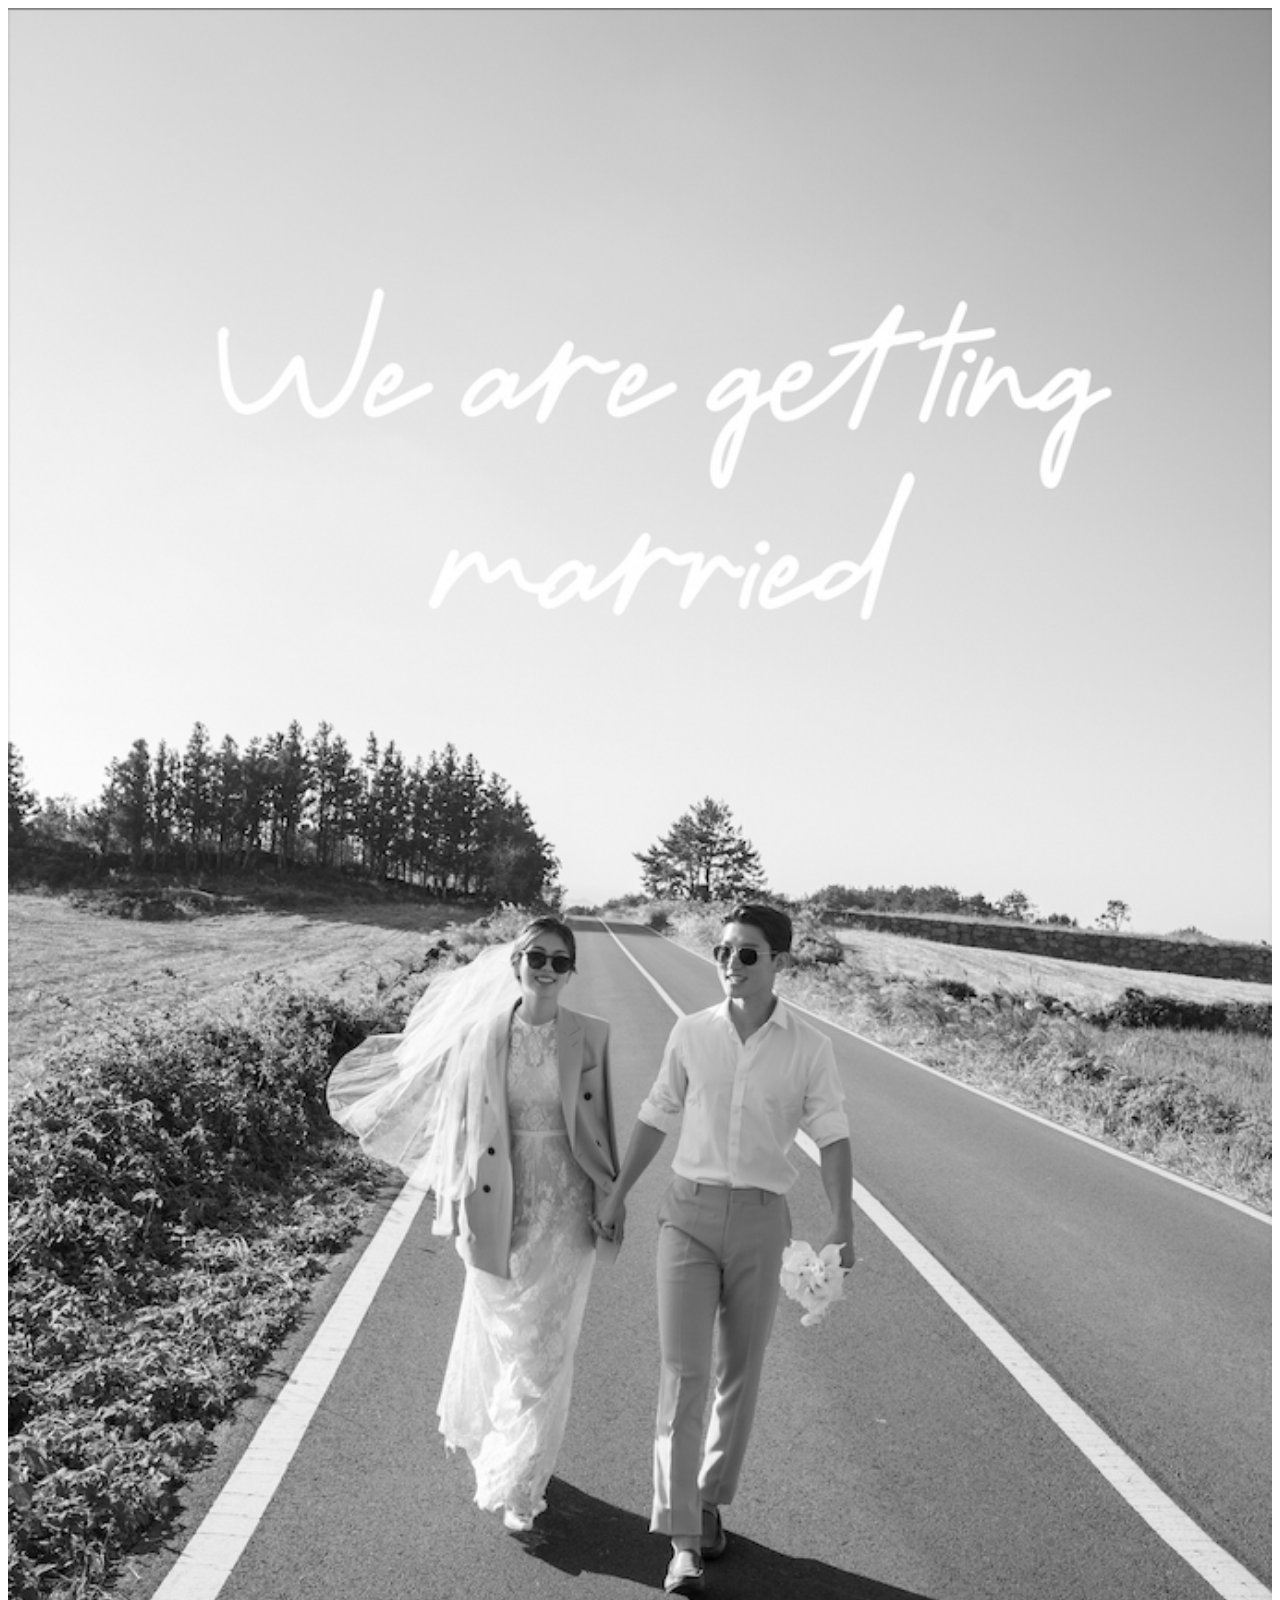
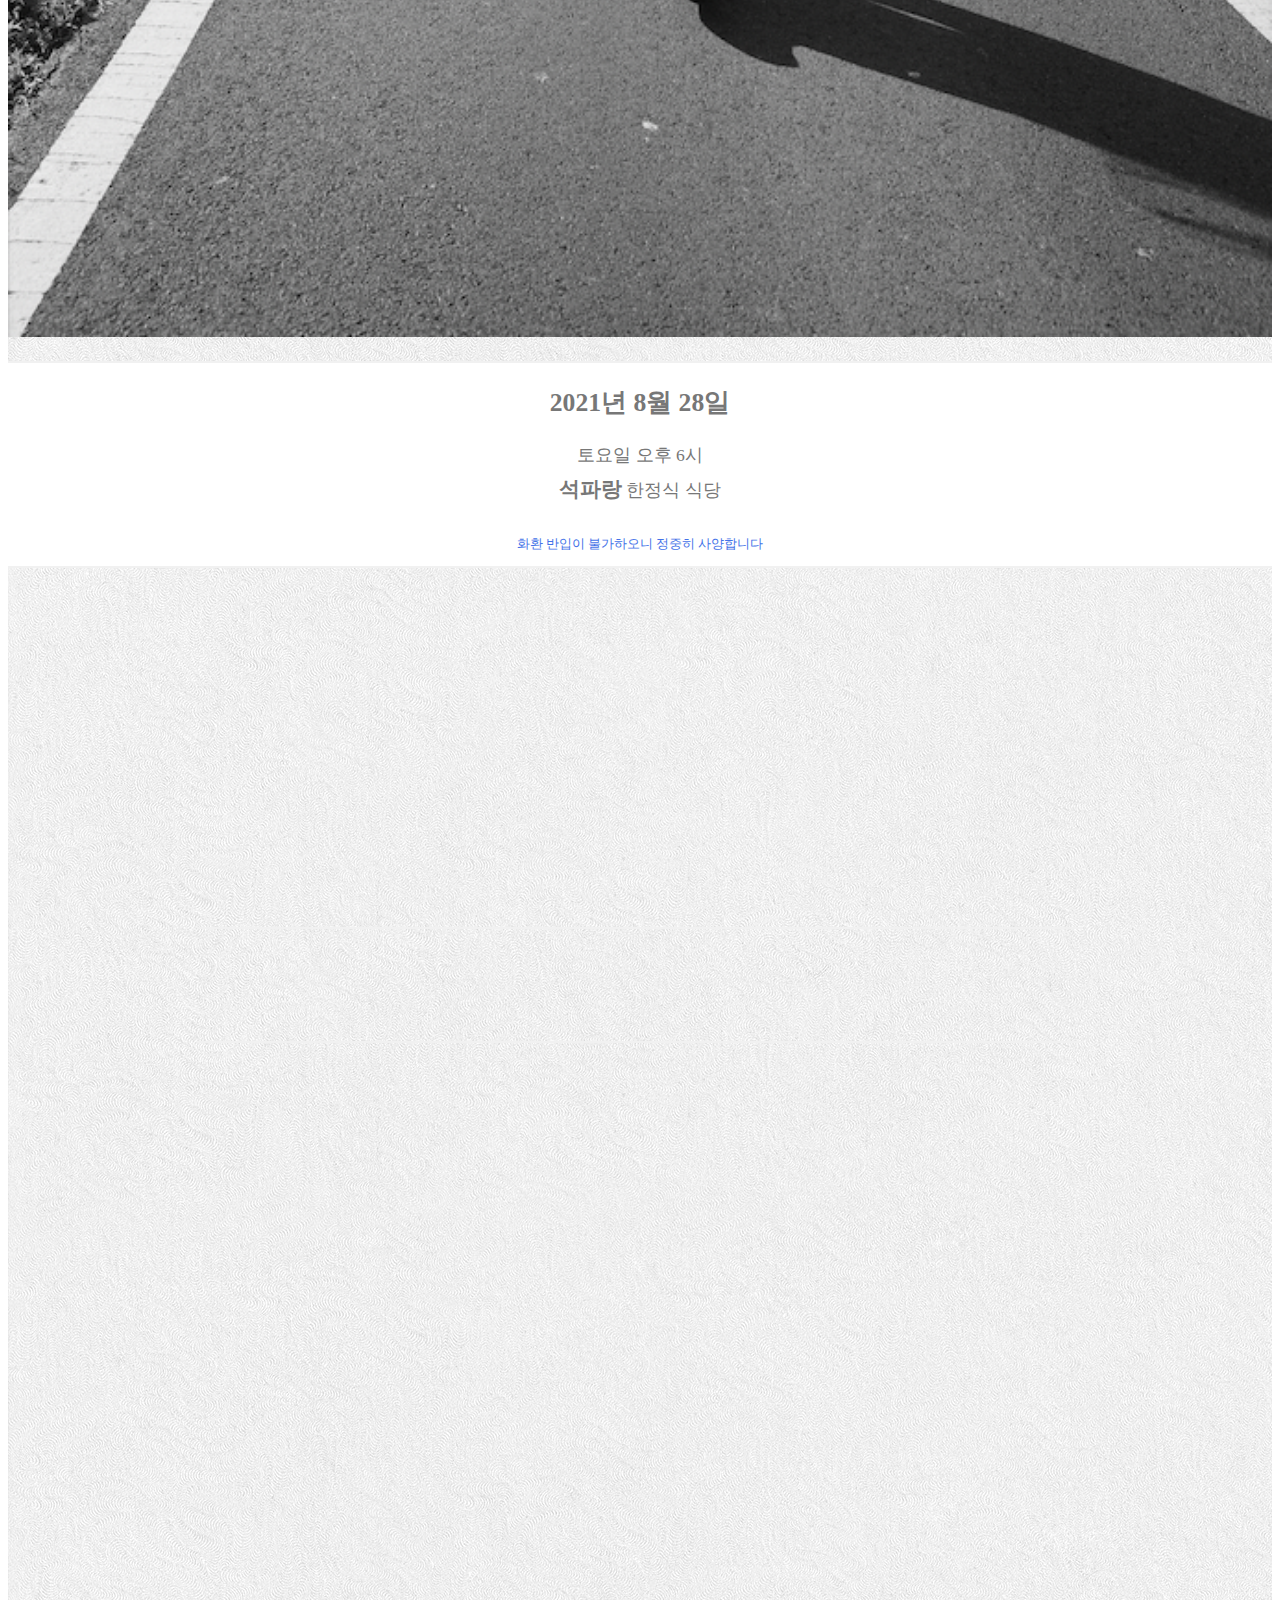
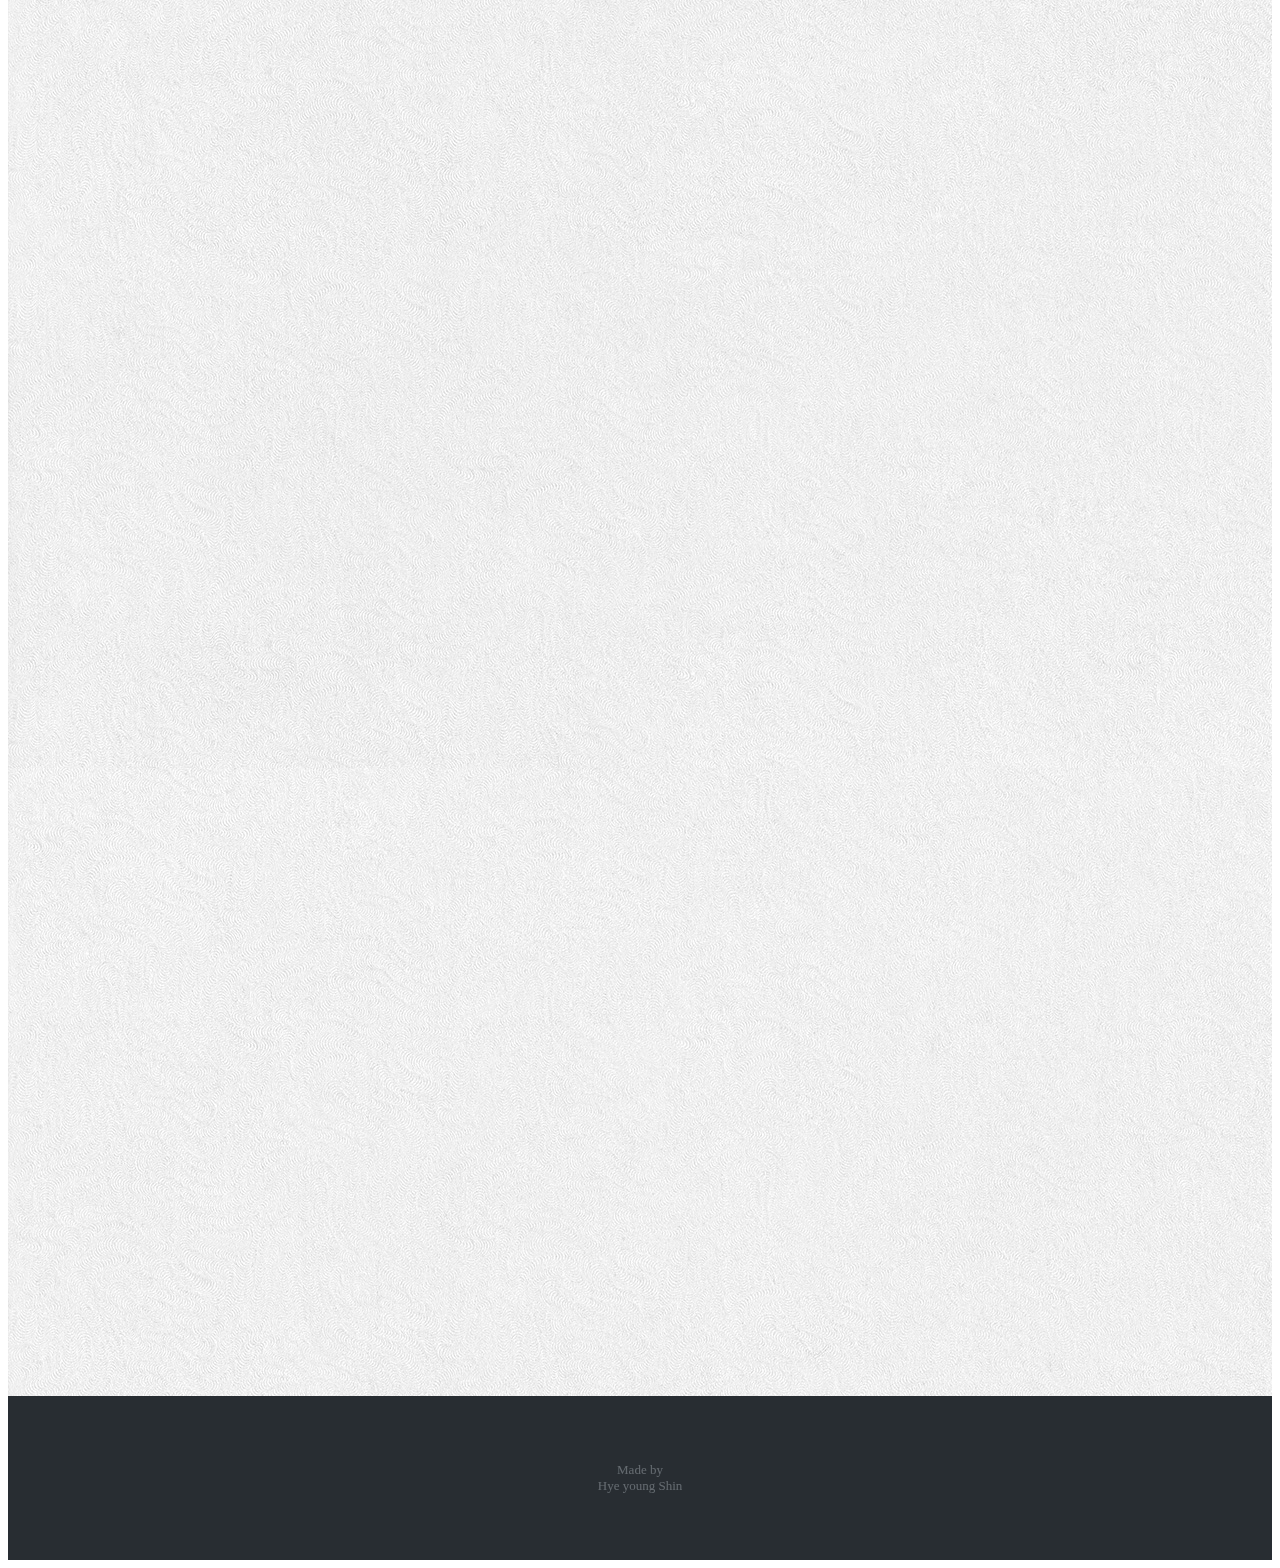
==== invitation/index.html @ 2daf76e5 "s" ====
<!DOCTYPE html>
<html lang="ko">

<head>
<title>Hye Young & Ki Kyung</title>
<meta charset="UTF-8">
<meta name="format-detection" content="telephone=no">
<meta name="viewport" content="width=device-width, initial-scale=1">
<link rel = "stylesheet" type = "text/css" media ="screen" href="css/screen.css">
<div style="background-image: url('images/background3.jpeg');">






<meta property="og:site_name" content="Ki kyung &amp; Hye young">
<meta property="og:title" content="Ki kyung &amp; Hye young">
<meta property="og:description" content="Ki kyung &amp; Hye young's Wedding">
<meta property="og:image" content="images/thumb.jpg">
<meta property='og:image:width' content='1594' />
<meta property='og:image:height' content='1230' />


<!--
<script type="text/javascript" src="js/lightbox-plus-jquery.min.js"></script>

<script type="text/javascript" src="https://code.jquery.com/jquery-3.1.1.min.js"></script>
<script type="text/javascript" src="js/fresco.min.js"></script>
<link rel="stylesheet" type="text/css" href="css/fresco.css"/>
-->


<link href="https://unpkg.com/aos@2.3.1/dist/aos.css" rel="stylesheet"> 
<script src="https://unpkg.com/aos@2.3.1/dist/aos.js"></script> 
<script src="https://code.jquery.com/jquery-1.11.3.min.js"></script> 
<script> AOS.init(); </script>


<script type="text/javascript" src="https://ajax.googleapis.com/ajax/libs/jquery/3.5.1/jquery.min.js"></script>
<link    href="css/nanogallery2.min.css" rel="stylesheet" type="text/css">
<link    href="css/nanogallery2.woff.min.css" rel="stylesheet" type="text/css">
<script  type="text/javascript" src="js/jquery.nanogallery2.min.js"></script>








</head>


<body>


	<div id = "container">


		<section class = "top-image">
			<div>


				<img src="images/main.jpg" style="width:100%; position: relative; overflow-x: hidden;">

				<!--
				<a lang="kr" href="#" class="center" style="display: inline; color: white; border:white; border-width:0.1em; border-style:solid; padding: 0.5em; text-decoration: none; ">Switch to English</a>
				-->

			</div>
		</section>

		<section class="main">

			<hr class="full">
			<div class ="content">
				<h2 >2021년 8월 28일 </h2>
				<h3>토요일 오후 6시</h3>
				<h3><strong>석파랑</strong> 한정식 식당</h3>
				<p class="화환"> 화환 반입이 불가하오니 정중히 사양합니다</p>

			</div>
			<hr class="full">


<!-- 			<hr class="full">
			<div class ="content background">
				<p class="blessing" >
					하나님의 은혜로 만난 두사람이<br> 이제 하나가 되고자 합니다<br>서로의 돕는 베필이 되어<br> 거룩한 가정을 이루고 이웃을 돌아보면<br> 사랑을 나누는 부부가 되도록<br> 오셔서 축복해주시면 감사하겠습니다
				</p>

			</div> -->
		</section>

		<section class="word-invite">
			<div class="topimg-wrap">
				<div class="info" div data-aos="fade-up" data-aos-duration="1500">
					<img src="images/flower-8.png" style="width:40px;" class="center">


					<p class="txt-01">
						젊고 발랄한 두 청춘남녀가 만났습니다<br> 
						그리고 이제 아름다운 결혼이야기를<br>
						만들어 나가려고 합니다.<br> 
						그 이야기가 시작되는 순간에<br>  
						오셔서 축복해주시면 감사하겠습니다<br>
					</p>

				</div>
			</div>

		</section>


		<section class="family">
			<hr class="full" width="70%"> 
			<div class="name" div data-aos="fade-up" data-aos-duration="1500" >
				<div class="content">
					<p class="preFade" style="transition-timing-function: ease; transition-duration: 0.65s; transition-delay: 0.278049s;"></p>
					<center data-preserve-html-node="true">
						<span data-preserve-html-node="true" style="font-size:1.15em;"> 이현철 · 홍주연
							<span data-preserve-html-node="true" style="font-size:0.8em;"> &nbsp; &nbsp; 의 &nbsp; 차남 &nbsp; &nbsp;  </span>
							<strong>기경</strong>
							<p class="preFade" style="transition-timing-function: ease; transition-duration: 0.65s; transition-delay: 0.292683s;"></p>
							<p class="preFade" style="transition-timing-function: ease; transition-duration: 0.65s; transition-delay: 0.307317s;">신경호 · 최은아
								<span data-preserve-html-node="true" style="font-size:0.8em;"> &nbsp; &nbsp; 의 &nbsp; 차녀 &nbsp; &nbsp;  </span>
								<strong>혜영</strong>
							</p>
						</span>
					</center>
				</div>
			</div>
			<hr class="full" width="70%">
		</section>

<!-- 
		<section class="rsvp">
			<div class ="content">
				<div class="sqs-block-content">
					<h4 style="text-align: center; white-space: pre-wrap;">참석여부</h4>
					<p style="text-align: center; white-space: pre-wrap;">정성스럽게 자리를 마련하기 위하여</p>
					<p style="text-align: center; white-space: pre-wrap;">참석 여부 및 동행인원을 알려주시면</p>
					<p style="text-align: center; white-space: pre-wrap;">대단히 감사하겠습니다<br></p>
				</div>
 				<a class="btn" title = "RSVP" href="#">RSVP: 참석여부 체크하기</a>
 			</div>
			<hr class="full">
		</section>
-->




		<section class ="map">
			<div >
				<div div data-aos="fade-up" data-aos-duration="1500">
					<h2>오시는 길</h2>

					<div style="padding:24px 0;border:1px solid #333;margin:20px 20px; text-align:center;border-radius:5px" class="aos-init aos-animate">
						<p style="font-weight:500;line-height:24px;font-size:16px;margin:0;color:#000">
							석파랑</p>
						<p style="font-weight:500;line-height:20px;font-size:1.0em;margin:0;padding-top:5px;word-break:keep-all">서울 종로구 자하문로 309</p>
						<p style="font-size:1.0em;margin:0;line-height:20px;padding-top:10px">Tel.<!-- --> <!-- -->02-395-2500</p></div>
				</div>

				<!--
				<script type="text/javascript" src="//dapi.kakao.com/v2/maps/sdk.js?appkey=6d977aac38178baa9c5738f4c21a86e3"></script>
				<div id="daumRoughmapContainer1623599688813" class="root_daum_roughmap root_daum_roughmap_landing"></div>

				<script charset="UTF-8" class="daum_roughmap_loader_script" src="https://ssl.daumcdn.net/dmaps/map_js_init/roughmapLoader.js"></script>
				<script charset="UTF-8">
					new daum.roughmap.Lander({
						"timestamp" : "1623599688813",
						"key" : "267h8",
						"mapWidth" : "360",
						"mapHeight" : "240"
					}).render();
				</script>
				-->



				<!-- 큰 맵 without anything at bottom
				<div id="kakao-map" div data-aos="fade-up" data-aos-duration="1500">
					<div id="daumRoughmapContainer1624898303607" class="root_daum_roughmap root_daum_roughmap_landing"></div>
					<script charset="UTF-8" class="daum_roughmap_loader_script" src="https://ssl.daumcdn.net/dmaps/map_js_init/roughmapLoader.js"></script>

					<script charset="UTF-8">
						new daum.roughmap.Lander({
							"timestamp" : "1624898303607",
							"key" : "26eqw",
							"mapWidth" : "640",
							"mapHeight" : "360"
						}).render();
					</script>

				-->

				<!--
					* 카카오맵 - 약도서비스
					* 한 페이지 내에 약도를 2개 이상 넣을 경우에는
					* 약도의 수 만큼 소스를 새로 생성, 삽입해야 합니다.
				-->
				<!-- 1. 약도 노드 -->
				<div id="kakao-map" div data-aos="fade-up" data-aos-duration="1500" >
					<div id="daumRoughmapContainer1625330939290" class="root_daum_roughmap root_daum_roughmap_landing"></div>

					<!-- 2. 설치 스크립트 -->
					<script charset="UTF-8" class="daum_roughmap_loader_script" src="https://ssl.daumcdn.net/dmaps/map_js_init/roughmapLoader.js"></script>

					<!-- 3. 실행 스크립트 -->
					<script charset="UTF-8">
						new daum.roughmap.Lander({
							"timestamp" : "1625330939290",
							"key" : "26h3m",
							"mapWidth" : "360",
							"mapHeight" : "240"
						}).render();
					</script>
				</div>


				<div  div data-aos="fade-up" data-aos-duration="1500" style="padding-top:10px;padding-left:20px;padding-right:20px;text-align:left">
					
					<h5 style= "color:#777">지하철</h5>
					<p style="line-height:1.5em;word-break:keep-all;margin:0 0 1.0em 0;font-size:14px">
						지하철 3호선 경복궁입구역 <br>
						3번 출구에서 정면으로 도보 142m (2분)<br>
						7016번, 7018번, 1020번, 1711번, 7022번, 7212번 버스 탑스  <br>
						
						상명대학교.세검정교회 하차
						</p>


					<h5 style= "color:#777">버스</h5>
					<p style="line-height:1.5em;word-break:keep-all;margin:0 0 1.0em 0;font-size:14px">
						마을 : 종로13<br>
						간선 : 110B국민대, 153, 110A고려대<br>
						지선 : 7016, 7018, 1020, 171, 7022, 7212, 8002(토요일), 7730<br>
						상명대학교.세검정교회 하차</p>

					

					<h5 style= "color:#777">주차</h5>
					<p style="line-height:1.5em;word-break:keep-all;margin:0 0 1.0em 0;font-size:14px">
						석파랑 주차장 이용 가능</p>





					

				</div>

			</div>



		</section>


		<section class = "wedding_registry">
			<div div data-aos="fade-up" data-aos-duration="1500" style="padding-top:10px;padding-left:20px;padding-right:20px;text-align:left">
				<h2>Wedding Registry</h2>
						<div style="margin-top:20px;padding:20px 10px;text-align:center;line-height:1.5em;border:1px solid;border-radius:5px">
							<br>
							<p style="font-size:16px;margin:0 ">
								For friends and family who have expressed an interest,
								we have created a honeymoon fund
								where you can support our honeymoon to Hawaii
								
								<br>

								<a href=https://withjoy.com/hyeyoung-and-kikyung/registry target="_blank">Our honeymoon fund</a>

							</p>
						</div>
			</div>
		</section>
		

		<section class = "RSVP">
			<div div data-aos="fade-up" data-aos-duration="1500" style="padding-top:10px;padding-left:20px;padding-right:20px;text-align:left">
				<h2>Virtual RSVP</h2>

					<div class="참석여부">
					<p style="text-align: center; white-space: pre-wrap;"> For those who cannot make it to the wedding, we would appreciate it if you could celebrate with us virtually! 
					</p>

					</div>


			</div>



			<div class="wrapper" >
				<button onclick="document.getElementById('id01').style.display='block'" style="width:auto;" div data-aos="fade-up" data-aos-duration="1500" >Sign Up</button>

				<div id="id01" class="modal">
				  <span onclick="document.getElementById('id01').style.display='none'" class="close" title="Close Modal">&times;</span>
				  <div class="h_iframe">
				  	<iframe src="https://docs.google.com/forms/d/e/1FAIpQLSeaJsLwiQW6e9ksXpqBDSgZUUKExzJgj-CYsMwN6M5yZy6bhw/viewform?embedded=true" width="640" height="703" frameborder="0" marginheight="0" marginwidth="0">Loading…</iframe>
				  </div>

				</div>


			</div>

			<script>
			// Get the modal
			var modal = document.getElementById('id01');

			// When the user clicks anywhere outside of the modal, close it
			window.onclick = function(event) {
			  if (event.target == modal) {
			    modal.style.display = "none";
			  }
			}
			</script>




		</section>

		


		<section class="gallery" div data-aos="fade-up" data-aos-duration="1500">
			<div>
				<h2 style="text-align: center; white-space: pre-wrap;">Gallery</h2>
			</div>
			<div>
				<!-- gallery code-->
				<!-- <div id="row"> -->
				<div id="nanogallery2">
				</div>
			</div>

		</section>



		<section>
		<div class="footer-dark">
	            <div class="container">
	                <p class="copyright">Made by <br> Hye young Shin</p>
	            </div>
		 </div>
		</section>




	<script>
	 jQuery(document).ready(function () {
			$("#nanogallery2").nanogallery2({
				thumbnailHeight: 'auto',
        thumbnailWidth: 300,
        thumbnailBorderHorizontal: 0,
        thumbnailBorderVertical: 0,
				locationHash: false,
				// itemsBaseURL: '',
				viewerTools:    {
						topLeft:    'pageCounter',
						topRight:   'fullscreenButton, closeButton'
				},
				items: [
						{ src: 'gallery/photo12.jpeg'},
						{ src: 'gallery/photo11.jpeg'},
						{ src: 'gallery/photo14.png'},
						{ src: 'gallery/photo0.JPG'},
						{ src: 'gallery/photo13.JPG'},
						{ src: 'gallery/photo8.JPG'},
						{ src: 'gallery/photo7.JPG'},
						{ src: 'gallery/photo15.JPG'},
						{ src: 'gallery/photo9.JPG'},
						{ src: 'gallery/photo10.JPG'},
						{ src: 'gallery/photo2.JPG'},
						{ src: 'gallery/photo3.JPG'},
						{ src: 'gallery/photo1.JPG'},
						{ src: 'gallery/photo4.JPG'},
						{ src: 'gallery/photo5.JPG'},
						{ src: 'gallery/photo6.JPG'}
					]
			});
		});
	</script>


</body>



</html>
---- invitation/css/screen.css ----
s */

@import url('https://fonts.googleapis.com/css2?family=Open+Sans:ital,wght@0,300;0,700;1,300;1,700&display=swap');
@import url('https://fonts.googleapis.com/css2?family=Poor+Story&display=swap');
@import "//cdn.jsdelivr.net/npm/font-kopub@1.0";
@import "//cdn.jsdelivr.net/npm/font-kopub@1.0/kopubbatang.min.css";
@import url(//fonts.googleapis.com/earlyaccess/kopubbatang.css);
body { font-family: 'Open Sans', sans-serif; font-size:16px; font-weight: 300; color: #555; margin: 0; padding: 0;}

body {
}
/* id= page . lock the page at 1200 px  */

#container .shape {
  padding: 25px 0 0;
  font-size: 15px;
  font-weight: bold;

}


/* GLOBAL*/

a { color: black } /* Globally */



/* Each state */

a:visited { text-decoration: none; color:black; }
a:hover { text-decoration: none; color:black; }
a:focus { text-decoration: none; color:black; }
a:hover, a:active { text-decoration: none; color:black }


/*TEXT*/
h1 { margin: 0 0 1em 0; font-size: 2.8em; font-weight: 700;}
h2 { margin: 1.0em 0 ; font-size: 1.6em; font-weight: 700; line-height: 1.1em; 
    text-align: center;
    font-family: 'KoPub Batang', serif;
    color: #777;
    font-size: 25.6px;}
h3 { margin: 0 0 0.5em 0; font-size: 1.1em; font-weight: 400;}

h3 strong {
	font-size: 1.2em;
    font-weight: 700;
}

h4 strong{
  "text-align: center; 
  white-space: pre-wrap;"

}

h5 { margin: 0.5em 0 0.5em 0; font-size: 1.1em; font-weight: 400; color: #333;}


h6 { margin: 1.0em 0 ; font-size: 1.6em; font-weight: 700; line-height: 1.1em; 
    text-align: center;
    font-family: 'KoPub Batang', serif;
    color: #777;
    font-size: 25.6px;}



/*header*/
section.top-image {

}





/*Section -Main */
section.main { margin-top: 20px; margin-bottom: 20px; background-color: #FFFFFF;}
section.main .content {text-align: center;
    font-family: 'KoPub Batang', serif;
    color: #777;
    font-size: 1em;
}



section.main .content p.화환 {font-size: 0.8em; color: #4372e8; padding-top: 20px;}


.center {
  display: block;
  margin-left: auto;
  margin-right: auto;
  width: 50%;
  padding-bottom: 50px;
}

.txt-01{
  line-height: 2.0;
}



/*.topimg-wrap {
    position: relative;
    width: 100%;
    padding: 70% 0;
    overflow-x: hidden;
    background-image: url(../images/icon.jpeg);
    background-repeat: no-repeat;
    background-size: 100%;
    background-position: center 80%;
}

.topimg-wrap .topimg {
    width: 100%;
    position: absolute;
    background-color: #edebe5;
}

.topimg-wrap .topimg p { 
	margin: 0 0 1em 0; font-size: 1.2em; font-weight: 400 ;
	font-family: 'KoPub Batang', serif;
	text-align: center;}*/



/*section.main .content.background { 
	background: #fff url(../images/icon-square.png)no-repeat center top;
	background-size: 100%;height: 500px; max-width:500px;
	display: flex; margin-left: auto; margin-right: auto}
section.main .content p.blessing {
	font-size: 1.2em; line-height: 2.0em; margin: auto;
	}
*/

/*Section invite*/
/*section.word-invite{}*/

section.word-invite .topimg-wrap{padding: 30px 0px;}

section.word-invite img { 
	display: block; width: 100%; size: 70%}

section.word-invite p { 
	margin: 0 0 1em 0; font-weight: 400 ;
	font-family: 'KoPub Batang', serif;
	text-align: center;}*/



/*Section - RSVP */
section.rsvp .content {text-align: center;}

section.rsvp .content {text-align: center;
    font-family: 'KoPub Batang', serif;
    font-size: 1.2em;
}

a.btn {text-decoration: none; color: #999; border: 0.1px solid #111; padding:4px 15px; transition: background-color 0.5s;}
a.btn:hover { background-color: rgba(0,0,0,0.3);}

/*Section -galler*/

#row {
   line-height:0;
   -webkit-column-count:5; /* split it into 5 columns */
   -webkit-column-gap:5px; /* give it a 5px gap between columns */
   -moz-column-count:5;
   -moz-column-gap:5px;
   column-count:5;
   column-gap:5px;
}

#row img {
   width: 100% !important;
   height: auto !important;
   margin-bottom:5px; /* to match column gap */
}

@media (max-width: 1200px) {
   #row {
    -moz-column-count:    4;
    -webkit-column-count: 4;
    column-count:         4;
   }
}

@media (max-width: 800px) {
   #row {
    -moz-column-count:    3;
    -webkit-column-count: 3;
    column-count:         3;
   }
}

@media (max-width: 450px) {
   #row {
    -moz-column-count:    2;
    -webkit-column-count: 2;
    column-count:         2;
   }
}
@media (max-width: 200px) {
   #row {
    -moz-column-count:    1;
    -webkit-column-count: 1;
    column-count:         1;
   }
}

/**MAP**/
#kakao-map {
width: 100%;
display: flex;
justify-content: center;
}






button {
background-color: #C1C1C1;
color: white;
padding: 14px 20px;
margin: 8px 0;
border: none;
cursor: pointer;
width: 100%;
opacity: 0.9;

}

button:hover {
opacity:1;
}

/* Extra styles for the cancel button */
.cancelbtn {
padding: 14px 20px;
background-color: #f44336;
}

/* Float cancel and signup buttons and add an equal width */
.cancelbtn, .signupbtn {
float: left;
width: 50%;
}

/* Add padding to container elements */
.container {
padding: 16px;
}

/* The Modal (background) */
.modal {
display: none; /* Hidden by default */
position: fixed; /* Stay in place */
z-index: 1; /* Sit on top */
left: 0;
top: 0;
width: 100%; /* Full width */
height: 100%; /* Full height */
overflow: auto; /* Enable scroll if needed */
background-color: #474e5d;
padding-top: 50px;
}

/* Modal Content/Box */
.modal-content {
background-color: #fefefe;
margin: 5% auto 15% auto; /* 5% from the top, 15% from the bottom and centered */
border: 1px solid #888;
width: 80%; /* Could be more or less, depending on screen size */
}

/* Style the horizontal ruler */
hr {
border: 1px solid #f1f1f1;
margin-bottom: 25px;
}

/* The Close Button (x) */
.close {
position: absolute;
right: 35px;
top: 15px;
font-size: 40px;
font-weight: bold;
color: #f1f1f1;
}

.close:hover,
.close:focus {
color: #f44336;
cursor: pointer;
}

/* Clear floats */
.clearfix::after {
content: "";
clear: both;
display: table;
}

.wrapper {
  text-align: center;
}



.h_iframe iframe {
  width:100%;
  height:100%;
}
.h_iframe {
  height: 100%;
  width:100%;
}




.footer-dark {
  padding:0 0;
  color:#f0f9ff;
  background-color:#282d32;
}

.footer-dark .copyright {
  text-align:center;
  opacity:0.3;
  font-size:13px;
  margin:50px ;
}
}
---- invitation/css/nanogallery2.min.css ----
/* nanogallery2 - v3.0.5 - 2021-02-26 */
.nGY2{box-sizing:content-box;-webkit-box-sizing:content-box;-moz-box-sizing:content-box;-o-box-sizing:content-box}.nGY2 .ngy2_container{width:100%;min-width:100px;font-size:1em;line-height:normal;padding:0;margin:0 auto;overflow:hidden;visibility:visible;-webkit-user-select:none;user-select:none;-webkit-touch-callout:none}.nGY2_body_scrollbar{overflow:hidden}@font-face{font-family:ngy2_icon_font;src:url(font/ngy2_icon_font.woff2?64889571) format('woff2'),url(font/ngy2_icon_font.woff?64889571) format('woff');font-weight:400;font-style:normal}.nGY2Icon-star:before{content:'\e801'}.nGY2Icon-search:before{content:'\e800'}.nGY2Icon-star-empty:before{content:'\e802'}.nGY2Icon-video:before{content:'\e803'}.nGY2Icon-videocam:before{content:'\e804'}.nGY2Icon-picture:before{content:'\e805'}.nGY2Icon-camera:before{content:'\e806'}.nGY2Icon-camera-alt:before{content:'\e807'}.nGY2Icon-ok:before{content:'\e808'}.nGY2Icon-help:before{content:'\e80a'}.nGY2Icon-help-circled:before{content:'\e80b'}.nGY2Icon-home:before{content:'\e80e'}.nGY2Icon-link:before{content:'\e80f'}.nGY2Icon-link-ext:before{content:'\e810'}.nGY2Icon-heart:before{content:'\e811'}.nGY2Icon-ngy2_chevron-right:before{content:'\e812'}.nGY2Icon-upload:before{content:'\e814'}.nGY2Icon-reply-all:before{content:'\e815'}.nGY2Icon-export:before{content:'\e816'}.nGY2Icon-chat:before{content:'\e818'}.nGY2Icon-attention:before{content:'\e819'}.nGY2Icon-location:before{content:'\e81a'}.nGY2Icon-trash:before{content:'\e81b'}.nGY2Icon-folder-empty:before{content:'\e81c'}.nGY2Icon-folder-open-empty:before{content:'\e81d'}.nGY2Icon-menu:before{content:'\e81e'}.nGY2Icon-cog:before{content:'\e81f'}.nGY2Icon-cog-alt:before{content:'\e820'}.nGY2Icon-wrench:before{content:'\e821'}.nGY2Icon-lightbulb:before{content:'\e822'}.nGY2Icon-resize-full:before{content:'\e823'}.nGY2Icon-resize-small:before{content:'\e824'}.nGY2Icon-left-open:before{content:'\e827'}.nGY2Icon-right-open:before{content:'\e828'}.nGY2Icon-arrows-cw:before{content:'\e829'}.nGY2Icon-level-up:before{content:'\e82a'}.nGY2Icon-play:before{content:'\e82b'}.nGY2Icon-pause:before{content:'\e82c'}.nGY2Icon-ngy2_chevron-left:before{content:'\e82d'}.nGY2Icon-ellipsis-vert:before{content:'\e82e'}.nGY2Icon-toggle-off:before{content:'\e82f'}.nGY2Icon-toggle-on:before{content:'\e830'}.nGY2Icon-check:before{content:'\e831'}.nGY2Icon-check-empty:before{content:'\e832'}.nGY2Icon-rocket:before{content:'\e833'}.nGY2Icon-filter:before{content:'\e834'}.nGY2Icon-magic:before{content:'\e835'}.nGY2Icon-pinterest-squared:before{content:'\e836'}.nGY2Icon-gplus-squared:before{content:'\e837'}.nGY2Icon-facebook-squared:before{content:'\e838'}.nGY2Icon-basket:before{content:'\e839'}.nGY2Icon-ok-circled:before{content:'\e83a'}.nGY2Icon-user:before{content:'\e83b'}.nGY2Icon-ngy2_chevron_left3:before{content:'\e83c'}.nGY2Icon-ngy2_chevron_right3:before{content:'\e83d'}.nGY2Icon-zoom-out-1:before{content:'\e83e'}.nGY2Icon-ngy2_zoom_out2:before{content:'\e83f'}.nGY2Icon-ngy2_zoom_in2:before{content:'\e840'}.nGY2Icon-ngy2_share2:before{content:'\e841'}.nGY2Icon-ngy2_external2:before{content:'\e842'}.nGY2Icon-ngy2_close2:before{content:'\e843'}.nGY2Icon-ngy2_info2:before{content:'\e844'}.nGY2Icon-ngy2_chevron_up2:before{content:'\e845'}.nGY2Icon-ngy2_download2:before{content:'\e846'}.nGY2Icon-mail-alt:before{content:'\f0e0'}.nGY2Icon-circle-empty:before{content:'\f10c'}.nGY2Icon-tumblr-squared:before{content:'\f174'}.nGY2Icon-twitter-squared:before{content:'\f304'}.nGY2Icon-youtube-play:before{content:'\f16a'}.nGY2Icon-vkontakte:before{content:'\f189'}.nGY2Icon-cw:before{content:'\e809'}.nGY2Icon-ccw:before{content:'\e80c'}[class^=nGY2Icon-]{margin-left:.2em;margin-right:.3em;font-family:ngy2_icon_font;font-style:normal;font-weight:400;speak:none;display:inline-block;text-decoration:inherit;text-align:center;font-variant:normal;text-transform:none;box-sizing:border-box;-webkit-box-sizing:border-box;-moz-box-sizing:border-box;-o-box-sizing:border-box}.nGY2Navigationbar{margin:5px 0;padding:5px 0;display:none;box-sizing:border-box;-webkit-box-sizing:border-box;-moz-box-sizing:border-box;-o-box-sizing:border-box}.nGY2Navigationbar .nGY2NavigationbarItem{margin:5px 2px;padding:8px 10px;white-space:nowrap;cursor:pointer;display:inline-block;vertical-align:middle;text-align:left;visibility:'hidden';box-sizing:border-box;-webkit-box-sizing:border-box;-moz-box-sizing:border-box;-o-box-sizing:border-box}.nGY2Navigationbar .oneItem{margin:0 5px;white-space:nowrap;vertical-align:middle;display:inline-block}.nGY2 .nGY2Gallery{position:relative;text-align:center;margin:0 auto;overflow:hidden;box-sizing:border-box;-webkit-box-sizing:border-box;-moz-box-sizing:border-box;-o-box-sizing:border-box}.nGY2 .nGY2GallerySub{perspective:900px;text-align:left;position:relative;width:100%;height:100%;overflow:hidden;display:inline-block;z-index:1;box-sizing:border-box;-webkit-box-sizing:border-box;-moz-box-sizing:border-box;-o-box-sizing:border-box}.nGY2 .nGY2GThumbnail,.nGY2 .nGY2GThumbnailStack{display:inline-block;position:absolute;box-sizing:border-box;border:0 solid #000;padding:0;overflow:hidden;cursor:pointer}.nGY2 .nGY2GThumbnail{background-color:#000;-webkit-box-sizing:border-box;-moz-box-sizing:border-box;-o-box-sizing:border-box}.nGY2 .nGY2GThumbnailStack{background-color:#888;-webkit-box-sizing:border-box;-moz-box-sizing:border-box;-o-box-sizing:border-box}.nGY2 .nGY2GThumbnailSub{width:100%;height:100%;display:block;box-sizing:border-box;-webkit-box-sizing:border-box;-moz-box-sizing:border-box;-o-box-sizing:border-box;border:0 solid #000;margin:0;padding:0;overflow:hidden}.nGY2 .nGY2GThumbnailSubSelected{-webkit-transform:scale(.9);-ms-transform:scale(.9);transform:scale(.9)}.nGY2 .nGY2GThumbnailImage{position:relative;overflow:hidden;background:#000;box-sizing:border-box;-webkit-box-sizing:border-box;-moz-box-sizing:border-box;-o-box-sizing:border-box}.nGY2 .nGY2GThumbnailImg{background:url([data-uri]) center no-repeat;position:absolute;top:0;bottom:0;left:0;right:0;margin:auto;display:block;vertical-align:bottom;box-sizing:border-box;-webkit-box-sizing:border-box;-moz-box-sizing:border-box;-o-box-sizing:border-box}.nGY2 .nGY2GThumbnailAnnotationOLD_NO_MORE_USED{background:rgba(34,34,34,.75);opacity:1;text-align:left;left:0;right:0;padding:1px;position:absolute;min-height:18px;overflow:hidden;box-sizing:border-box;-webkit-box-sizing:border-box;-moz-box-sizing:border-box;-o-box-sizing:border-box}.nGY2 .nGY2GThumbnailCustomLayer{position:absolute;display:block;top:0;bottom:0;left:0;right:0;overflow:hidden;box-sizing:border-box;-webkit-box-sizing:border-box;-moz-box-sizing:border-box;-o-box-sizing:border-box}.nGY2 .nGY2GThumbnailLabel{display:block;background:rgba(34,34,34,.75);left:0;right:0;padding:4px;margin:0;position:absolute;box-sizing:border-box;-webkit-box-sizing:border-box;-moz-box-sizing:border-box;-o-box-sizing:border-box}.nGY2 .nGY2GThumbnailAlbumTitle,.nGY2 .nGY2GThumbnailDescription,.nGY2 .nGY2GThumbnailImageTitle{left:0;box-sizing:border-box;padding:0;Text-Shadow:#000 1px 0 0,#000 1px 1px 0,#000 1px -1px 0,#000 -1px 1px 0,#000 -1px 0 0,#000 -1px -1px 0,#000 0 1px 0,#000 0 -1px 0;right:0}.nGY2 .nGY2GThumbnailAlbumTitle,.nGY2 .nGY2GThumbnailImageTitle{color:#fff;margin:5px 1px 1px;white-space:nowrap;overflow:hidden;display:inline-block;-webkit-box-sizing:border-box;-moz-box-sizing:border-box;-o-box-sizing:border-box}.nGY2 .nGY2GThumbnailDescription{clear:both;margin:1px 1px 3px;color:#aaa;white-space:nowrap;font-size:.8em;-webkit-box-sizing:border-box;-moz-box-sizing:border-box;-o-box-sizing:border-box}.nGY2 .nGY2GThumbnailIcons{margin:0;position:absolute;display:inline-block;padding:0;box-sizing:border-box;-webkit-box-sizing:border-box;-moz-box-sizing:border-box;-o-box-sizing:border-box}.nGY2 .nGY2GThumbnailIconsFullThumbnail{font-size:1.8em;color:#fff;Text-Shadow:#000 1px 0 0,#000 1px 1px 0,#000 1px -1px 0,#000 -1px 1px 0,#000 -1px 0 0,#000 -1px -1px 0,#000 0 1px 0,#000 0 -1px 0;padding:5px;position:absolute;top:50%;left:50%;-webkit-transform:translateX(-50%) translateY(-50%);-ms-transform:translateX(-50%) translateY(-50%);transform:translateX(-50%) translateY(-50%);display:inline-block;box-sizing:border-box;-webkit-box-sizing:border-box;-moz-box-sizing:border-box;-o-box-sizing:border-box}.nGY2 .nGY2GThumbnailIconText,.nGY2 .nGY2GThumbnailIconTextBadge{position:relative;display:inline-block;margin:0;vertical-align:middle}.nGY2 .nGY2GThumbnailIcon{display:inline-block;padding:4px;margin:0;color:#fff;Text-Shadow:#000 1px 0 0,#000 1px 1px 0,#000 1px -1px 0,#000 -1px 1px 0,#000 -1px 0 0,#000 -1px -1px 0,#000 0 1px 0,#000 0 -1px 0;box-sizing:border-box;-webkit-box-sizing:border-box;-moz-box-sizing:border-box;-o-box-sizing:border-box}.nGY2 .nGY2GThumbnailIconTextBadge{background-color:#fff;border-radius:6px;-moz-border-radius:6px;-webkit-border-radius:6px;box-sizing:border-box;-webkit-box-sizing:border-box;-moz-box-sizing:border-box;-o-box-sizing:border-box}.nGY2 .nGY2GThumbnailIconText{box-sizing:border-box;-webkit-box-sizing:border-box;-moz-box-sizing:border-box;-o-box-sizing:border-box}.nGY2 .nGY2GThumbnailAlbumUp i{position:absolute;top:50%;left:50%;margin:0;-webkit-transform:translateY(-50%) translateX(-50%);-ms-transform:translateY(-50%) translateX(-50%);transform:translateY(-50%) translateX(-50%)}.nGY2 .nGY2GThumbnailAlbumUp{color:#eee;font-size:1.2em;top:0;bottom:0;left:0;right:0;display:table;width:100%;text-align:center;position:absolute;margin:auto;padding:0;box-sizing:border-box;-webkit-box-sizing:border-box;-moz-box-sizing:border-box;-o-box-sizing:border-box}.nGY2 .nGY2GThumbnailLoaderDisplayed:after,.nGY2 .nGY2GThumbnailLoaderDisplayed:before{display:block;position:absolute;border-style:solid;margin:auto;top:0;left:0;bottom:0;right:0;content:"";border-radius:50%}.nGY2 .nGY2GThumbnailLoaderDisplayed{visibility:visible;opacity:.8;position:absolute;top:0;bottom:0;left:0;right:0;margin:auto;zoom:1;user-drag:none;user-select:none;-moz-user-select:none;-webkit-user-drag:none;-webkit-user-select:none;-ms-user-select:none;width:40px;height:40px}.nGY2 .nGY2GThumbnailLoaderDisplayed:before{border-width:7px;width:24px;height:24px;animation:nGY2-thumbnail-spinner-rotate-animation 1s linear 0s infinite;border-color:#888 #000 #000 #888}.nGY2 .nGY2GThumbnailLoaderDisplayed:after{border-width:4px;width:16px;height:16px;animation:nGY2-thumbnail-spinner-anti-rotate-animation .8s linear 0s infinite;border-color:#666 #111 #111 #666}@keyframes nGY2-thumbnail-spinner-rotate-animation{0%{transform:rotate(0)}100%{transform:rotate(360deg)}}@keyframes nGY2-thumbnail-spinner-anti-rotate-animation{0%{transform:rotate(0)}100%{transform:rotate(-360deg)}}.nGY2 .nGY2GalleryBottom{margin:0;padding:0;text-align:center;position:relative;overflow:hidden;white-space:nowrap}.nGY2 .nGY2GalleryMoreButton,.nGY2 .nGY2GalleryMoreButtonAnnotation,.nGY2 .nGY2GalleryPagination,.nGY2 .nGY2GalleryPaginationDot{margin:10px auto 5px;text-align:center;position:relative;white-space:nowrap;overflow:hidden}.nGY2 .nGY2GalleryMoreButton{padding:4px;display:inline-block;cursor:pointer}.nGY2 .nGY2GalleryMoreButtonAnnotation{border:1px solid #fff;padding:8px 20px;display:inline-block}.nGY2 .nGY2GalleryPagination,.nGY2 .nGY2GalleryPaginationDot{padding:4px}.nGY2 .nGY2PaginationNext,.nGY2 .nGY2PaginationPrev,.nGY2 .nGY2paginationItem,.nGY2 .nGY2paginationItemCurrentPage{margin:10px 4px;padding:5px 8px;-webkit-border-radius:4px;-moz-border-radius:4px;border-radius:4px;background:#111;white-space:nowrap;cursor:pointer;vertical-align:middle;display:inline-block}.nGY2 .nGY2paginationItemCurrentPage{background:#333}.nGY2 .nGY2paginationDot,.nGY2 .nGY2paginationDotCurrentPage{width:16px;height:16px;border:2px solid #fff;background:#444;border-radius:50%;margin:12px 5px;white-space:nowrap;cursor:pointer;vertical-align:middle;display:inline-block;opacity:.5}.nGY2 .nGY2paginationDotCurrentPage{background:#fff;opacity:1}.nGY2 .nGY2paginationRectangle,.nGY2 .nGY2paginationRectangleCurrentPage{width:30px;border:1px solid #fff;height:0;background:#444;margin:5px 1px;white-space:nowrap;cursor:pointer;vertical-align:middle;display:inline-block;opacity:.5}.nGY2 .nGY2paginationRectangleCurrentPage{background:#fff;opacity:1}.nGY2Popup{position:fixed;color:#000;top:0;left:0;bottom:0;right:0;background:rgba(0,0,0,.5)}.nGY2PopupContent,.nGY2PopupContentCenter,.nGY2PopupContentLeft,.nGY2PopupContentRight{position:fixed;text-align:left;top:50%;left:50%;padding:15px 30px;height:auto;width:50%;background:#fff;-webkit-transform:translateX(-50%) translateY(-50%);-moz-transform:translateX(-50%) translateY(-50%);-ms-transform:translateX(-50%) translateY(-50%);transform:translateX(-50%) translateY(-50%)}@media screen and (max-width:992px){.nGY2PopupContent,.nGY2PopupContentCenter,.nGY2PopupContentLeft,.nGY2PopupContentRight{width:95%;padding:5px 10px}}.nGY2 .nGY2Viewer,.nGY2 .nGY2ViewerContainer{top:0;height:100%;width:100%;left:0;position:fixed}.nGY2PopupContentCenter{text-align:center}.nGY2PopupTitle{font-size:1.5em;border-bottom:4px solid #888;padding:0 0 5px;margin-bottom:10px}.nGY2PopupCloseButton{font-size:1.5em;cursor:pointer;text-align:right}.nGY2PopupOneItem{padding:10px;font-size:2em;cursor:pointer;display:inline-block}.nGY2PopupOneItemText{padding:10px;font-size:1.2em;cursor:pointer;display:block}.nGY2PortInfo{padding:3px!important;font-size:14px!important;color:#FF0075!important;text-align:center!important;z-index:0!important;text-transform:lowercase!important;cursor:pointer!important}.nGY2PortInfo a,.nGY2PortInfo a:active,.nGY2PortInfo a:hover,.nGY2PortInfo>a:link,.nGY2PortInfo>a:visited{color:#FF0075!important;text-decoration:none!important}.nGY2 .nGY2ViewerContainer{opacity:0}.nGY2 .nGY2Viewer{display:block;visibility:visible;opacity:1;background-color:rgba(1,1,1,.85);text-align:center;clear:both;user-drag:none;user-select:none;-moz-user-select:none;-webkit-user-drag:none;-webkit-user-select:none;-ms-user-select:none}.nGY2 .nGY2ViewerLogo{text-align:center;float:left;position:relative;top:50px;left:5px;padding:2px;background:url(nanogallery2_logo.png) center no-repeat;display:block;height:74px;width:147px}.nGY2 .nGY2ViewerContent{min-width:40px;min-height:40px;position:absolute;clear:both;user-drag:none;user-select:none;-moz-user-select:none;-webkit-user-drag:none;-webkit-user-select:none;-ms-user-select:none;box-sizing:border-box;-webkit-box-sizing:border-box;-moz-box-sizing:border-box;-o-box-sizing:border-box;overflow:hidden}.nGY2 .nGY2ViewerMediaPan{transform-origin:50% 50% 0;visibility:visible;opacity:1;position:absolute;display:inline-block;padding:0;top:0;bottom:0;left:0;right:0;margin:auto;zoom:1;user-drag:none;user-select:none;-moz-user-select:none;-webkit-user-drag:none;-webkit-user-select:none;-ms-user-select:none;box-sizing:border-box;-webkit-box-sizing:border-box;-moz-box-sizing:border-box;-o-box-sizing:border-box}.nGY2 .nGY2ViewerMedia,.nGY2 .nGY2ViewerMediaLoaderHidden{visibility:visible;bottom:0;margin:auto;zoom:1;box-sizing:border-box;left:0;right:0}.nGY2 .nGY2ViewerMedia{max-width:none;opacity:1;will-change:transform;transform:translateZ(0);position:absolute;top:0;user-drag:none;user-select:none;-moz-user-select:none;-webkit-user-drag:none;-webkit-user-select:none;-ms-user-select:none;pointer-events:none;padding:0;-webkit-box-sizing:border-box;-moz-box-sizing:border-box;-o-box-sizing:border-box}.nGY2 iframe.nGY2ViewerMedia,.nGY2 video.nGY2ViewerMedia{pointer-events:auto}.nGY2 .nGY2ViewerMediaLoaderDisplayed{visibility:visible;opacity:1;position:absolute;top:0;bottom:0;left:0;right:0;margin:auto;zoom:1;user-drag:none;user-select:none;-moz-user-select:none;-webkit-user-drag:none;-webkit-user-select:none;-ms-user-select:none;width:50px;height:50px}.nGY2 .nGY2ViewerMediaLoaderDisplayed:before{top:0;bottom:0;left:0;right:0;margin:auto;content:"";display:block;position:absolute;border-width:7px;border-style:solid;border-radius:50%;width:38px;height:38px;animation:nGY2-spinner-rotate-animation 1s linear 0s infinite;border-color:#444 #23CB99 #23CB99 #444}.nGY2 .nGY2ViewerMediaLoaderDisplayed:after{content:"";display:block;position:absolute;border-width:4px;border-style:solid;border-radius:50%;width:24px;height:24px;top:0;bottom:0;left:0;right:0;margin:auto;animation:nGY2-spinner-anti-rotate-animation .85s linear 0s infinite;border-color:#333 #23CB99 #23CB99 #333}@keyframes nGY2-spinner-rotate-animation{0%{transform:rotate(0)}100%{transform:rotate(360deg)}}@keyframes nGY2-spinner-anti-rotate-animation{0%{transform:rotate(0)}100%{transform:rotate(-360deg)}}.nGY2 .nGY2ViewerMediaLoaderHidden{opacity:0;position:absolute;top:0;user-drag:none;user-select:none;-moz-user-select:none;-webkit-user-drag:none;-webkit-user-select:none;-ms-user-select:none;background-image:none;-webkit-box-sizing:border-box;-moz-box-sizing:border-box;-o-box-sizing:border-box}.nGY2 .nGY2ViewerAreaNext>i,.nGY2 .nGY2ViewerAreaPrevious>i{font-weight:700!important;font-size:2em;Text-Shadow:#000 1px 0 0,#000 1px 1px 0,#000 1px -1px 0,#000 -1px 1px 0,#000 -1px 0 0,#000 -1px -1px 0,#000 0 1px 0,#000 0 -1px 0;background:rgba(0,0,0,.2)}.nGY2 .nGY2ViewerContent .imgCurrent{cursor:pointer}.nGY2 .nGY2ViewerAreaPrevious{color:#fff;display:block;position:absolute;top:50%;padding:10px 0 10px 5px;margin-top:-25px;left:0;text-align:left;cursor:pointer;opacity:1;user-drag:none;user-select:none;-moz-user-select:none;-webkit-user-drag:none;-webkit-user-select:none;-ms-user-select:none;transition:all .2s ease;-webkit-transition:all .2s ease;-moz-transition:all .2s ease;-o-transition:all .2s ease}.nGY2 .nGY2ViewerAreaPrevious>i{margin:0!important}.nGY2 .nGY2ViewerAreaNext{color:#fff;display:block;position:absolute;top:50%;padding:10px 5px 10px 0;margin-top:-25px;right:0;text-align:right;cursor:pointer;opacity:1;user-drag:none;user-select:none;-moz-user-select:none;-webkit-user-drag:none;-webkit-user-select:none;-ms-user-select:none;transition:all .2s ease;-webkit-transition:all .2s ease;-moz-transition:all .2s ease;-o-transition:all .2s ease}.nGY2 .nGY2ViewerToolsTopLeft,.nGY2 .nGY2ViewerToolsTopRight{top:5px;position:absolute;text-shadow:-1px -1px 0 #444,1px -1px 0 #444,-1px 1px 0 #444,1px 1px 0 #444;opacity:1;cursor:pointer}.nGY2 .nGY2ViewerAreaNext>i{margin:0!important}.nGY2 .toolbarContainer{left:0;right:0;text-align:center;display:inline-block;position:absolute;width:100%}.nGY2 .toolbar{display:inline-block;vertical-align:middle;overflow:hidden;padding:2px 0;margin:1px}.nGY2 .toolbar .label,.nGY2 .toolbar .ngbt,.nGY2 .toolbar .pageCounter{display:table-cell;vertical-align:middle}.nGY2 .toolbarBackground{background:rgba(4,4,4,.7)}.nGY2 .nGY2ViewerToolsTopLeft{color:#ddd;left:5px;transition:all .2s ease;-webkit-transition:all .2s ease;-moz-transition:all .2s ease;-o-transition:all .2s ease}.nGY2 .nGY2ViewerToolsTopRight{color:#ddd;right:5px;transition:all .2s ease;-webkit-transition:all .2s ease;-moz-transition:all .2s ease;-o-transition:all .2s ease}.nGY2 .toolbar .ngbt{font-size:1.2em;cursor:pointer;padding:2px 8px}.nGY2 .ngy2viewerToolAction{opacity:1}.nGY2 .ngy2viewerToolAction:hover{opacity:.8}.nGY2 .toolbar .pageCounter{font-size:1.2em;margin:auto;overflow:hidden}.nGY2 .toolbar .label{padding:3px 10px;border-left:0 solid #000;overflow:hidden;text-align:left;font-size:1em;background-color:initial}.nGY2 .toolbar .label .title{font-size:1.2em;margin:auto;vertical-align:middle;overflow:hidden}.nGY2 .toolbar .label .description{font-size:.9em;display:table-row;vertical-align:middle;overflow:hidden;color:#eee}.nGY2 .nGY2viewerGallery{overflow:hidden;position:fixed;display:none;opacity:0;bottom:5px}.nGY2 .nGY2viewerGallery .nGY2VThumbnailContainer{overflow:hidden;display:inline-block;position:absolute;top:0}.nGY2 .nGY2viewerGallery .nGY2VThumbnail{top:0;padding:0;border:1px solid #888;position:absolute;opacity:1;background-position:center center;background-repeat:no-repeat;background-size:cover;overflow:hidden}.nGY2 .nGY2viewerGallery .activeVThumbnail{border:2px solid #fff}.nGY2ConsoleParent{visibility:hidden;height:0;background:#111;color:#e00;padding:0;margin:2px}.nGY2ConsoleParent p{color:#e00;padding:1px;margin:0}.nGY2 .nanoGalleryLBar,.nGY2 .nanoGalleryLBarOff{position:relative;width:100%;margin:0 0 1px;background-color:#556;height:2px}.nGY2.unselectable{-moz-user-select:none;-khtml-user-select:none;-webkit-user-select:none;user-select:none}.nGY2 .nanoGalleryLBarOff{visibility:hidden}.nGY2 .nanoGalleryLBar{visibility:visible}.nGY2 .nanoGalleryLBar>div{position:absolute;width:50px;height:2px;top:0;opacity:.7}.nGY2 .nanoGalleryLBar>div:nth-child(1){-webkit-animation:nanoGalleryLBarAnim 2s -.2s infinite cubic-bezier(0,.6,.9,0);-moz-animation:nanoGalleryLBarAnim 2s -.2s infinite cubic-bezier(0,.6,.9,0);-ms-animation:nanoGalleryLBarAnim 2s -.2s infinite cubic-bezier(0,.6,.9,0);-o-animation:nanoGalleryLBarAnim 2s -.2s infinite cubic-bezier(0,.6,.9,0);animation:nanoGalleryLBarAnim 2s -.2s infinite cubic-bezier(0,.6,.9,0);background:#111}.nGY2 .nanoGalleryLBar>div:nth-child(2){-webkit-animation:nanoGalleryLBarAnim 2s -.4s infinite cubic-bezier(0,.6,.9,0);-moz-animation:nanoGalleryLBarAnim 2s -.4s infinite cubic-bezier(0,.6,.9,0);-ms-animation:nanoGalleryLBarAnim 2s -.4s infinite cubic-bezier(0,.6,.9,0);-o-animation:nanoGalleryLBarAnim 2s -.4s infinite cubic-bezier(0,.6,.9,0);animation:nanoGalleryLBarAnim 2s -.4s infinite cubic-bezier(0,.6,.9,0);background:#333}.nGY2 .nanoGalleryLBar>div:nth-child(3){-webkit-animation:nanoGalleryLBarAnim 2s -.6s infinite cubic-bezier(0,.6,.9,0);-moz-animation:nanoGalleryLBarAnim 2s -.6s infinite cubic-bezier(0,.6,.9,0);-ms-animation:nanoGalleryLBarAnim 2s -.6s infinite cubic-bezier(0,.6,.9,0);-o-animation:nanoGalleryLBarAnim 2s -.6s infinite cubic-bezier(0,.6,.9,0);animation:nanoGalleryLBarAnim 2s -.6s infinite cubic-bezier(0,.6,.9,0);background:#ccd}.nGY2 .nanoGalleryLBar>div:nth-child(4){-webkit-animation:nanoGalleryLBarAnim 2s -.8s infinite cubic-bezier(0,.6,.9,0);-moz-animation:nanoGalleryLBarAnim 2s -.8s infinite cubic-bezier(0,.6,.9,0);-ms-animation:nanoGalleryLBarAnim 2s -.8s infinite cubic-bezier(0,.6,.9,0);-o-animation:nanoGalleryLBarAnim 2s -.8s infinite cubic-bezier(0,.6,.9,0);animation:nanoGalleryLBarAnim 2s -.8s infinite cubic-bezier(0,.6,.9,0);background:#777}.nGY2 .nanoGalleryLBar>div:nth-child(5){-webkit-animation:nanoGalleryLBarAnim 2s -1s infinite cubic-bezier(0,.6,.9,0);-moz-animation:nanoGalleryLBarAnim 2s -1s infinite cubic-bezier(0,.6,.9,0);-ms-animation:nanoGalleryLBarAnim 2s -1s infinite cubic-bezier(0,.6,.9,0);-o-animation:nanoGalleryLBarAnim 2s -1s infinite cubic-bezier(0,.6,.9,0);animation:nanoGalleryLBarAnim 2s -1s infinite cubic-bezier(0,.6,.9,0);background:#ddd}@-webkit-keyframes nanoGalleryLBarAnim{0%{left:10%}100%{left:90%}}@-moz-keyframes nanoGalleryLBarAnim{0%{left:10%}100%{left:90%}}@-ms-keyframes nanoGalleryLBarAnim{0%{left:10%}100%{left:90%}}@-o-keyframes nanoGalleryLBarAnim{0%{left:10%}100%{left:90%}}@keyframes nanoGalleryLBarAnim{0%{left:10%}100%{left:90%}}.NGY2ThumbnailLightbox{cursor:pointer}
---- invitation/css/nanogallery2.woff.min.css ----
.nGY2{box-sizing:content-box;-webkit-box-sizing:content-box;-moz-box-sizing:content-box;-o-box-sizing:content-box}.nGY2 .ngy2_container{width:100%;min-width:100px;font-size:1em;line-height:normal;padding:0;margin:0 auto;overflow:hidden;visibility:visible;-webkit-user-select:none;user-select:none;-webkit-touch-callout:none}.nGY2_body_scrollbar{overflow:hidden}@font-face{font-family:ngy2_icon_font;src:url([data-uri]) format('woff2'),url([data-uri]) format('woff');font-weight:400;font-style:normal}.nGY2Icon-star:before{content:'\e801'}.nGY2Icon-search:before{content:'\e800'}.nGY2Icon-star-empty:before{content:'\e802'}.nGY2Icon-video:before{content:'\e803'}.nGY2Icon-videocam:before{content:'\e804'}.nGY2Icon-picture:before{content:'\e805'}.nGY2Icon-camera:before{content:'\e806'}.nGY2Icon-camera-alt:before{content:'\e807'}.nGY2Icon-ok:before{content:'\e808'}.nGY2Icon-help:before{content:'\e80a'}.nGY2Icon-help-circled:before{content:'\e80b'}.nGY2Icon-home:before{content:'\e80e'}.nGY2Icon-link:before{content:'\e80f'}.nGY2Icon-link-ext:before{content:'\e810'}.nGY2Icon-heart:before{content:'\e811'}.nGY2Icon-ngy2_chevron-right:before{content:'\e812'}.nGY2Icon-upload:before{content:'\e814'}.nGY2Icon-reply-all:before{content:'\e815'}.nGY2Icon-export:before{content:'\e816'}.nGY2Icon-chat:before{content:'\e818'}.nGY2Icon-attention:before{content:'\e819'}.nGY2Icon-location:before{content:'\e81a'}.nGY2Icon-trash:before{content:'\e81b'}.nGY2Icon-folder-empty:before{content:'\e81c'}.nGY2Icon-folder-open-empty:before{content:'\e81d'}.nGY2Icon-menu:before{content:'\e81e'}.nGY2Icon-cog:before{content:'\e81f'}.nGY2Icon-cog-alt:before{content:'\e820'}.nGY2Icon-wrench:before{content:'\e821'}.nGY2Icon-lightbulb:before{content:'\e822'}.nGY2Icon-resize-full:before{content:'\e823'}.nGY2Icon-resize-small:before{content:'\e824'}.nGY2Icon-left-open:before{content:'\e827'}.nGY2Icon-right-open:before{content:'\e828'}.nGY2Icon-arrows-cw:before{content:'\e829'}.nGY2Icon-level-up:before{content:'\e82a'}.nGY2Icon-play:before{content:'\e82b'}.nGY2Icon-pause:before{content:'\e82c'}.nGY2Icon-ngy2_chevron-left:before{content:'\e82d'}.nGY2Icon-ellipsis-vert:before{content:'\e82e'}.nGY2Icon-toggle-off:before{content:'\e82f'}.nGY2Icon-toggle-on:before{content:'\e830'}.nGY2Icon-check:before{content:'\e831'}.nGY2Icon-check-empty:before{content:'\e832'}.nGY2Icon-rocket:before{content:'\e833'}.nGY2Icon-filter:before{content:'\e834'}.nGY2Icon-magic:before{content:'\e835'}.nGY2Icon-pinterest-squared:before{content:'\e836'}.nGY2Icon-gplus-squared:before{content:'\e837'}.nGY2Icon-facebook-squared:before{content:'\e838'}.nGY2Icon-basket:before{content:'\e839'}.nGY2Icon-ok-circled:before{content:'\e83a'}.nGY2Icon-user:before{content:'\e83b'}.nGY2Icon-ngy2_chevron_left3:before{content:'\e83c'}.nGY2Icon-ngy2_chevron_right3:before{content:'\e83d'}.nGY2Icon-zoom-out-1:before{content:'\e83e'}.nGY2Icon-ngy2_zoom_out2:before{content:'\e83f'}.nGY2Icon-ngy2_zoom_in2:before{content:'\e840'}.nGY2Icon-ngy2_share2:before{content:'\e841'}.nGY2Icon-ngy2_external2:before{content:'\e842'}.nGY2Icon-ngy2_close2:before{content:'\e843'}.nGY2Icon-ngy2_info2:before{content:'\e844'}.nGY2Icon-ngy2_chevron_up2:before{content:'\e845'}.nGY2Icon-ngy2_download2:before{content:'\e846'}.nGY2Icon-mail-alt:before{content:'\f0e0'}.nGY2Icon-circle-empty:before{content:'\f10c'}.nGY2Icon-tumblr-squared:before{content:'\f174'}.nGY2Icon-twitter-squared:before{content:'\f304'}.nGY2Icon-youtube-play:before{content:'\f16a'}.nGY2Icon-vkontakte:before{content:'\f189'}.nGY2Icon-cw:before{content:'\e809'}.nGY2Icon-ccw:before{content:'\e80c'}[class^=nGY2Icon-]{margin-left:.2em;margin-right:.3em;font-family:ngy2_icon_font;font-style:normal;font-weight:400;speak:none;display:inline-block;text-decoration:inherit;text-align:center;font-variant:normal;text-transform:none;box-sizing:border-box;-webkit-box-sizing:border-box;-moz-box-sizing:border-box;-o-box-sizing:border-box}.nGY2Navigationbar{margin:5px 0;padding:5px 0;display:none;box-sizing:border-box;-webkit-box-sizing:border-box;-moz-box-sizing:border-box;-o-box-sizing:border-box}.nGY2Navigationbar .nGY2NavigationbarItem{margin:5px 2px;padding:8px 10px;white-space:nowrap;cursor:pointer;display:inline-block;vertical-align:middle;text-align:left;visibility:'hidden';box-sizing:border-box;-webkit-box-sizing:border-box;-moz-box-sizing:border-box;-o-box-sizing:border-box}.nGY2Navigationbar .oneItem{margin:0 5px;white-space:nowrap;vertical-align:middle;display:inline-block}.nGY2 .nGY2Gallery{position:relative;text-align:center;margin:0 auto;overflow:hidden;box-sizing:border-box;-webkit-box-sizing:border-box;-moz-box-sizing:border-box;-o-box-sizing:border-box}.nGY2 .nGY2GallerySub{perspective:900px;text-align:left;position:relative;width:100%;height:100%;overflow:hidden;display:inline-block;z-index:1;box-sizing:border-box;-webkit-box-sizing:border-box;-moz-box-sizing:border-box;-o-box-sizing:border-box}.nGY2 .nGY2GThumbnail,.nGY2 .nGY2GThumbnailStack{display:inline-block;position:absolute;box-sizing:border-box;border:0 solid #000;padding:0;overflow:hidden;cursor:pointer}.nGY2 .nGY2GThumbnail{background-color:#000;-webkit-box-sizing:border-box;-moz-box-sizing:border-box;-o-box-sizing:border-box}.nGY2 .nGY2GThumbnailStack{background-color:#888;-webkit-box-sizing:border-box;-moz-box-sizing:border-box;-o-box-sizing:border-box}.nGY2 .nGY2GThumbnailSub{width:100%;height:100%;display:block;box-sizing:border-box;-webkit-box-sizing:border-box;-moz-box-sizing:border-box;-o-box-sizing:border-box;border:0 solid #000;margin:0;padding:0;overflow:hidden}.nGY2 .nGY2GThumbnailSubSelected{-webkit-transform:scale(.9);-ms-transform:scale(.9);transform:scale(.9)}.nGY2 .nGY2GThumbnailImage{position:relative;overflow:hidden;background:#000;box-sizing:border-box;-webkit-box-sizing:border-box;-moz-box-sizing:border-box;-o-box-sizing:border-box}.nGY2 .nGY2GThumbnailImg{background:url([data-uri]) center no-repeat;position:absolute;top:0;bottom:0;left:0;right:0;margin:auto;display:block;vertical-align:bottom;box-sizing:border-box;-webkit-box-sizing:border-box;-moz-box-sizing:border-box;-o-box-sizing:border-box}.nGY2 .nGY2GThumbnailAnnotationOLD_NO_MORE_USED{background:rgba(34,34,34,.75);opacity:1;text-align:left;left:0;right:0;padding:1px;position:absolute;min-height:18px;overflow:hidden;box-sizing:border-box;-webkit-box-sizing:border-box;-moz-box-sizing:border-box;-o-box-sizing:border-box}.nGY2 .nGY2GThumbnailCustomLayer{position:absolute;display:block;top:0;bottom:0;left:0;right:0;overflow:hidden;box-sizing:border-box;-webkit-box-sizing:border-box;-moz-box-sizing:border-box;-o-box-sizing:border-box}.nGY2 .nGY2GThumbnailLabel{display:block;background:rgba(34,34,34,.75);left:0;right:0;padding:4px;margin:0;position:absolute;box-sizing:border-box;-webkit-box-sizing:border-box;-moz-box-sizing:border-box;-o-box-sizing:border-box}.nGY2 .nGY2GThumbnailAlbumTitle,.nGY2 .nGY2GThumbnailDescription,.nGY2 .nGY2GThumbnailImageTitle{left:0;box-sizing:border-box;padding:0;Text-Shadow:#000 1px 0 0,#000 1px 1px 0,#000 1px -1px 0,#000 -1px 1px 0,#000 -1px 0 0,#000 -1px -1px 0,#000 0 1px 0,#000 0 -1px 0;right:0}.nGY2 .nGY2GThumbnailAlbumTitle,.nGY2 .nGY2GThumbnailImageTitle{color:#fff;margin:5px 1px 1px;white-space:nowrap;overflow:hidden;display:inline-block;-webkit-box-sizing:border-box;-moz-box-sizing:border-box;-o-box-sizing:border-box}.nGY2 .nGY2GThumbnailDescription{clear:both;margin:1px 1px 3px;color:#aaa;white-space:nowrap;font-size:.8em;-webkit-box-sizing:border-box;-moz-box-sizing:border-box;-o-box-sizing:border-box}.nGY2 .nGY2GThumbnailIcons{margin:0;position:absolute;display:inline-block;padding:0;box-sizing:border-box;-webkit-box-sizing:border-box;-moz-box-sizing:border-box;-o-box-sizing:border-box}.nGY2 .nGY2GThumbnailIconsFullThumbnail{font-size:1.8em;color:#fff;Text-Shadow:#000 1px 0 0,#000 1px 1px 0,#000 1px -1px 0,#000 -1px 1px 0,#000 -1px 0 0,#000 -1px -1px 0,#000 0 1px 0,#000 0 -1px 0;padding:5px;position:absolute;top:50%;left:50%;-webkit-transform:translateX(-50%) translateY(-50%);-ms-transform:translateX(-50%) translateY(-50%);transform:translateX(-50%) translateY(-50%);display:inline-block;box-sizing:border-box;-webkit-box-sizing:border-box;-moz-box-sizing:border-box;-o-box-sizing:border-box}.nGY2 .nGY2GThumbnailIconText,.nGY2 .nGY2GThumbnailIconTextBadge{position:relative;display:inline-block;margin:0;vertical-align:middle}.nGY2 .nGY2GThumbnailIcon{display:inline-block;padding:4px;margin:0;color:#fff;Text-Shadow:#000 1px 0 0,#000 1px 1px 0,#000 1px -1px 0,#000 -1px 1px 0,#000 -1px 0 0,#000 -1px -1px 0,#000 0 1px 0,#000 0 -1px 0;box-sizing:border-box;-webkit-box-sizing:border-box;-moz-box-sizing:border-box;-o-box-sizing:border-box}.nGY2 .nGY2GThumbnailIconTextBadge{background-color:#fff;border-radius:6px;-moz-border-radius:6px;-webkit-border-radius:6px;box-sizing:border-box;-webkit-box-sizing:border-box;-moz-box-sizing:border-box;-o-box-sizing:border-box}.nGY2 .nGY2GThumbnailIconText{box-sizing:border-box;-webkit-box-sizing:border-box;-moz-box-sizing:border-box;-o-box-sizing:border-box}.nGY2 .nGY2GThumbnailAlbumUp i{position:absolute;top:50%;left:50%;margin:0;-webkit-transform:translateY(-50%) translateX(-50%);-ms-transform:translateY(-50%) translateX(-50%);transform:translateY(-50%) translateX(-50%)}.nGY2 .nGY2GThumbnailAlbumUp{color:#eee;font-size:1.2em;top:0;bottom:0;left:0;right:0;display:table;width:100%;text-align:center;position:absolute;margin:auto;padding:0;box-sizing:border-box;-webkit-box-sizing:border-box;-moz-box-sizing:border-box;-o-box-sizing:border-box}.nGY2 .nGY2GThumbnailLoaderDisplayed:after,.nGY2 .nGY2GThumbnailLoaderDisplayed:before{display:block;position:absolute;border-style:solid;margin:auto;top:0;left:0;bottom:0;right:0;content:"";border-radius:50%}.nGY2 .nGY2GThumbnailLoaderDisplayed{visibility:visible;opacity:.8;position:absolute;top:0;bottom:0;left:0;right:0;margin:auto;zoom:1;user-drag:none;user-select:none;-moz-user-select:none;-webkit-user-drag:none;-webkit-user-select:none;-ms-user-select:none;width:40px;height:40px}.nGY2 .nGY2GThumbnailLoaderDisplayed:before{border-width:7px;width:24px;height:24px;animation:nGY2-thumbnail-spinner-rotate-animation 1s linear 0s infinite;border-color:#888 #000 #000 #888}.nGY2 .nGY2GThumbnailLoaderDisplayed:after{border-width:4px;width:16px;height:16px;animation:nGY2-thumbnail-spinner-anti-rotate-animation .8s linear 0s infinite;border-color:#666 #111 #111 #666}@keyframes nGY2-thumbnail-spinner-rotate-animation{0%{transform:rotate(0)}100%{transform:rotate(360deg)}}@keyframes nGY2-thumbnail-spinner-anti-rotate-animation{0%{transform:rotate(0)}100%{transform:rotate(-360deg)}}.nGY2 .nGY2GalleryBottom{margin:0;padding:0;text-align:center;position:relative;overflow:hidden;white-space:nowrap}.nGY2 .nGY2GalleryMoreButton,.nGY2 .nGY2GalleryMoreButtonAnnotation,.nGY2 .nGY2GalleryPagination,.nGY2 .nGY2GalleryPaginationDot{margin:10px auto 5px;text-align:center;position:relative;white-space:nowrap;overflow:hidden}.nGY2 .nGY2GalleryMoreButton{padding:4px;display:inline-block;cursor:pointer}.nGY2 .nGY2GalleryMoreButtonAnnotation{border:1px solid #fff;padding:8px 20px;display:inline-block}.nGY2 .nGY2GalleryPagination,.nGY2 .nGY2GalleryPaginationDot{padding:4px}.nGY2 .nGY2PaginationNext,.nGY2 .nGY2PaginationPrev,.nGY2 .nGY2paginationItem,.nGY2 .nGY2paginationItemCurrentPage{margin:10px 4px;padding:5px 8px;-webkit-border-radius:4px;-moz-border-radius:4px;border-radius:4px;background:#111;white-space:nowrap;cursor:pointer;vertical-align:middle;display:inline-block}.nGY2 .nGY2paginationItemCurrentPage{background:#333}.nGY2 .nGY2paginationDot,.nGY2 .nGY2paginationDotCurrentPage{width:16px;height:16px;border:2px solid #fff;background:#444;border-radius:50%;margin:12px 5px;white-space:nowrap;cursor:pointer;vertical-align:middle;display:inline-block;opacity:.5}.nGY2 .nGY2paginationDotCurrentPage{background:#fff;opacity:1}.nGY2 .nGY2paginationRectangle,.nGY2 .nGY2paginationRectangleCurrentPage{width:30px;border:1px solid #fff;height:0;background:#444;margin:5px 1px;white-space:nowrap;cursor:pointer;vertical-align:middle;display:inline-block;opacity:.5}.nGY2 .nGY2paginationRectangleCurrentPage{background:#fff;opacity:1}.nGY2Popup{position:fixed;color:#000;top:0;left:0;bottom:0;right:0;background:rgba(0,0,0,.5)}.nGY2PopupContent,.nGY2PopupContentCenter,.nGY2PopupContentLeft,.nGY2PopupContentRight{position:fixed;text-align:left;top:50%;left:50%;padding:15px 30px;height:auto;width:50%;background:#fff;-webkit-transform:translateX(-50%) translateY(-50%);-moz-transform:translateX(-50%) translateY(-50%);-ms-transform:translateX(-50%) translateY(-50%);transform:translateX(-50%) translateY(-50%)}@media screen and (max-width:992px){.nGY2PopupContent,.nGY2PopupContentCenter,.nGY2PopupContentLeft,.nGY2PopupContentRight{width:95%;padding:5px 10px}}.nGY2 .nGY2Viewer,.nGY2 .nGY2ViewerContainer{top:0;height:100%;width:100%;left:0;position:fixed}.nGY2PopupContentCenter{text-align:center}.nGY2PopupTitle{font-size:1.5em;border-bottom:4px solid #888;padding:0 0 5px;margin-bottom:10px}.nGY2PopupCloseButton{font-size:1.5em;cursor:pointer;text-align:right}.nGY2PopupOneItem{padding:10px;font-size:2em;cursor:pointer;display:inline-block}.nGY2PopupOneItemText{padding:10px;font-size:1.2em;cursor:pointer;display:block}.nGY2PortInfo{padding:3px!important;font-size:14px!important;color:#FF0075!important;text-align:center!important;z-index:0!important;text-transform:lowercase!important;cursor:pointer!important}.nGY2PortInfo a,.nGY2PortInfo a:active,.nGY2PortInfo a:hover,.nGY2PortInfo>a:link,.nGY2PortInfo>a:visited{color:#FF0075!important;text-decoration:none!important}.nGY2 .nGY2ViewerContainer{opacity:0}.nGY2 .nGY2Viewer{display:block;visibility:visible;opacity:1;background-color:rgba(1,1,1,.85);text-align:center;clear:both;user-drag:none;user-select:none;-moz-user-select:none;-webkit-user-drag:none;-webkit-user-select:none;-ms-user-select:none}.nGY2 .nGY2ViewerLogo{text-align:center;float:left;position:relative;top:50px;left:5px;padding:2px;background:url(nanogallery2_logo.png) center no-repeat;display:block;height:74px;width:147px}.nGY2 .nGY2ViewerContent{min-width:40px;min-height:40px;position:absolute;clear:both;user-drag:none;user-select:none;-moz-user-select:none;-webkit-user-drag:none;-webkit-user-select:none;-ms-user-select:none;box-sizing:border-box;-webkit-box-sizing:border-box;-moz-box-sizing:border-box;-o-box-sizing:border-box;overflow:hidden}.nGY2 .nGY2ViewerMediaPan{transform-origin:50% 50% 0;visibility:visible;opacity:1;position:absolute;display:inline-block;padding:0;top:0;bottom:0;left:0;right:0;margin:auto;zoom:1;user-drag:none;user-select:none;-moz-user-select:none;-webkit-user-drag:none;-webkit-user-select:none;-ms-user-select:none;box-sizing:border-box;-webkit-box-sizing:border-box;-moz-box-sizing:border-box;-o-box-sizing:border-box}.nGY2 .nGY2ViewerMedia,.nGY2 .nGY2ViewerMediaLoaderHidden{visibility:visible;bottom:0;margin:auto;zoom:1;box-sizing:border-box;left:0;right:0}.nGY2 .nGY2ViewerMedia{max-width:none;opacity:1;will-change:transform;transform:translateZ(0);position:absolute;top:0;user-drag:none;user-select:none;-moz-user-select:none;-webkit-user-drag:none;-webkit-user-select:none;-ms-user-select:none;pointer-events:none;padding:0;-webkit-box-sizing:border-box;-moz-box-sizing:border-box;-o-box-sizing:border-box}.nGY2 iframe.nGY2ViewerMedia,.nGY2 video.nGY2ViewerMedia{pointer-events:auto}.nGY2 .nGY2ViewerMediaLoaderDisplayed{visibility:visible;opacity:1;position:absolute;top:0;bottom:0;left:0;right:0;margin:auto;zoom:1;user-drag:none;user-select:none;-moz-user-select:none;-webkit-user-drag:none;-webkit-user-select:none;-ms-user-select:none;width:50px;height:50px}.nGY2 .nGY2ViewerMediaLoaderDisplayed:before{top:0;bottom:0;left:0;right:0;margin:auto;content:"";display:block;position:absolute;border-width:7px;border-style:solid;border-radius:50%;width:38px;height:38px;animation:nGY2-spinner-rotate-animation 1s linear 0s infinite;border-color:#444 #23CB99 #23CB99 #444}.nGY2 .nGY2ViewerMediaLoaderDisplayed:after{content:"";display:block;position:absolute;border-width:4px;border-style:solid;border-radius:50%;width:24px;height:24px;top:0;bottom:0;left:0;right:0;margin:auto;animation:nGY2-spinner-anti-rotate-animation .85s linear 0s infinite;border-color:#333 #23CB99 #23CB99 #333}@keyframes nGY2-spinner-rotate-animation{0%{transform:rotate(0)}100%{transform:rotate(360deg)}}@keyframes nGY2-spinner-anti-rotate-animation{0%{transform:rotate(0)}100%{transform:rotate(-360deg)}}.nGY2 .nGY2ViewerMediaLoaderHidden{opacity:0;position:absolute;top:0;user-drag:none;user-select:none;-moz-user-select:none;-webkit-user-drag:none;-webkit-user-select:none;-ms-user-select:none;background-image:none;-webkit-box-sizing:border-box;-moz-box-sizing:border-box;-o-box-sizing:border-box}.nGY2 .nGY2ViewerAreaNext>i,.nGY2 .nGY2ViewerAreaPrevious>i{font-weight:700!important;font-size:2em;Text-Shadow:#000 1px 0 0,#000 1px 1px 0,#000 1px -1px 0,#000 -1px 1px 0,#000 -1px 0 0,#000 -1px -1px 0,#000 0 1px 0,#000 0 -1px 0;background:rgba(0,0,0,.2)}.nGY2 .nGY2ViewerContent .imgCurrent{cursor:pointer}.nGY2 .nGY2ViewerAreaPrevious{color:#fff;display:block;position:absolute;top:50%;padding:10px 0 10px 5px;margin-top:-25px;left:0;text-align:left;cursor:pointer;opacity:1;user-drag:none;user-select:none;-moz-user-select:none;-webkit-user-drag:none;-webkit-user-select:none;-ms-user-select:none;transition:all .2s ease;-webkit-transition:all .2s ease;-moz-transition:all .2s ease;-o-transition:all .2s ease}.nGY2 .nGY2ViewerAreaPrevious>i{margin:0!important}.nGY2 .nGY2ViewerAreaNext{color:#fff;display:block;position:absolute;top:50%;padding:10px 5px 10px 0;margin-top:-25px;right:0;text-align:right;cursor:pointer;opacity:1;user-drag:none;user-select:none;-moz-user-select:none;-webkit-user-drag:none;-webkit-user-select:none;-ms-user-select:none;transition:all .2s ease;-webkit-transition:all .2s ease;-moz-transition:all .2s ease;-o-transition:all .2s ease}.nGY2 .nGY2ViewerToolsTopLeft,.nGY2 .nGY2ViewerToolsTopRight{top:5px;position:absolute;text-shadow:-1px -1px 0 #444,1px -1px 0 #444,-1px 1px 0 #444,1px 1px 0 #444;opacity:1;cursor:pointer}.nGY2 .nGY2ViewerAreaNext>i{margin:0!important}.nGY2 .toolbarContainer{left:0;right:0;text-align:center;display:inline-block;position:absolute;width:100%}.nGY2 .toolbar{display:inline-block;vertical-align:middle;overflow:hidden;padding:2px 0;margin:1px}.nGY2 .toolbar .label,.nGY2 .toolbar .ngbt,.nGY2 .toolbar .pageCounter{display:table-cell;vertical-align:middle}.nGY2 .toolbarBackground{background:rgba(4,4,4,.7)}.nGY2 .nGY2ViewerToolsTopLeft{color:#ddd;left:5px;transition:all .2s ease;-webkit-transition:all .2s ease;-moz-transition:all .2s ease;-o-transition:all .2s ease}.nGY2 .nGY2ViewerToolsTopRight{color:#ddd;right:5px;transition:all .2s ease;-webkit-transition:all .2s ease;-moz-transition:all .2s ease;-o-transition:all .2s ease}.nGY2 .toolbar .ngbt{font-size:1.2em;cursor:pointer;padding:2px 8px}.nGY2 .ngy2viewerToolAction{opacity:1}.nGY2 .ngy2viewerToolAction:hover{opacity:.8}.nGY2 .toolbar .pageCounter{font-size:1.2em;margin:auto;overflow:hidden}.nGY2 .toolbar .label{padding:3px 10px;border-left:0 solid #000;overflow:hidden;text-align:left;font-size:1em;background-color:initial}.nGY2 .toolbar .label .title{font-size:1.2em;margin:auto;vertical-align:middle;overflow:hidden}.nGY2 .toolbar .label .description{font-size:.9em;display:table-row;vertical-align:middle;overflow:hidden;color:#eee}.nGY2 .nGY2viewerGallery{overflow:hidden;position:fixed;display:none;opacity:0;bottom:5px}.nGY2 .nGY2viewerGallery .nGY2VThumbnailContainer{overflow:hidden;display:inline-block;position:absolute;top:0}.nGY2 .nGY2viewerGallery .nGY2VThumbnail{top:0;padding:0;border:1px solid #888;position:absolute;opacity:1;background-position:center center;background-repeat:no-repeat;background-size:cover;overflow:hidden}.nGY2 .nGY2viewerGallery .activeVThumbnail{border:2px solid #fff}.nGY2ConsoleParent{visibility:hidden;height:0;background:#111;color:#e00;padding:0;margin:2px}.nGY2ConsoleParent p{color:#e00;padding:1px;margin:0}.nGY2 .nanoGalleryLBar,.nGY2 .nanoGalleryLBarOff{position:relative;width:100%;margin:0 0 1px;background-color:#556;height:2px}.nGY2.unselectable{-moz-user-select:none;-khtml-user-select:none;-webkit-user-select:none;user-select:none}.nGY2 .nanoGalleryLBarOff{visibility:hidden}.nGY2 .nanoGalleryLBar{visibility:visible}.nGY2 .nanoGalleryLBar>div{position:absolute;width:50px;height:2px;top:0;opacity:.7}.nGY2 .nanoGalleryLBar>div:nth-child(1){-webkit-animation:nanoGalleryLBarAnim 2s -.2s infinite cubic-bezier(0,.6,.9,0);-moz-animation:nanoGalleryLBarAnim 2s -.2s infinite cubic-bezier(0,.6,.9,0);-ms-animation:nanoGalleryLBarAnim 2s -.2s infinite cubic-bezier(0,.6,.9,0);-o-animation:nanoGalleryLBarAnim 2s -.2s infinite cubic-bezier(0,.6,.9,0);animation:nanoGalleryLBarAnim 2s -.2s infinite cubic-bezier(0,.6,.9,0);background:#111}.nGY2 .nanoGalleryLBar>div:nth-child(2){-webkit-animation:nanoGalleryLBarAnim 2s -.4s infinite cubic-bezier(0,.6,.9,0);-moz-animation:nanoGalleryLBarAnim 2s -.4s infinite cubic-bezier(0,.6,.9,0);-ms-animation:nanoGalleryLBarAnim 2s -.4s infinite cubic-bezier(0,.6,.9,0);-o-animation:nanoGalleryLBarAnim 2s -.4s infinite cubic-bezier(0,.6,.9,0);animation:nanoGalleryLBarAnim 2s -.4s infinite cubic-bezier(0,.6,.9,0);background:#333}.nGY2 .nanoGalleryLBar>div:nth-child(3){-webkit-animation:nanoGalleryLBarAnim 2s -.6s infinite cubic-bezier(0,.6,.9,0);-moz-animation:nanoGalleryLBarAnim 2s -.6s infinite cubic-bezier(0,.6,.9,0);-ms-animation:nanoGalleryLBarAnim 2s -.6s infinite cubic-bezier(0,.6,.9,0);-o-animation:nanoGalleryLBarAnim 2s -.6s infinite cubic-bezier(0,.6,.9,0);animation:nanoGalleryLBarAnim 2s -.6s infinite cubic-bezier(0,.6,.9,0);background:#ccd}.nGY2 .nanoGalleryLBar>div:nth-child(4){-webkit-animation:nanoGalleryLBarAnim 2s -.8s infinite cubic-bezier(0,.6,.9,0);-moz-animation:nanoGalleryLBarAnim 2s -.8s infinite cubic-bezier(0,.6,.9,0);-ms-animation:nanoGalleryLBarAnim 2s -.8s infinite cubic-bezier(0,.6,.9,0);-o-animation:nanoGalleryLBarAnim 2s -.8s infinite cubic-bezier(0,.6,.9,0);animation:nanoGalleryLBarAnim 2s -.8s infinite cubic-bezier(0,.6,.9,0);background:#777}.nGY2 .nanoGalleryLBar>div:nth-child(5){-webkit-animation:nanoGalleryLBarAnim 2s -1s infinite cubic-bezier(0,.6,.9,0);-moz-animation:nanoGalleryLBarAnim 2s -1s infinite cubic-bezier(0,.6,.9,0);-ms-animation:nanoGalleryLBarAnim 2s -1s infinite cubic-bezier(0,.6,.9,0);-o-animation:nanoGalleryLBarAnim 2s -1s infinite cubic-bezier(0,.6,.9,0);animation:nanoGalleryLBarAnim 2s -1s infinite cubic-bezier(0,.6,.9,0);background:#ddd}@-webkit-keyframes nanoGalleryLBarAnim{0%{left:10%}100%{left:90%}}@-moz-keyframes nanoGalleryLBarAnim{0%{left:10%}100%{left:90%}}@-ms-keyframes nanoGalleryLBarAnim{0%{left:10%}100%{left:90%}}@-o-keyframes nanoGalleryLBarAnim{0%{left:10%}100%{left:90%}}@keyframes nanoGalleryLBarAnim{0%{left:10%}100%{left:90%}}.NGY2ThumbnailLightbox{cursor:pointer}
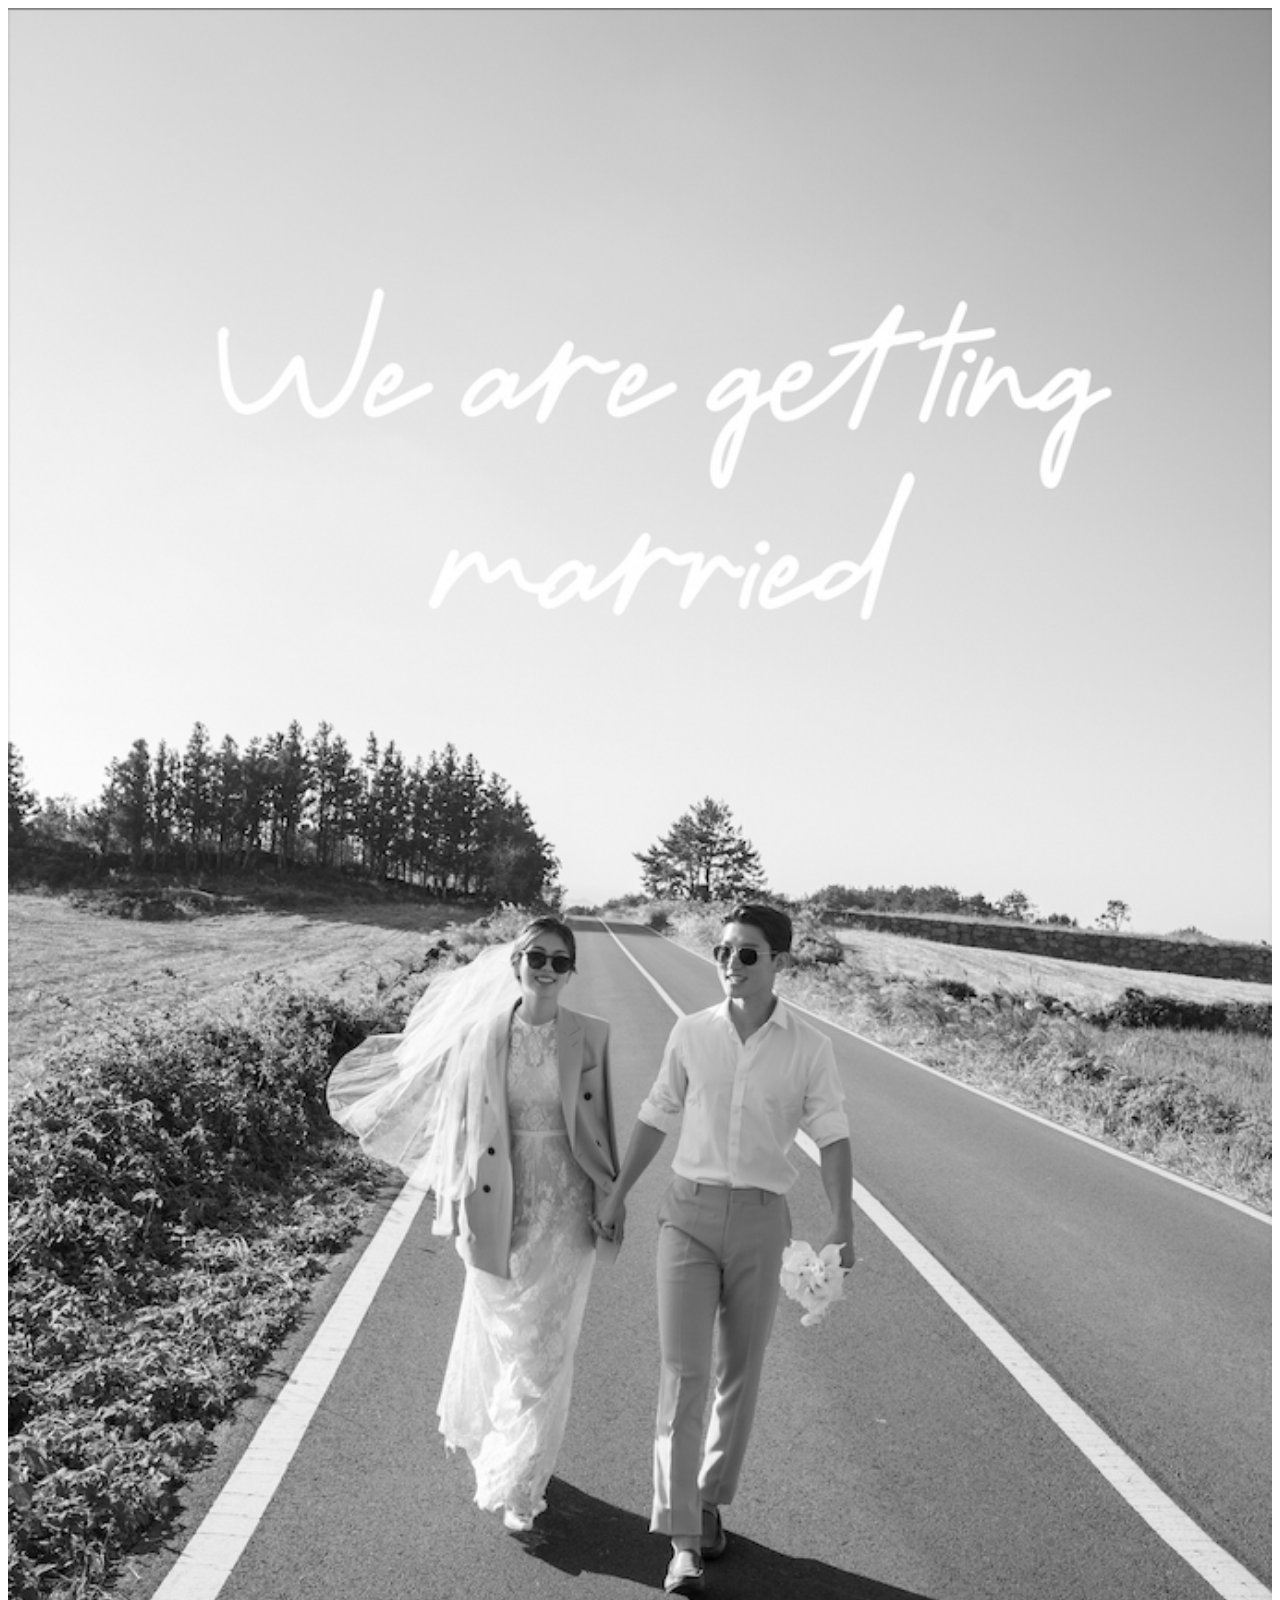
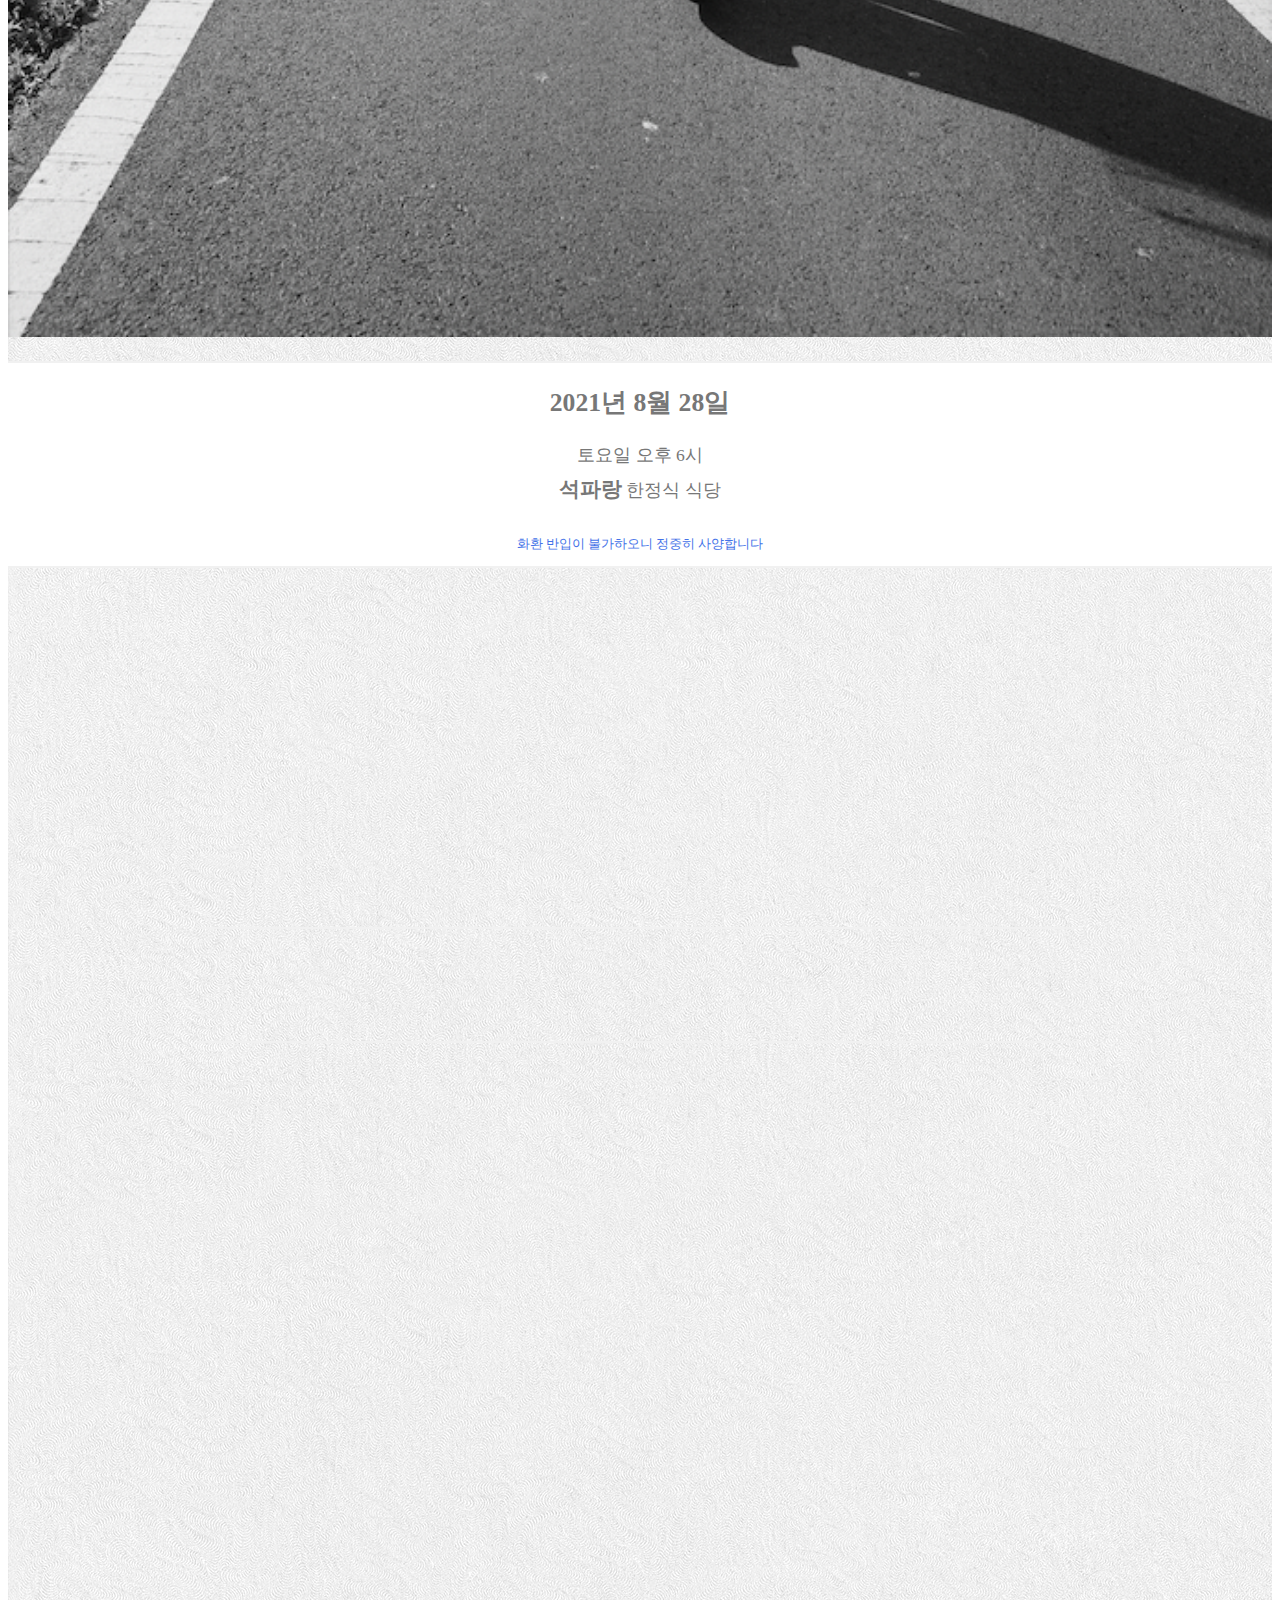
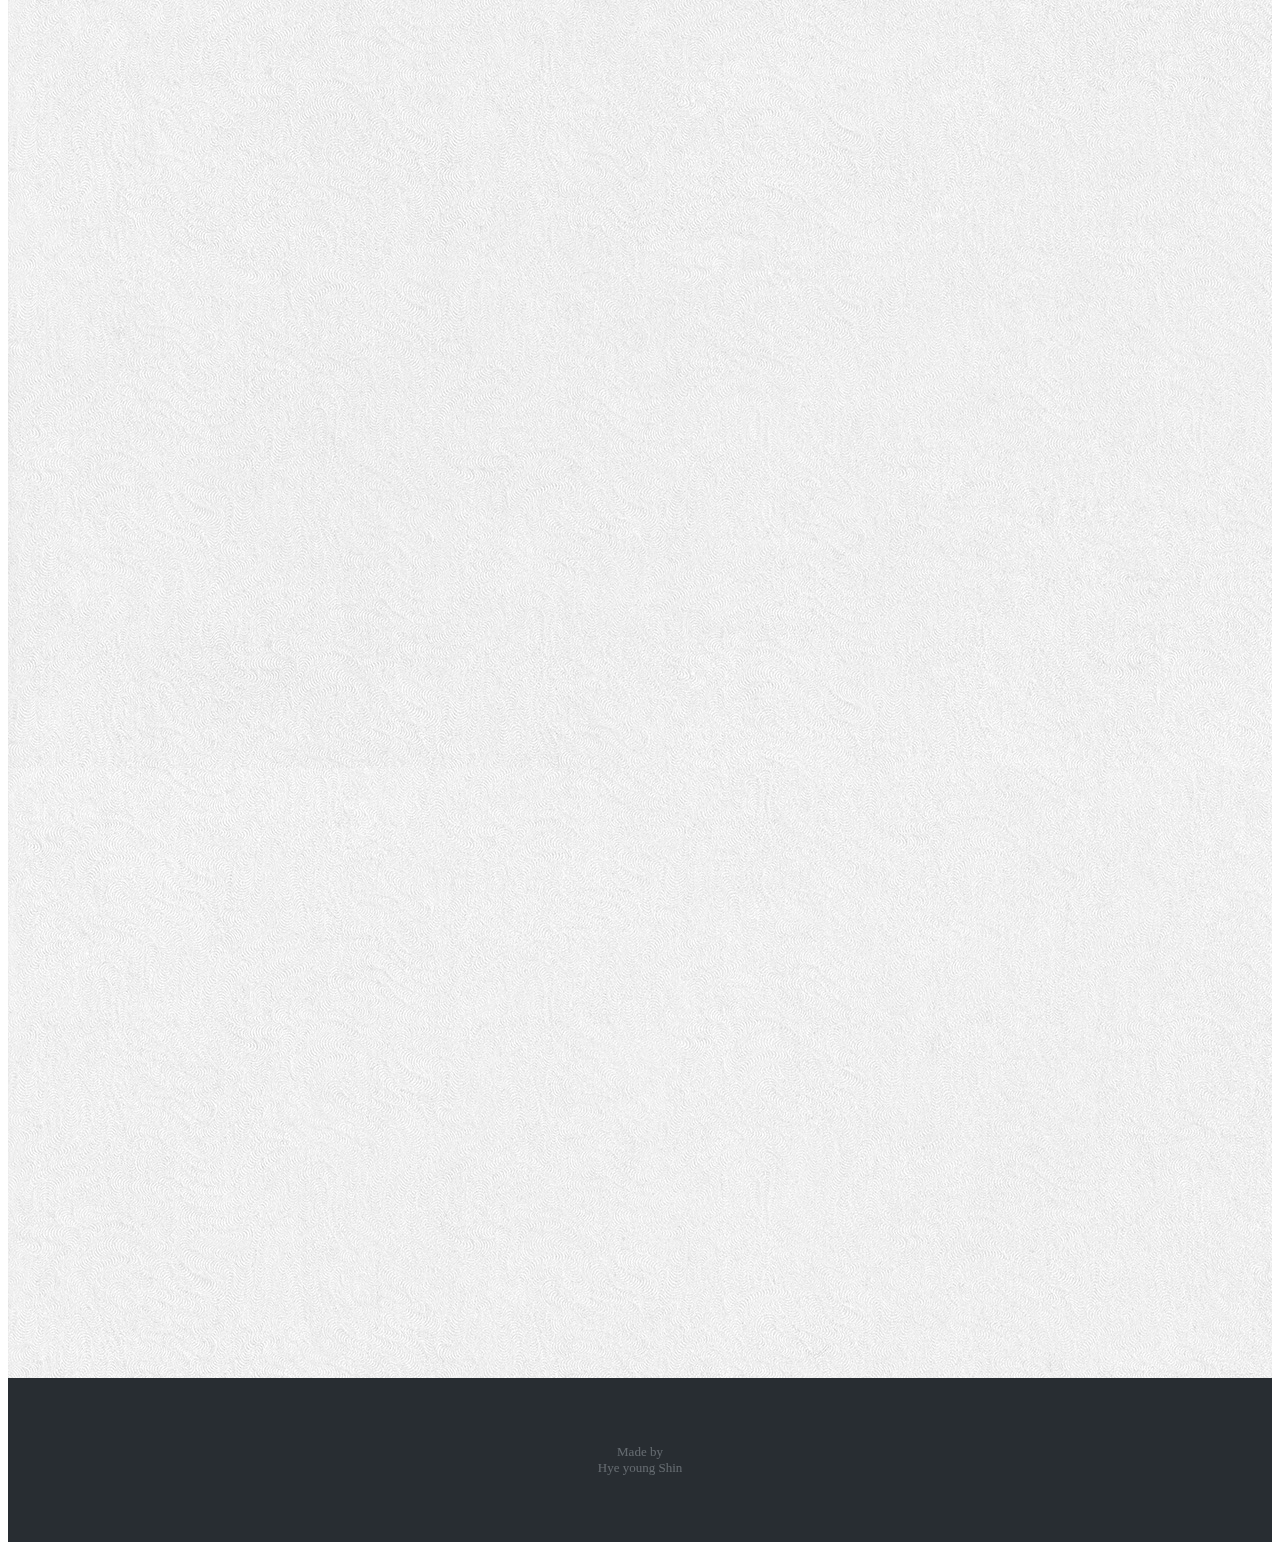
==== commit a784e252: "s" ====
--- a/invitation/index.html
+++ b/invitation/index.html
@@ -256,13 +256,51 @@
 
 			</div>
 
-
-
-		</section>
-
-
-		<section class = "wedding_registry">
-			<div div data-aos="fade-up" data-aos-duration="1500" style="padding-top:10px;padding-left:20px;padding-right:20px;text-align:left">
+		</section>
+
+
+
+		<section class = "RSVP" >
+			<div>
+
+				<div div data-aos="fade-up" data-aos-duration="1500" style="padding-top:10px;padding-left:20px;padding-right:20px;text-align:left;">
+					<h2>Virtual RSVP</h2>
+
+						<div class="참석여부">
+						<p style="text-align: center; white-space: pre-wrap;"> For those who cannot make it to the wedding, we would appreciate it if you could celebrate with us virtually! </p>
+						</div>
+
+
+				</div>
+
+
+
+				<div class="wrapper" >
+					<button onclick="document.getElementById('id01').style.display='block'" style="width:auto;" div data-aos="fade-up" data-aos-duration="1500" >Sign Up</button>
+
+					<div id="id01" class="modal">
+					  <span onclick="document.getElementById('id01').style.display='none'" class="close" title="Close Modal">&times;</span>
+					  <div class="h_iframe">
+					  	<iframe src="https://docs.google.com/forms/d/e/1FAIpQLSeaJsLwiQW6e9ksXpqBDSgZUUKExzJgj-CYsMwN6M5yZy6bhw/viewform?embedded=true" width="640" height="703" frameborder="0" marginheight="0" marginwidth="0">Loading…</iframe>
+					  </div>
+
+					</div>
+
+				</div>
+
+
+
+
+		</section>
+
+
+
+
+
+
+
+		<section class="wedding_registry">
+			<div div="" data-aos="fade-up" data-aos-duration="1500" style="padding-top:10px;padding-left:20px;padding-right:20px;text-align:left" class="aos-init aos-animate">
 				<h2>Wedding Registry</h2>
 						<div style="margin-top:20px;padding:20px 10px;text-align:center;line-height:1.5em;border:1px solid;border-radius:5px">
 							<br>
@@ -273,7 +311,7 @@
 								
 								<br>
 
-								<a href=https://withjoy.com/hyeyoung-and-kikyung/registry target="_blank">Our honeymoon fund</a>
+								<a href="https://withjoy.com/hyeyoung-and-kikyung/registry" target="_blank">Our honeymoon fund</a>
 
 							</p>
 						</div>
@@ -281,52 +319,7 @@
 		</section>
 		
 
-		<section class = "RSVP">
-			<div div data-aos="fade-up" data-aos-duration="1500" style="padding-top:10px;padding-left:20px;padding-right:20px;text-align:left">
-				<h2>Virtual RSVP</h2>
-
-					<div class="참석여부">
-					<p style="text-align: center; white-space: pre-wrap;"> For those who cannot make it to the wedding, we would appreciate it if you could celebrate with us virtually! 
-					</p>
-
-					</div>
-
-
-			</div>
-
-
-
-			<div class="wrapper" >
-				<button onclick="document.getElementById('id01').style.display='block'" style="width:auto;" div data-aos="fade-up" data-aos-duration="1500" >Sign Up</button>
-
-				<div id="id01" class="modal">
-				  <span onclick="document.getElementById('id01').style.display='none'" class="close" title="Close Modal">&times;</span>
-				  <div class="h_iframe">
-				  	<iframe src="https://docs.google.com/forms/d/e/1FAIpQLSeaJsLwiQW6e9ksXpqBDSgZUUKExzJgj-CYsMwN6M5yZy6bhw/viewform?embedded=true" width="640" height="703" frameborder="0" marginheight="0" marginwidth="0">Loading…</iframe>
-				  </div>
-
-				</div>
-
-
-			</div>
-
-			<script>
-			// Get the modal
-			var modal = document.getElementById('id01');
-
-			// When the user clicks anywhere outside of the modal, close it
-			window.onclick = function(event) {
-			  if (event.target == modal) {
-			    modal.style.display = "none";
-			  }
-			}
-			</script>
-
-
-
-
-		</section>
-
+		
 		
 
 
@@ -391,6 +384,19 @@
 		});
 	</script>
 
+	<script>
+					// Get the modal
+		var modal = document.getElementById('id01');
+
+		// When the user clicks anywhere outside of the modal, close it
+		window.onclick = function(event) {
+		  if (event.target == modal) {
+		    modal.style.display = "none";
+		  }
+		}
+	</script>
+
+
 
 </body>
 
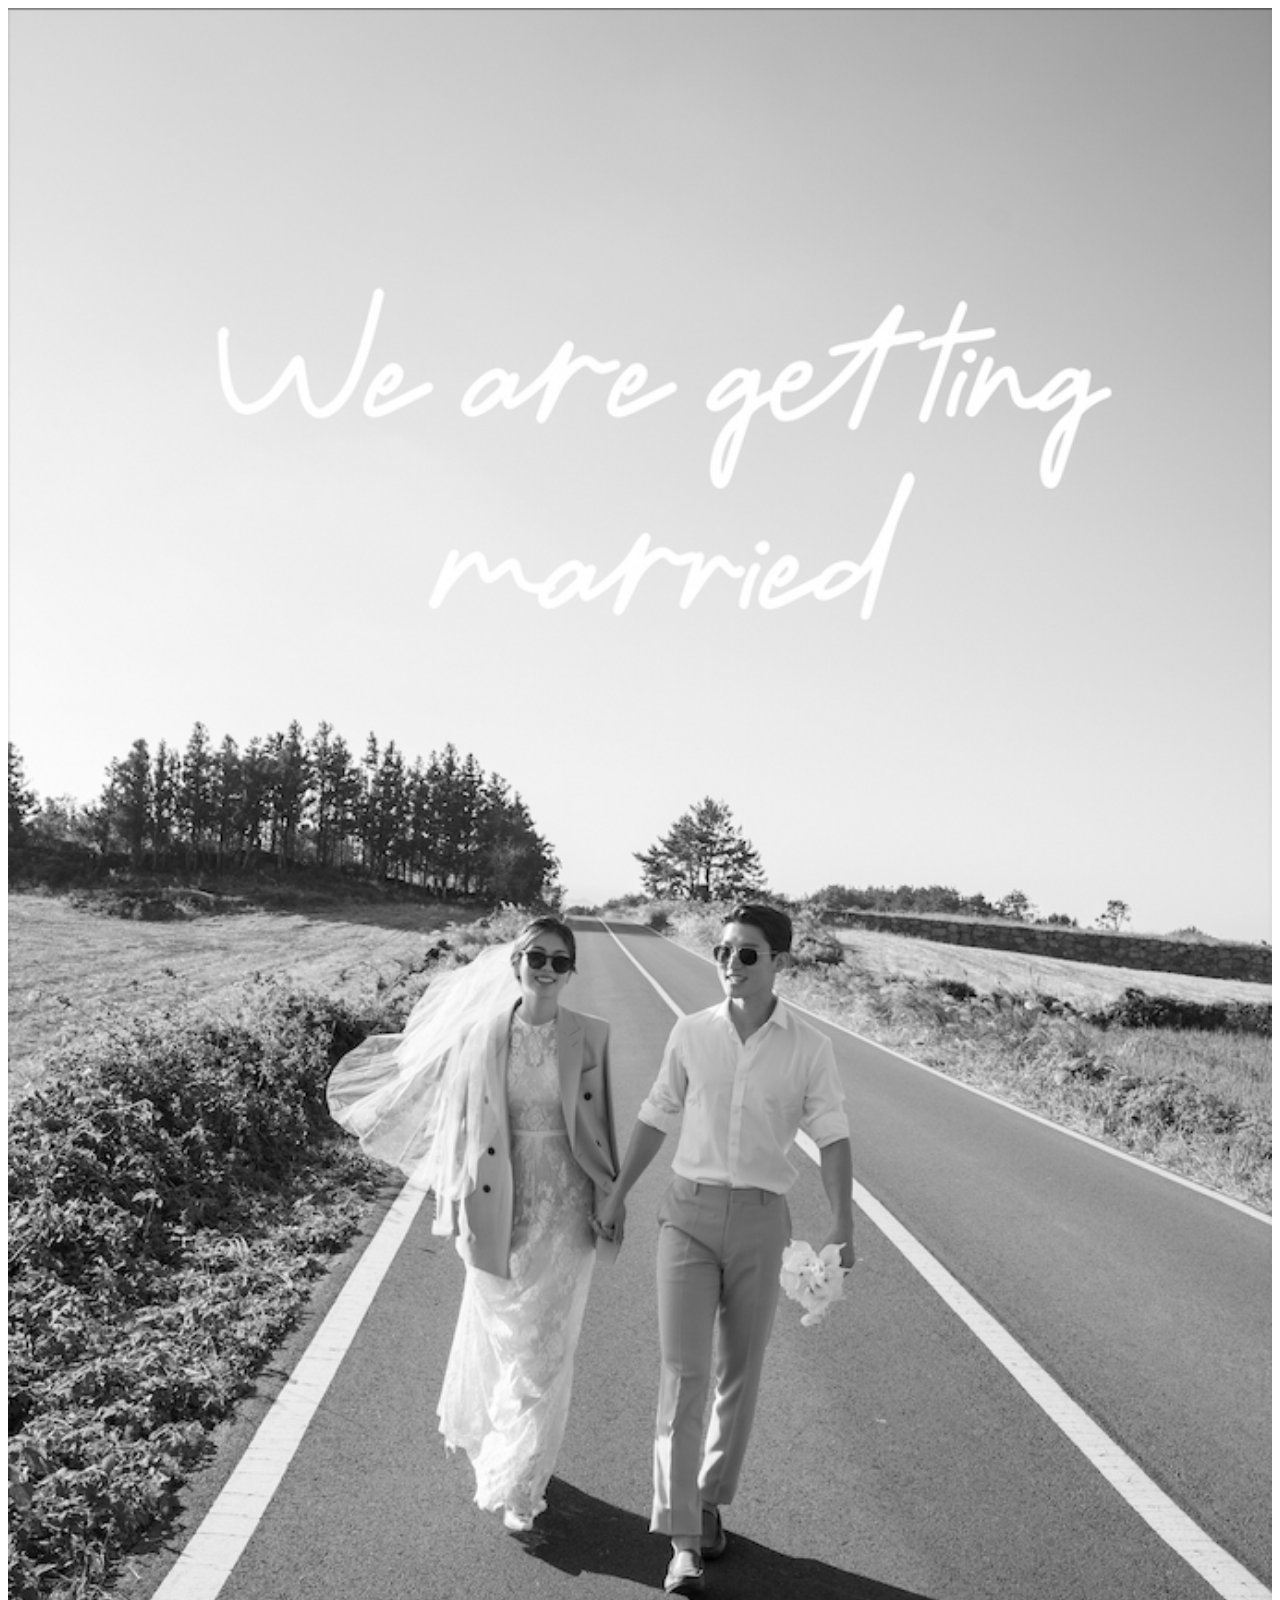
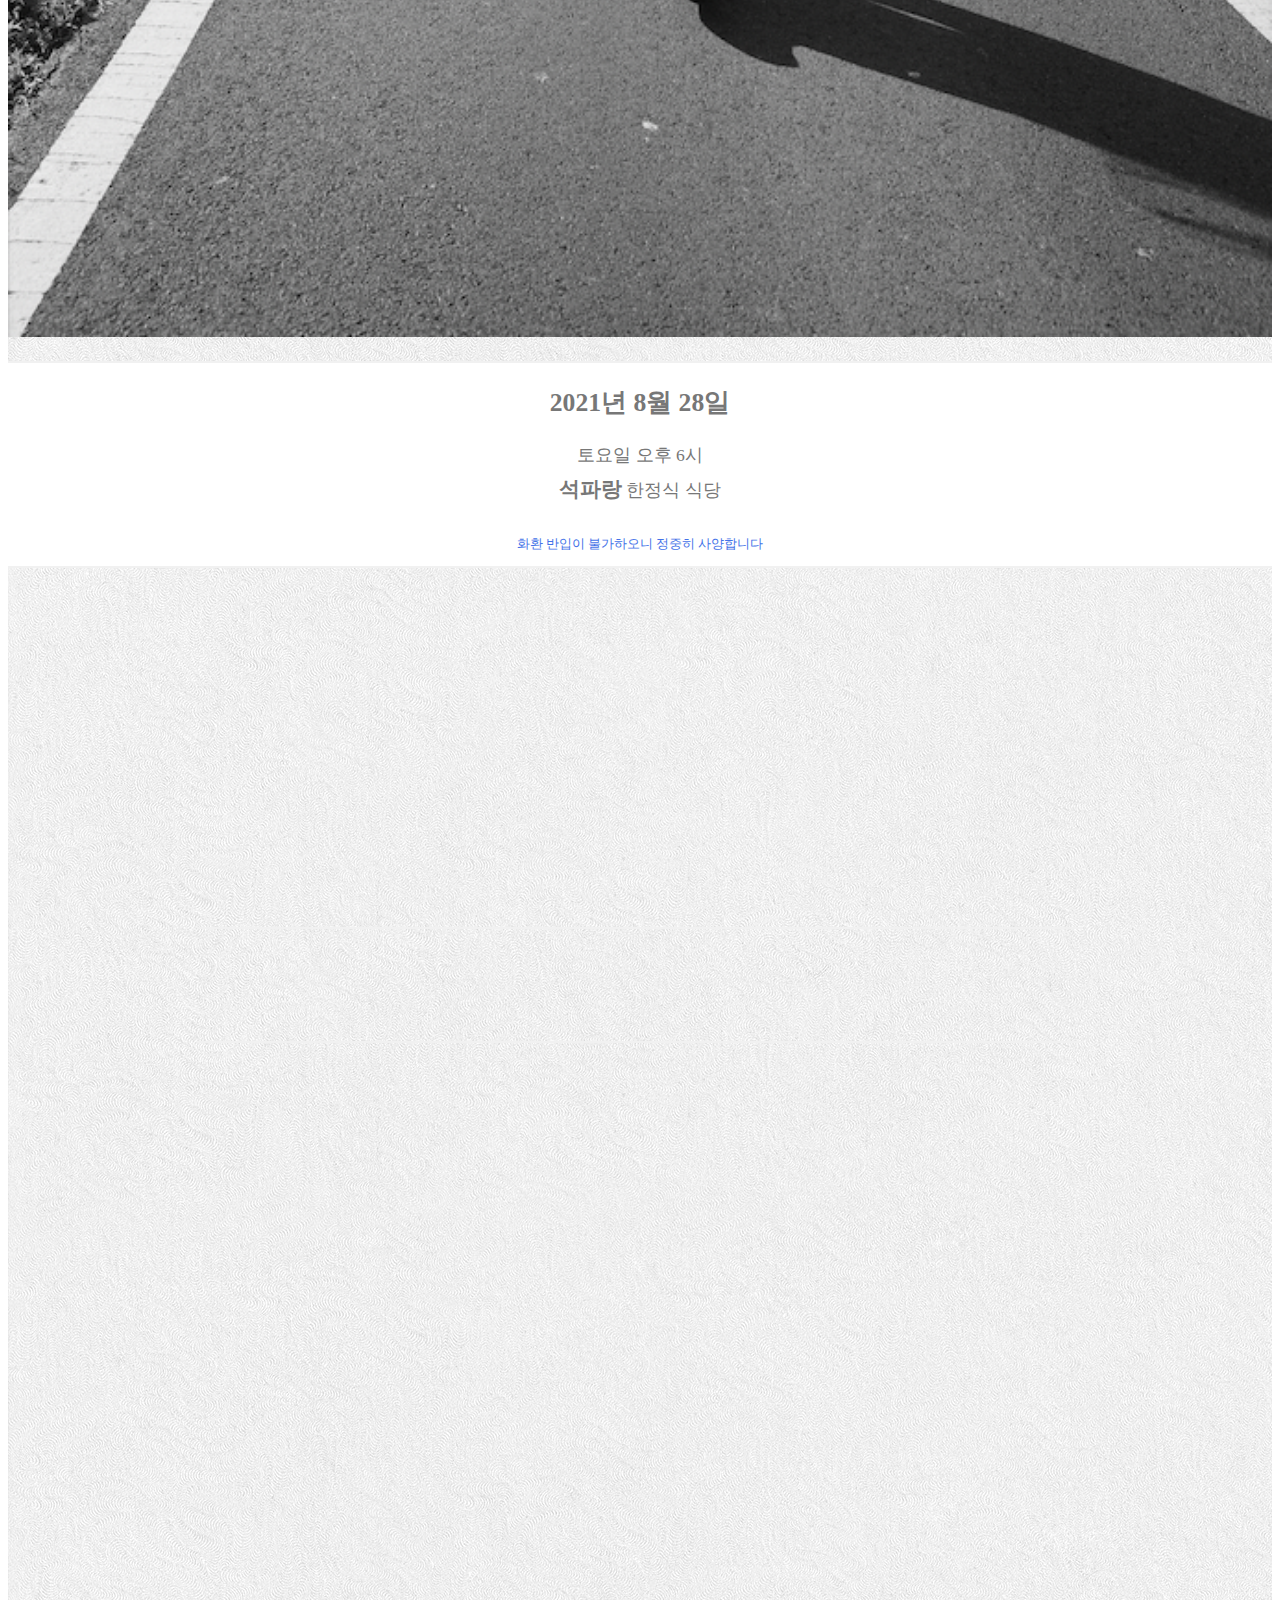
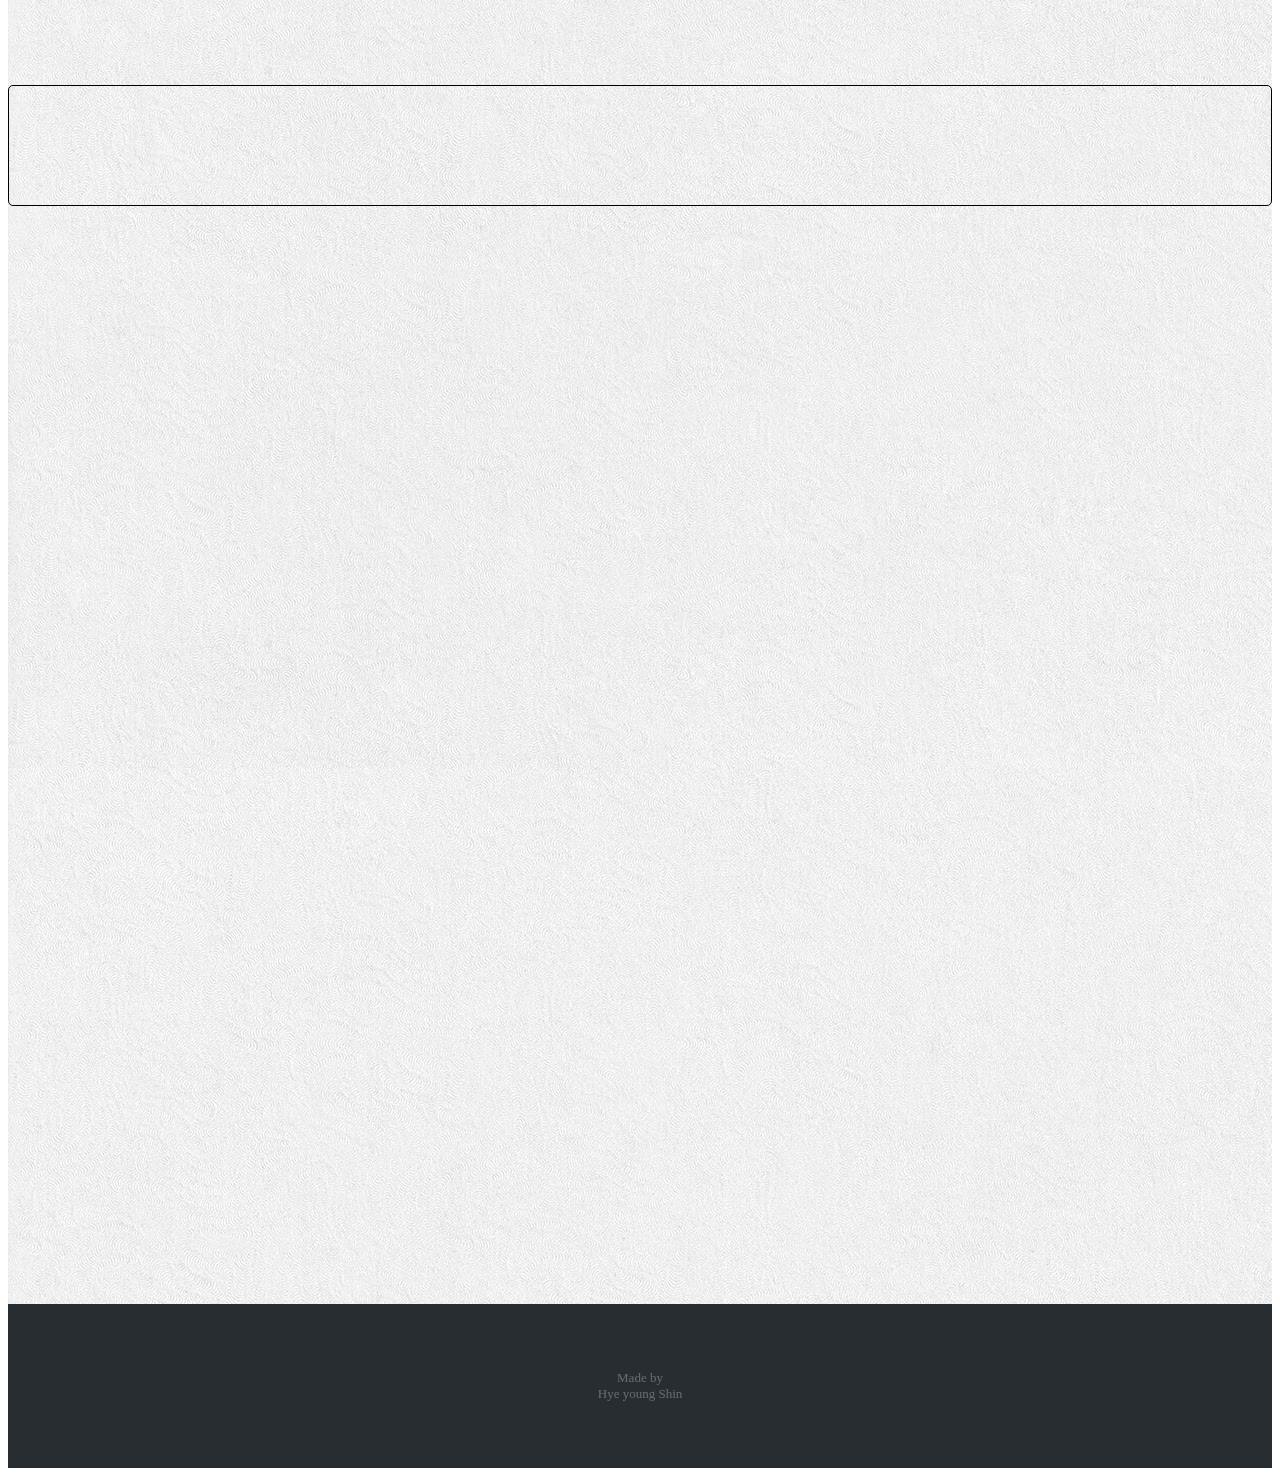
==== commit ee0cfba5: "s' border around" ====
--- a/invitation/index.html
+++ b/invitation/index.html
@@ -261,10 +261,11 @@
 
 
 		<section class = "RSVP" >
-			<div>
+			<h2 div data-aos="fade-up" data-aos-duration="1500">Virtual RSVP</h2>
+			<div style="border:1px solid;border-radius:5px">
 
 				<div div data-aos="fade-up" data-aos-duration="1500" style="padding-top:10px;padding-left:20px;padding-right:20px;text-align:left;">
-					<h2>Virtual RSVP</h2>
+					
 
 						<div class="참석여부">
 						<p style="text-align: center; white-space: pre-wrap;"> For those who cannot make it to the wedding, we would appreciate it if you could celebrate with us virtually! </p>
@@ -302,8 +303,7 @@
 		<section class="wedding_registry">
 			<div div="" data-aos="fade-up" data-aos-duration="1500" style="padding-top:10px;padding-left:20px;padding-right:20px;text-align:left" class="aos-init aos-animate">
 				<h2>Wedding Registry</h2>
-						<div style="margin-top:20px;padding:20px 10px;text-align:center;line-height:1.5em;border:1px solid;border-radius:5px">
-							<br>
+						<div style="text-align:center;">
 							<p style="font-size:16px;margin:0 ">
 								For friends and family who have expressed an interest,
 								we have created a honeymoon fund
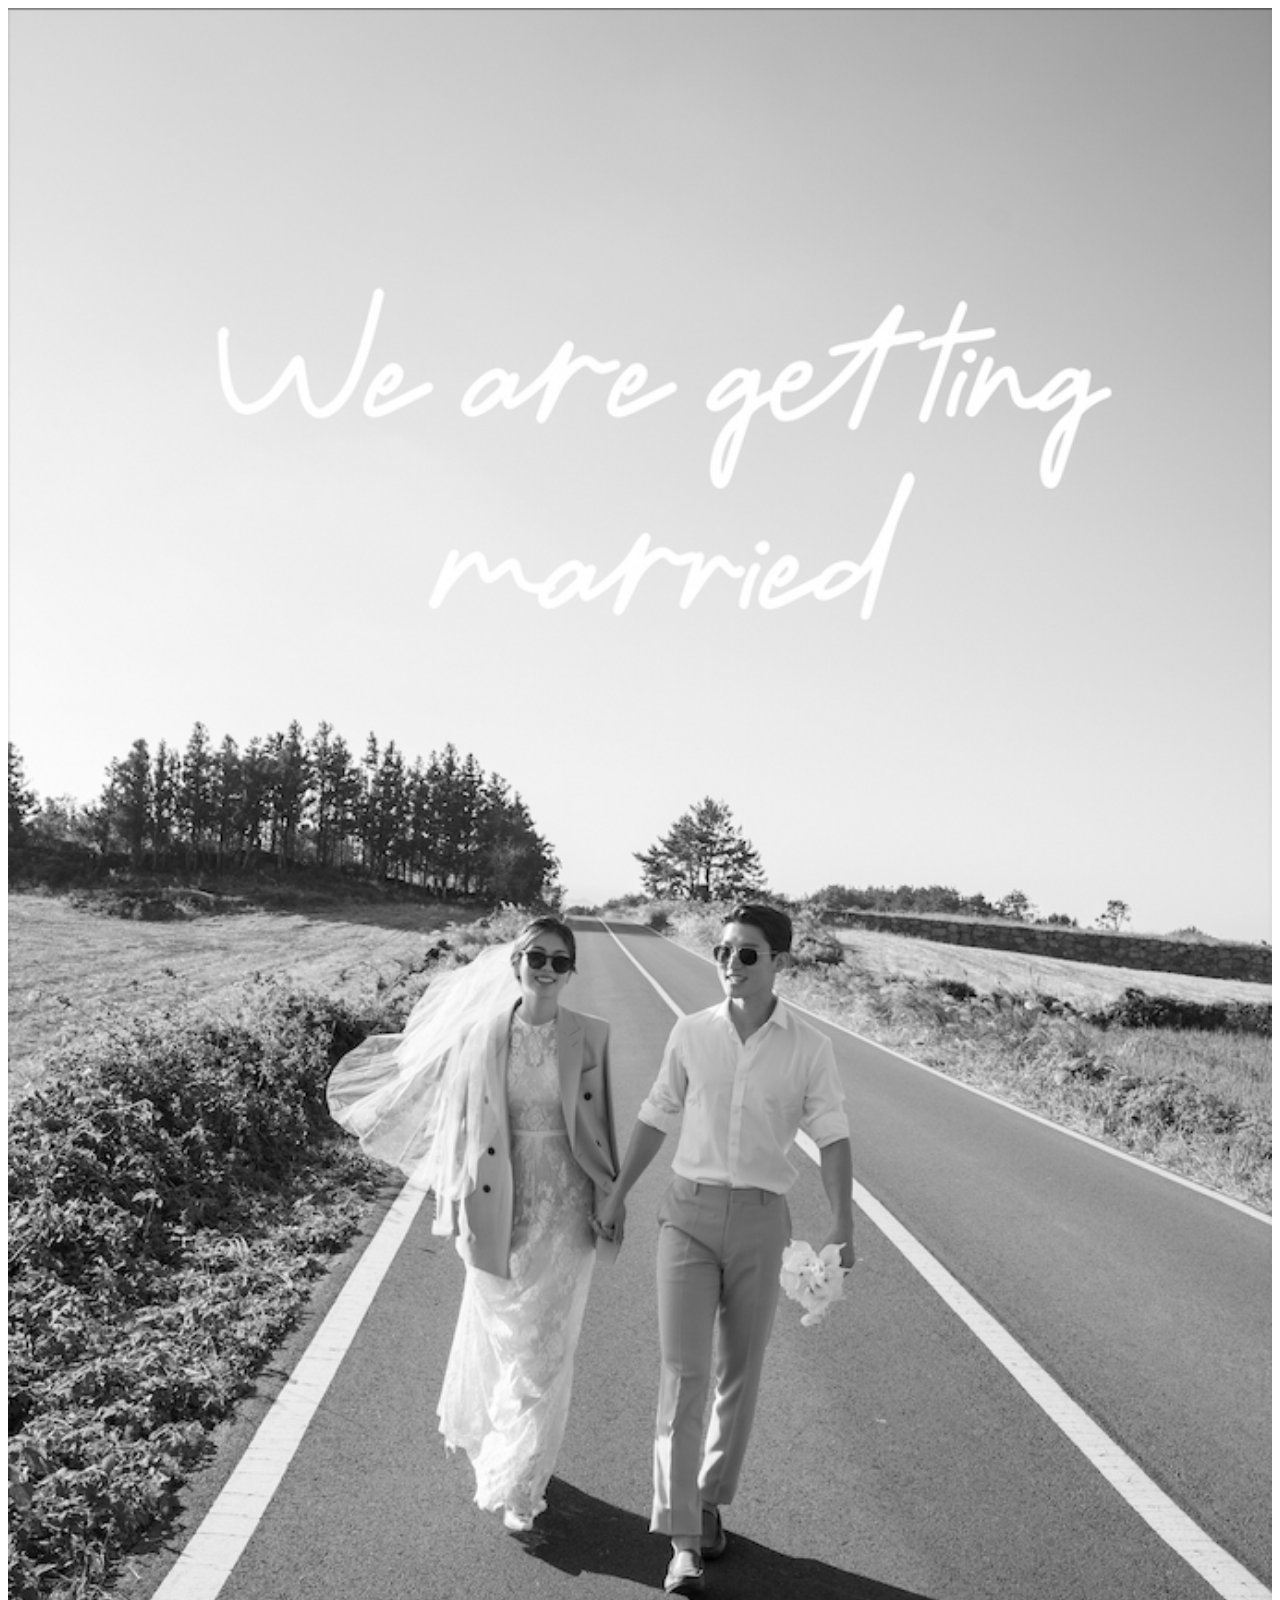
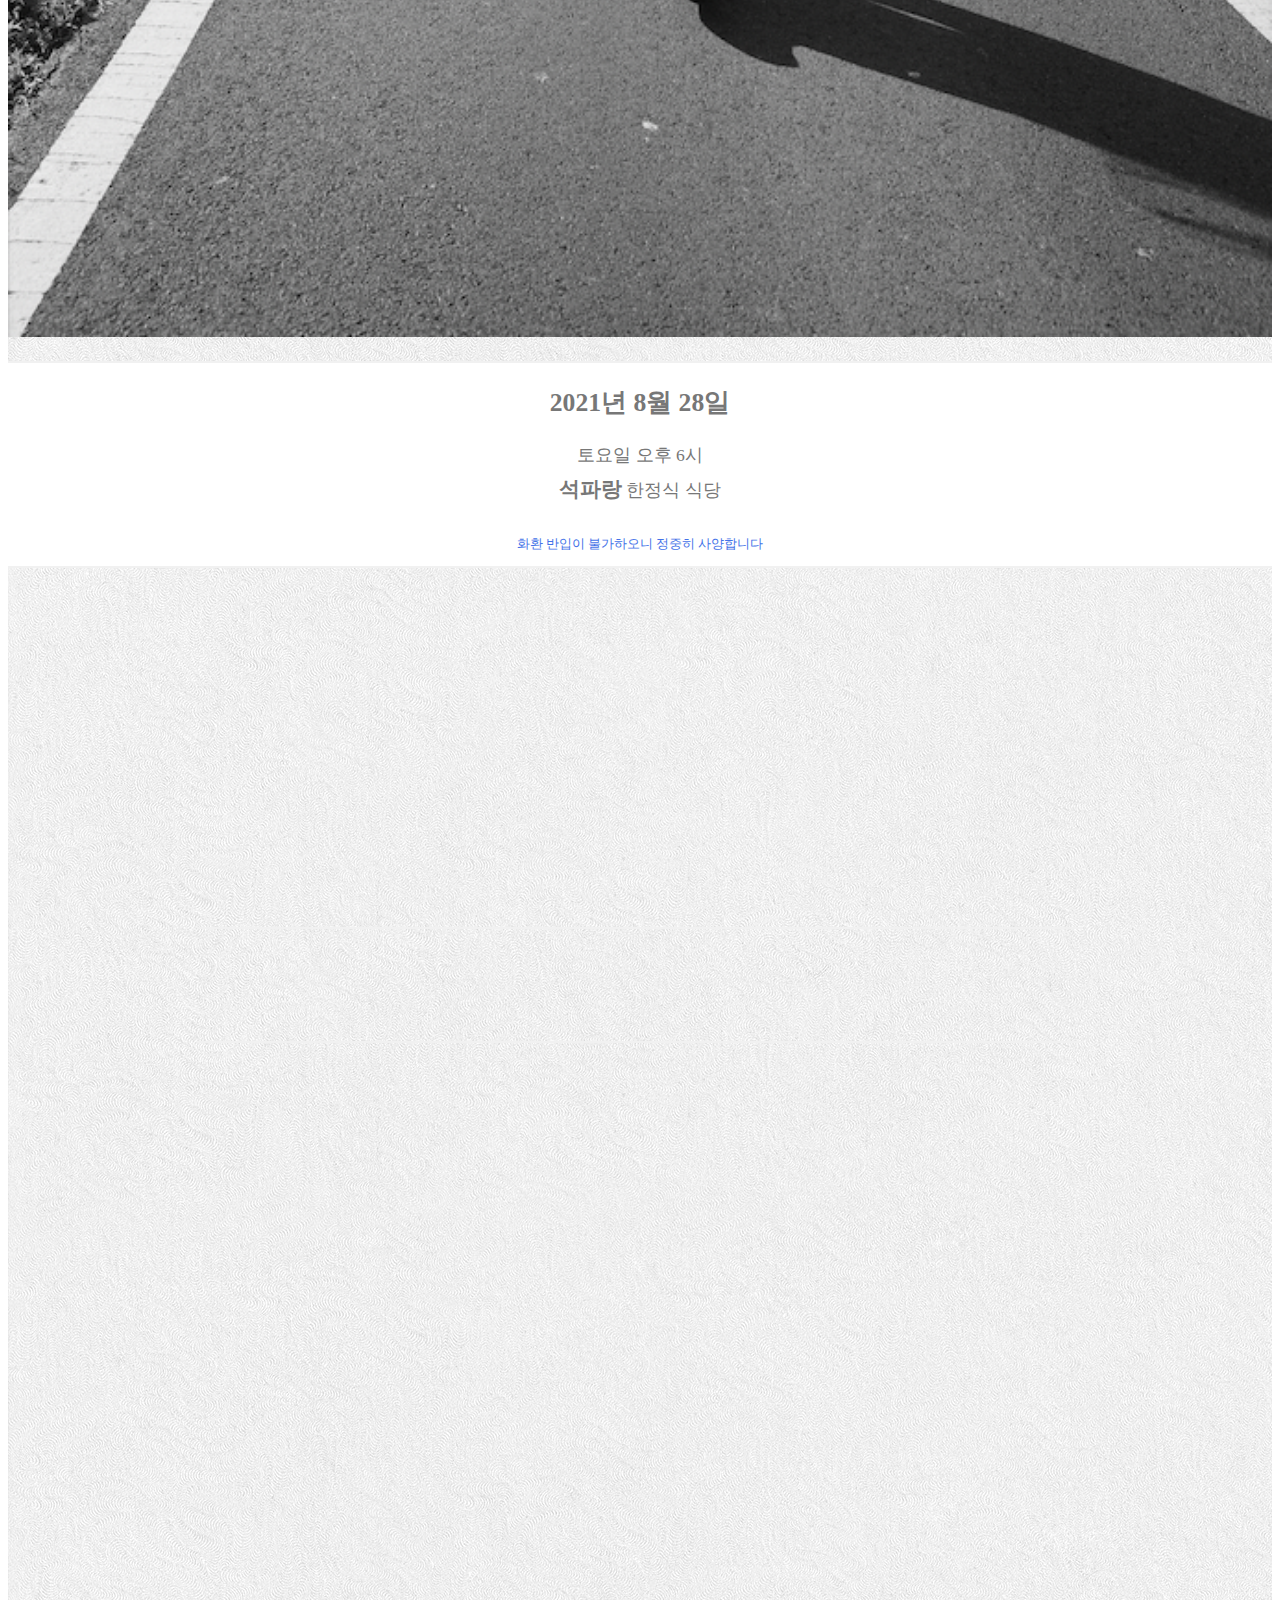
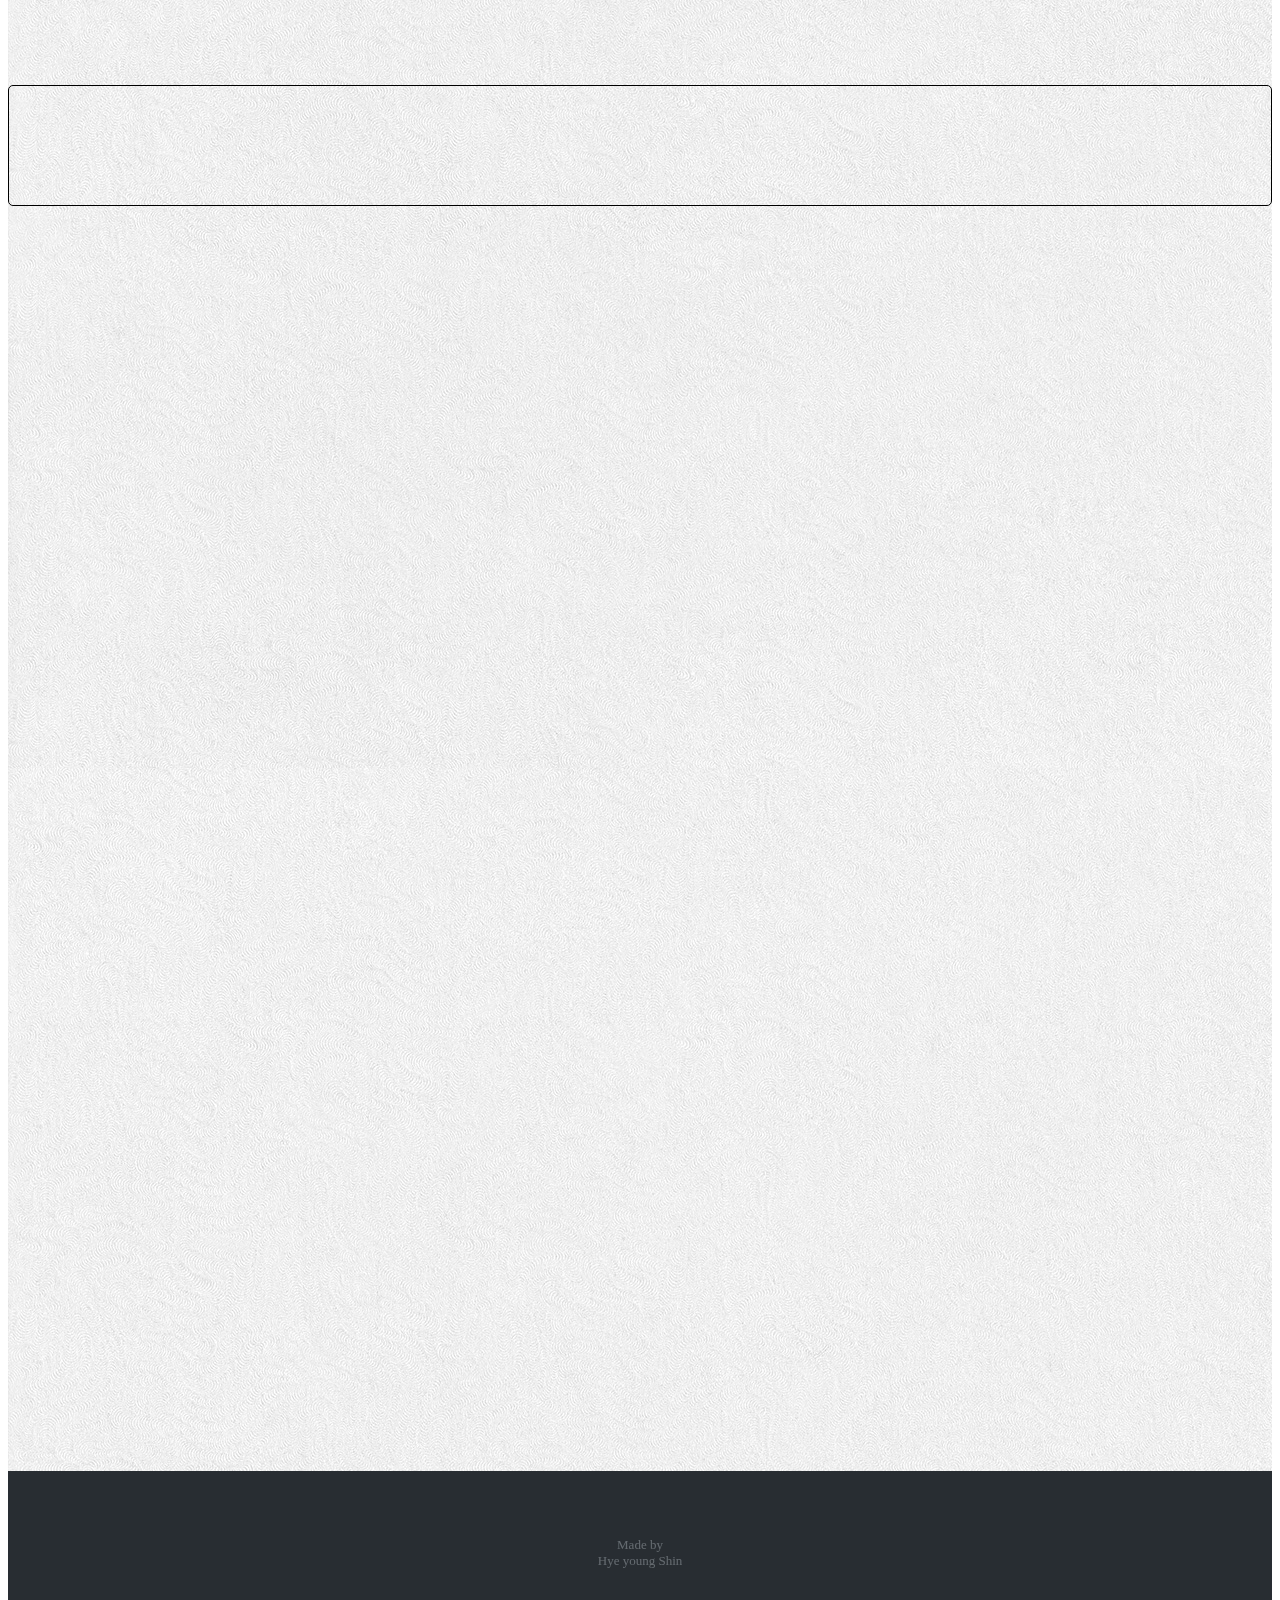
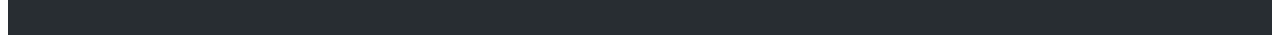
==== commit 2e46143b: "photo" ====
--- a/invitation/index.html
+++ b/invitation/index.html
@@ -378,7 +378,11 @@
 						{ src: 'gallery/photo1.JPG'},
 						{ src: 'gallery/photo4.JPG'},
 						{ src: 'gallery/photo5.JPG'},
+						
+						{ src: 'gallery/photo16.jpg'},
+						{ src: 'gallery/photo17.JPG'},
 						{ src: 'gallery/photo6.JPG'}
+						
 					]
 			});
 		});
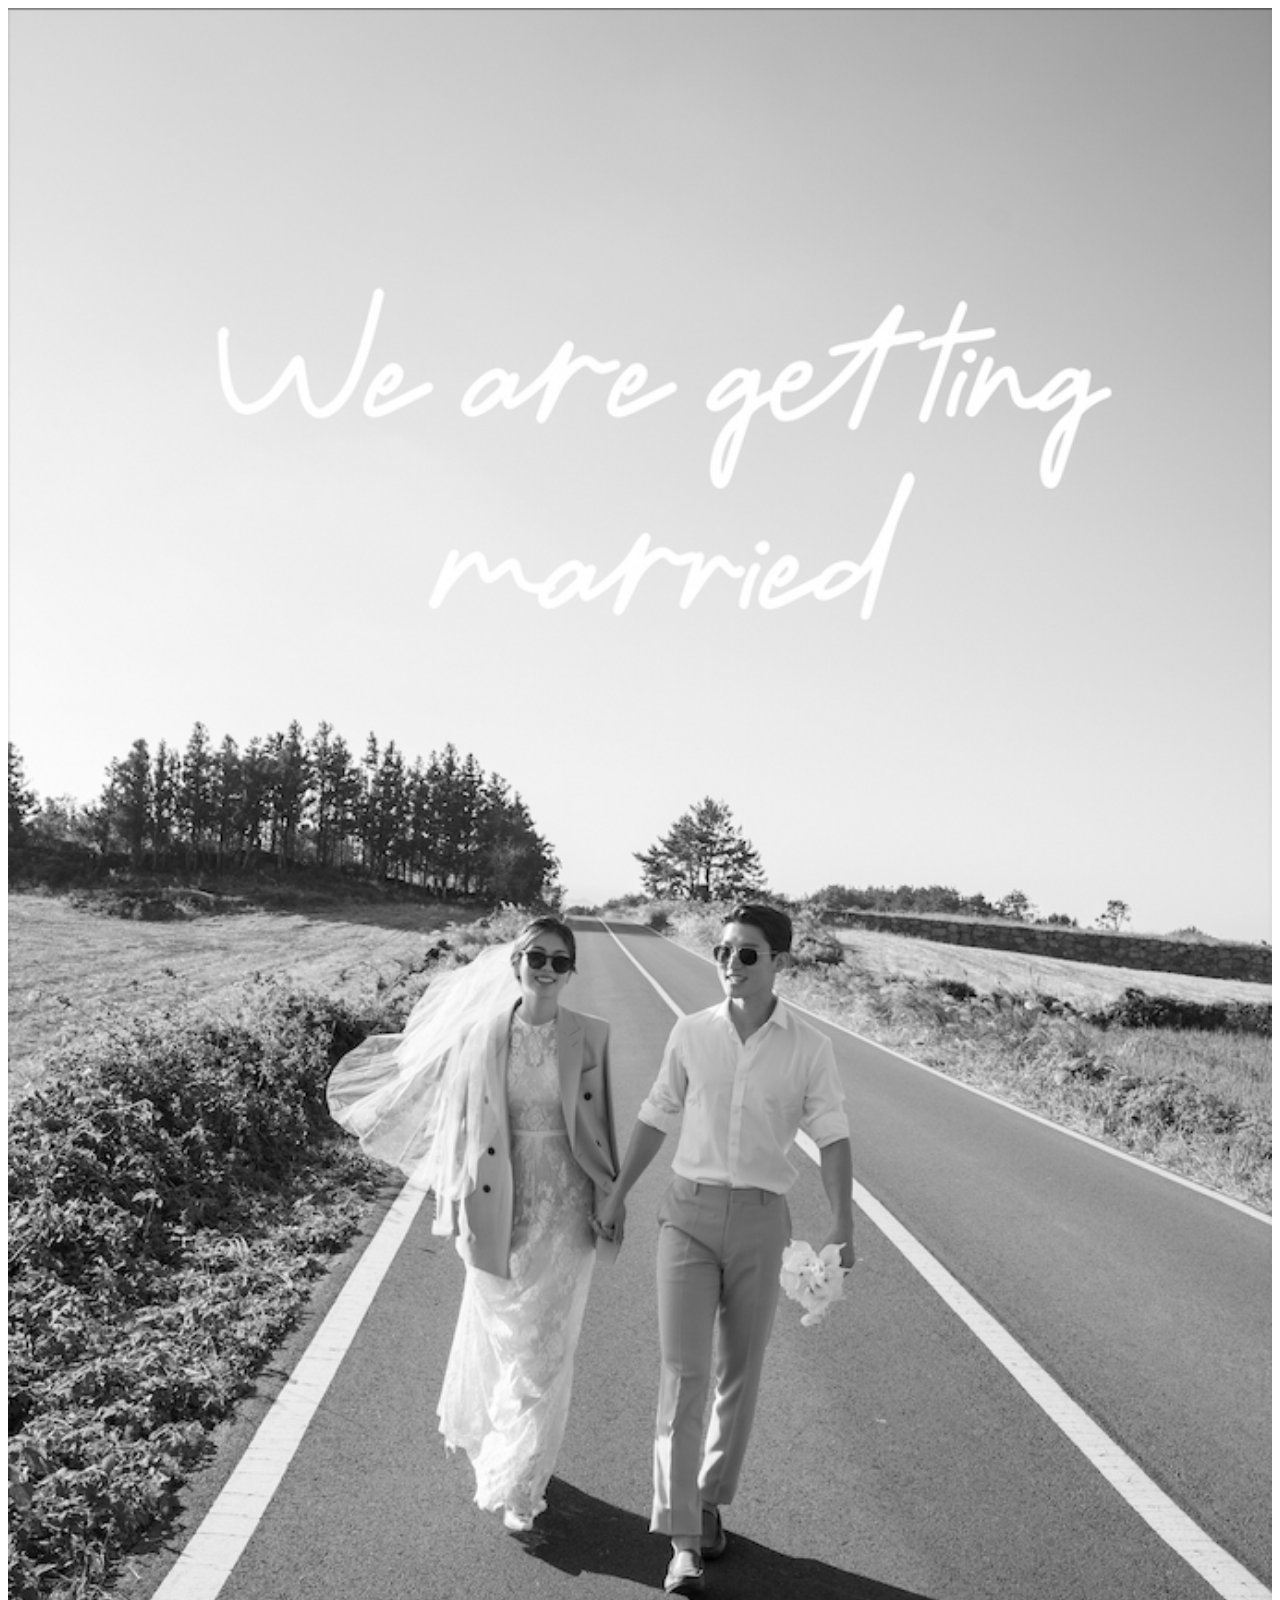
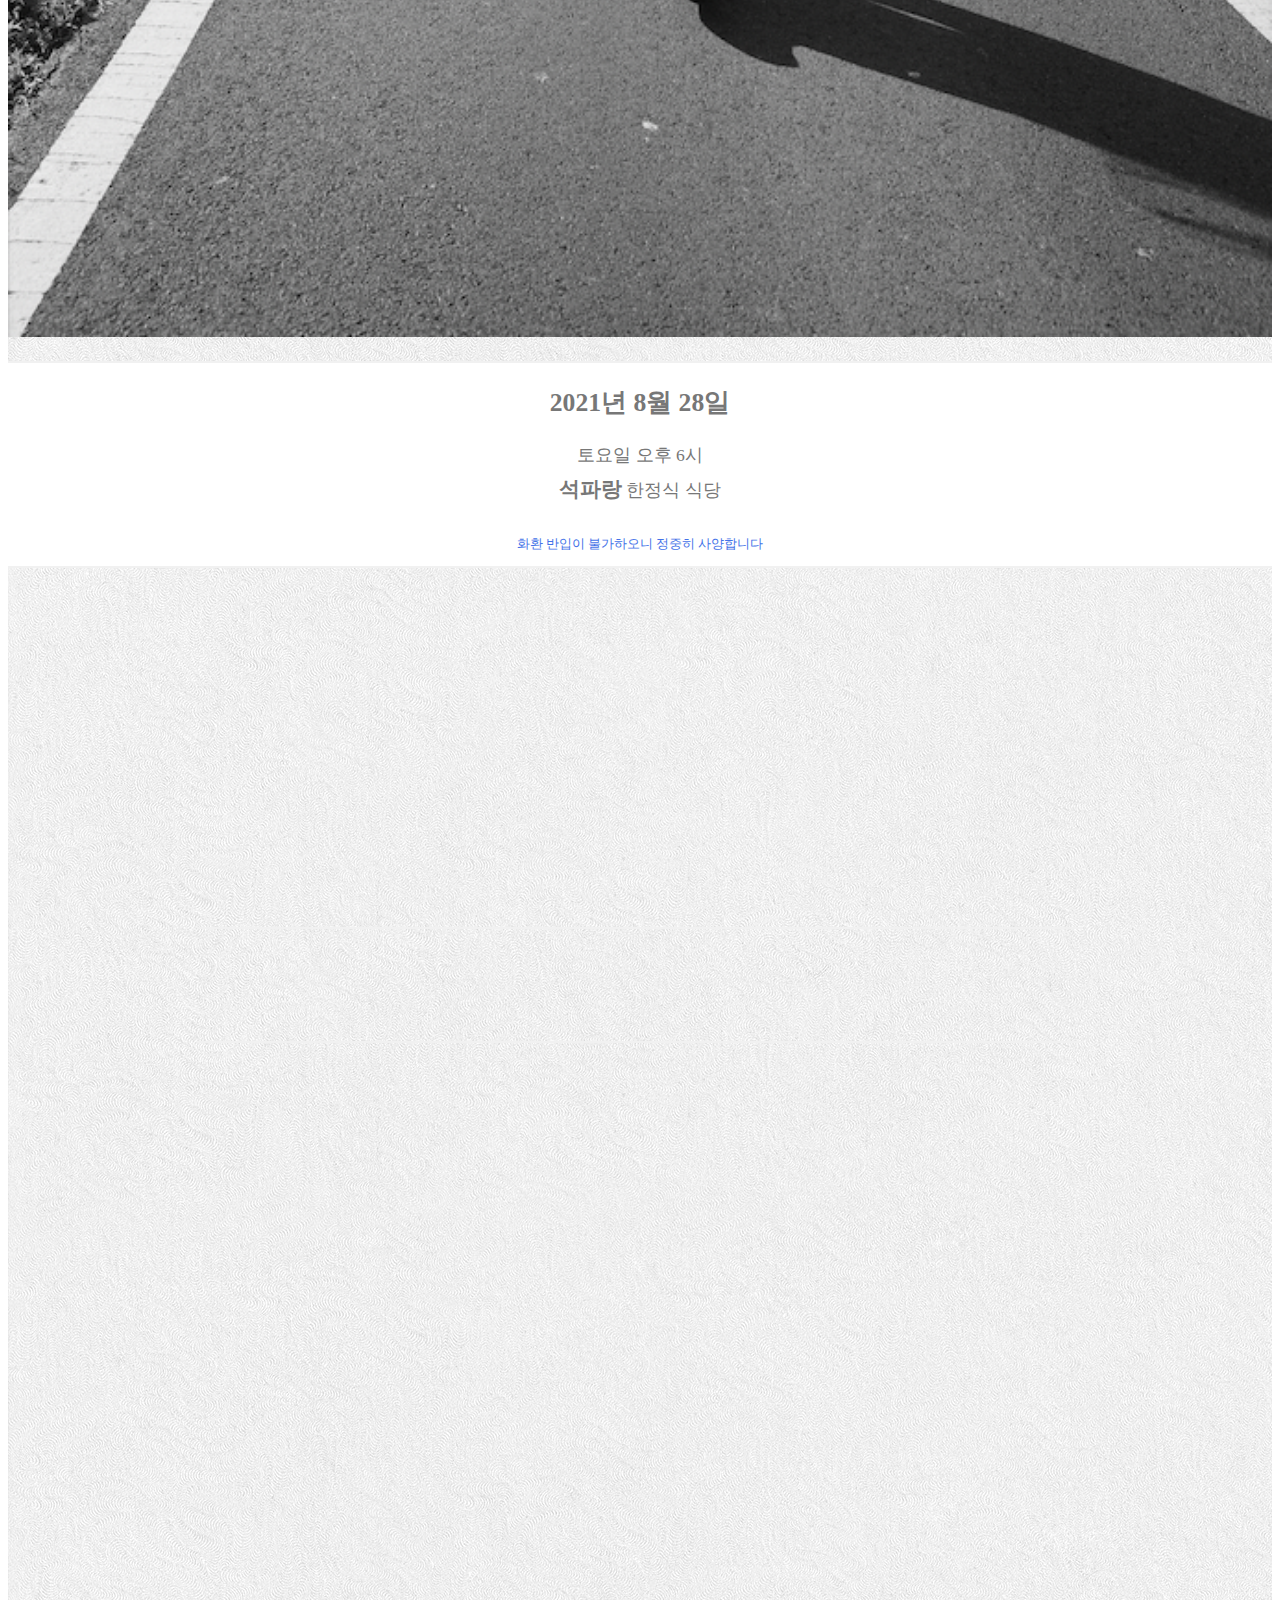
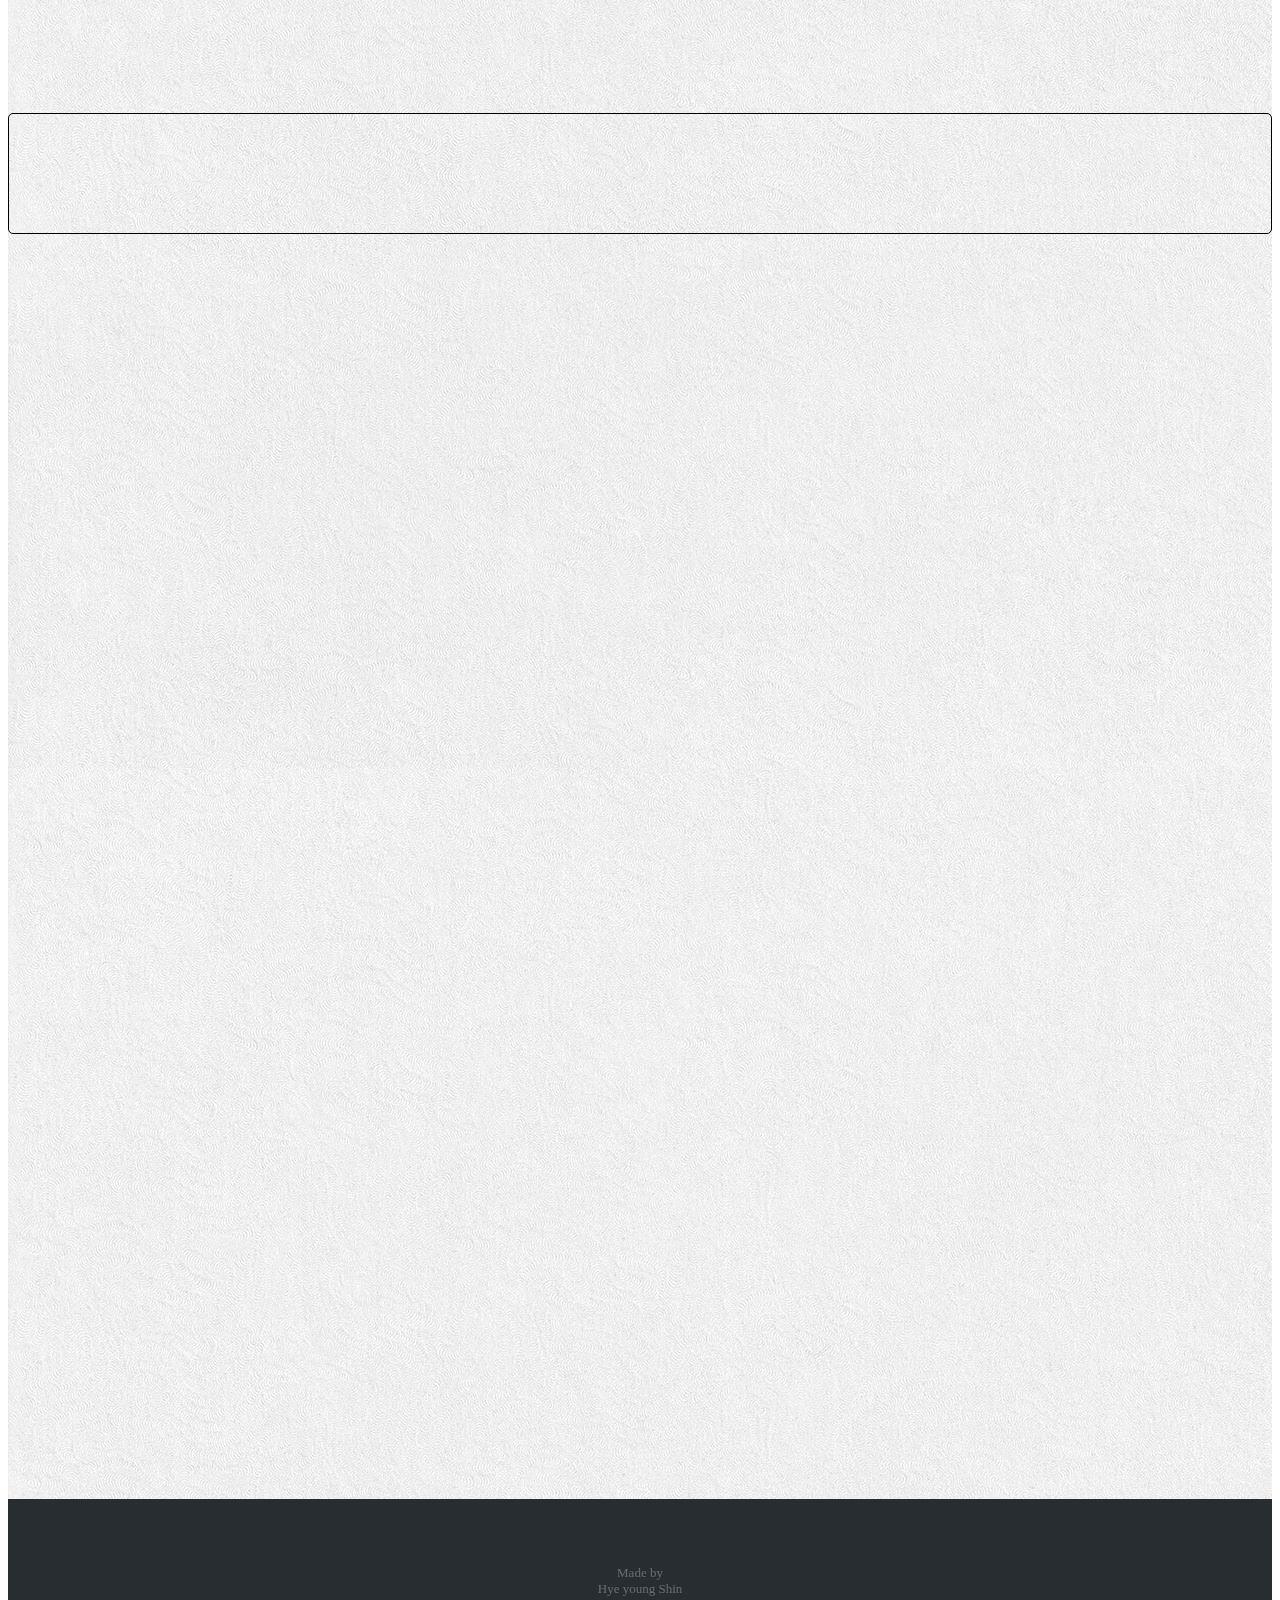
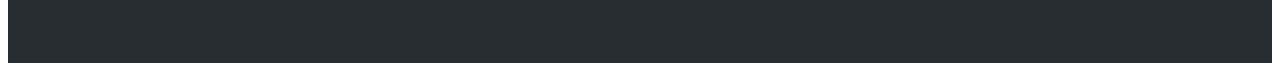
==== commit cf3543b0: "zoom" ====
--- a/invitation/index.html
+++ b/invitation/index.html
@@ -78,21 +78,20 @@
 				<h2 >2021년 8월 28일 </h2>
 				<h3>토요일 오후 6시</h3>
 				<h3><strong>석파랑</strong> 한정식 식당</h3>
+				
+				<!--
+				<div id='d-day' style="padding:7px 0;margin:0;font-size:14px;color:#333"></div>
+				<script src="js/index.js"></script>
+				-->
 				<p class="화환"> 화환 반입이 불가하오니 정중히 사양합니다</p>
 
 			</div>
 			<hr class="full">
 
-
-<!-- 			<hr class="full">
-			<div class ="content background">
-				<p class="blessing" >
-					하나님의 은혜로 만난 두사람이<br> 이제 하나가 되고자 합니다<br>서로의 돕는 베필이 되어<br> 거룩한 가정을 이루고 이웃을 돌아보면<br> 사랑을 나누는 부부가 되도록<br> 오셔서 축복해주시면 감사하겠습니다
-				</p>
-
-			</div> -->
-		</section>
-
+		</section>
+
+
+		
 		<section class="word-invite">
 			<div class="topimg-wrap">
 				<div class="info" div data-aos="fade-up" data-aos-duration="1500">
@@ -134,20 +133,144 @@
 			<hr class="full" width="70%">
 		</section>
 
-<!-- 
-		<section class="rsvp">
-			<div class ="content">
-				<div class="sqs-block-content">
-					<h4 style="text-align: center; white-space: pre-wrap;">참석여부</h4>
-					<p style="text-align: center; white-space: pre-wrap;">정성스럽게 자리를 마련하기 위하여</p>
-					<p style="text-align: center; white-space: pre-wrap;">참석 여부 및 동행인원을 알려주시면</p>
-					<p style="text-align: center; white-space: pre-wrap;">대단히 감사하겠습니다<br></p>
-				</div>
- 				<a class="btn" title = "RSVP" href="#">RSVP: 참석여부 체크하기</a>
- 			</div>
-			<hr class="full">
-		</section>
--->
+
+
+		<!-- 달력 
+		<div data-aos="fade-up" style="display:flex;flex-direction:column;align-items:center;padding-top:10px; font-family: Noto Serif KR" class="aos-init aos-animate">
+			<div style="display:flex;border-bottom:1px solid #999">
+				<div class="calendar_padding" style="color:#ea6e6e">일</div>
+				<div class="calendar_padding">월</div>
+				<div class="calendar_padding">화</div>
+				<div class="calendar_padding">수</div>
+				<div class="calendar_padding">목</div>
+				<div class="calendar_padding">금</div>
+				<div class="calendar_padding">토</div>
+			</div>
+			<div class="calendar-height-premium">
+				<div class=" calendar_padding ">
+					<span class=" ">1</span>
+				</div>
+				<div class=" calendar_padding ">
+					<span class=" ">2</span>
+				</div>
+				<div class=" calendar_padding ">
+					<span class=" ">3</span>
+				</div>
+				<div class=" calendar_padding ">
+					<span class=" ">4</span>
+				</div>
+				<div class=" calendar_padding ">
+					<span class=" ">5</span>
+				</div>
+				<div class=" calendar_padding ">
+					<span class=" ">6</span>
+				</div>
+				<div class=" calendar_padding ">
+					<span class=" ">7</span>
+				</div>
+			</div>
+			<div class="calendar-height-premium">
+				<div class=" calendar_padding ">
+					<span class=" ">8</span>
+				</div>
+				<div class=" calendar_padding ">
+					<span class=" ">9</span>
+				</div>
+				<div class=" calendar_padding ">
+					<span class=" ">10</span>
+				</div>
+				<div class=" calendar_padding ">
+					<span class=" ">11</span>
+				</div>
+				<div class=" calendar_padding ">
+					<span class=" ">12</span>
+				</div>
+				<div class=" calendar_padding ">
+					<span class=" ">13</span>
+				</div>
+				<div class=" calendar_padding ">
+					<span class=" ">14</span>
+				</div>
+			</div>
+			<div class="calendar-height-premium">
+				<div class=" calendar_padding ">
+					<span class=" ">15</span>
+				</div>
+				<div class=" calendar_padding ">
+					<span class=" ">16</span>
+				</div>
+				<div class=" calendar_padding ">
+					<span class=" ">17</span>
+				</div>
+				<div class=" calendar_padding ">
+					<span class=" ">18</span>
+				</div>
+				<div class=" calendar_padding ">
+					<span class=" ">19</span>
+				</div>
+				<div class=" calendar_padding ">
+					<span class=" ">20</span>
+				</div>
+				<div class=" calendar_padding ">
+					<span class=" ">21</span>
+				</div>
+			</div>
+			<div class="calendar-height-premium">
+				<div class=" calendar_padding ">
+					<span class=" ">22</span>
+				</div>
+				<div class=" calendar_padding ">
+					<span class=" ">23</span>
+				</div>
+				<div class=" calendar_padding ">
+					<span class=" ">24</span>
+				</div>
+				<div class=" calendar_padding ">
+					<span class=" ">25</span>
+				</div>
+				<div class=" calendar_padding ">
+					<span class=" ">26</span>
+				</div>
+				<div class=" calendar_padding ">
+					<span class=" ">27</span>
+				</div>
+				<div class=" calendar_padding ">
+					<span class=" ">28</span>
+				</div>
+			</div>
+			<div class="calendar-height-premium">
+				<div class=" calendar_padding ">
+					<span class="selected-max ">29</span>
+				</div>
+				<div class=" calendar_padding ">
+					<span class=" ">30</span>
+				</div>
+				<div class=" calendar_padding ">
+					<span class=" ">31</span>
+				</div>
+				<div class=" calendar_padding ">
+					<span class=" grayed-premium">1</span>
+				</div>
+				<div class=" calendar_padding ">
+					<span class=" grayed-premium">2</span>
+				</div>
+				<div class=" calendar_padding ">
+					<span class=" grayed-premium">3</span>
+				</div>
+				<div class=" calendar_padding ">
+					<span class=" grayed-premium">4</span>
+				</div>
+			</div>
+		</div>
+
+
+
+		<div style="background-color:#fff;margin-top:30px" data-aos="fade-up" class="aos-init aos-animate">
+			<div id='d-day' style="padding:7px 0;margin:0;font-size:14px;color:#333"></div>
+		<script src="js/index.js"></script>
+		</div>
+
+		-->
 
 
 
@@ -261,7 +384,7 @@
 
 
 		<section class = "RSVP" >
-			<h2 div data-aos="fade-up" data-aos-duration="1500">Virtual RSVP</h2>
+			<h2 div data-aos="fade-up" data-aos-duration="1500">Virtual RSVP<br> -zoom-</h2>
 			<div style="border:1px solid;border-radius:5px">
 
 				<div div data-aos="fade-up" data-aos-duration="1500" style="padding-top:10px;padding-left:20px;padding-right:20px;text-align:left;">
--- a/invitation/css/screen.css
+++ b/invitation/css/screen.css
@@ -144,9 +144,33 @@
 section.word-invite p { 
 	margin: 0 0 1em 0; font-weight: 400 ;
 	font-family: 'KoPub Batang', serif;
-	text-align: center;}*/
-
-
+	text-align: center;}
+
+
+
+/*calendar*/
+.calendar-height-premium {
+    height: 2.5em;
+    display: flex;
+    align-items: center;
+}
+
+.calendar_padding:first-child {
+    color: #ea6e6e;
+}
+
+.calendar_padding {
+    width: 40px;
+    height: 40px;
+    font-size: 12px;
+    display: flex;
+    align-items: center;
+    justify-content: center;
+}
+
+.grayed-premium {
+    display: none;
+}
 
 /*Section - RSVP */
 section.rsvp .content {text-align: center;}
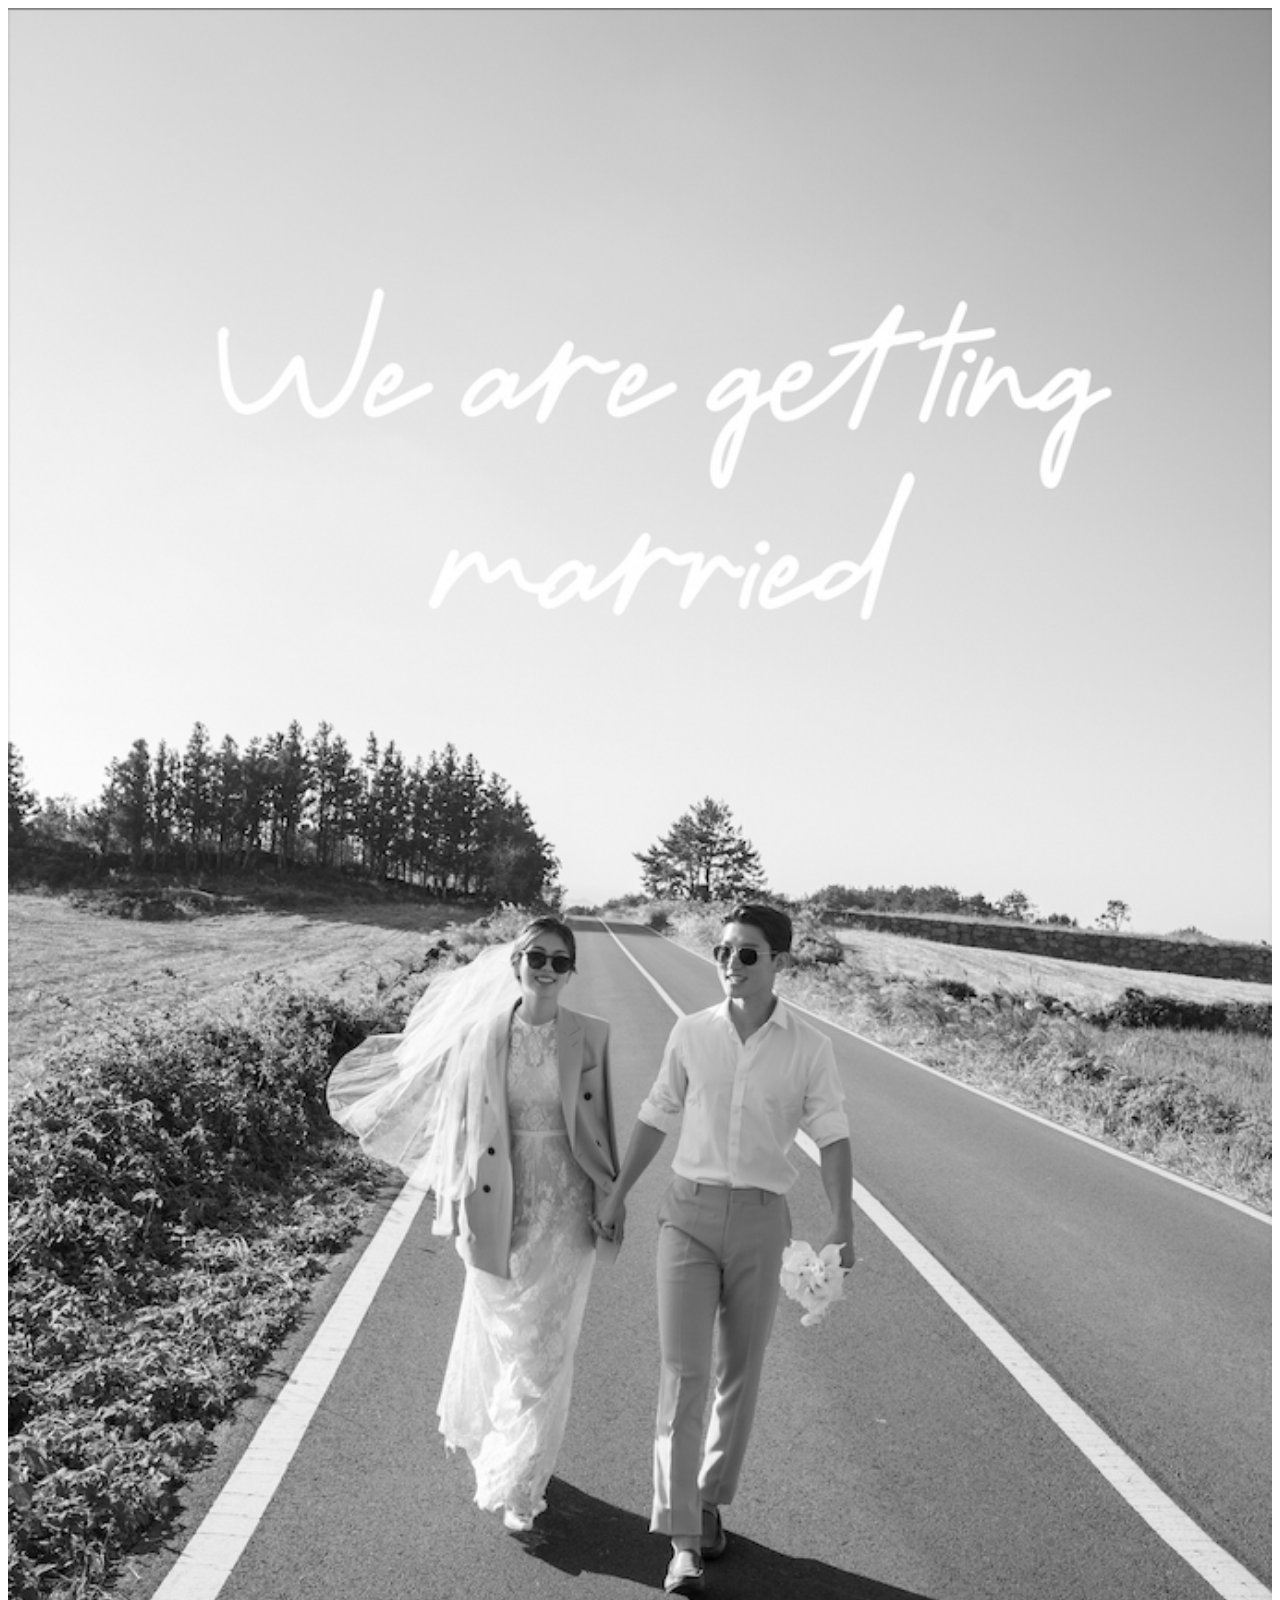
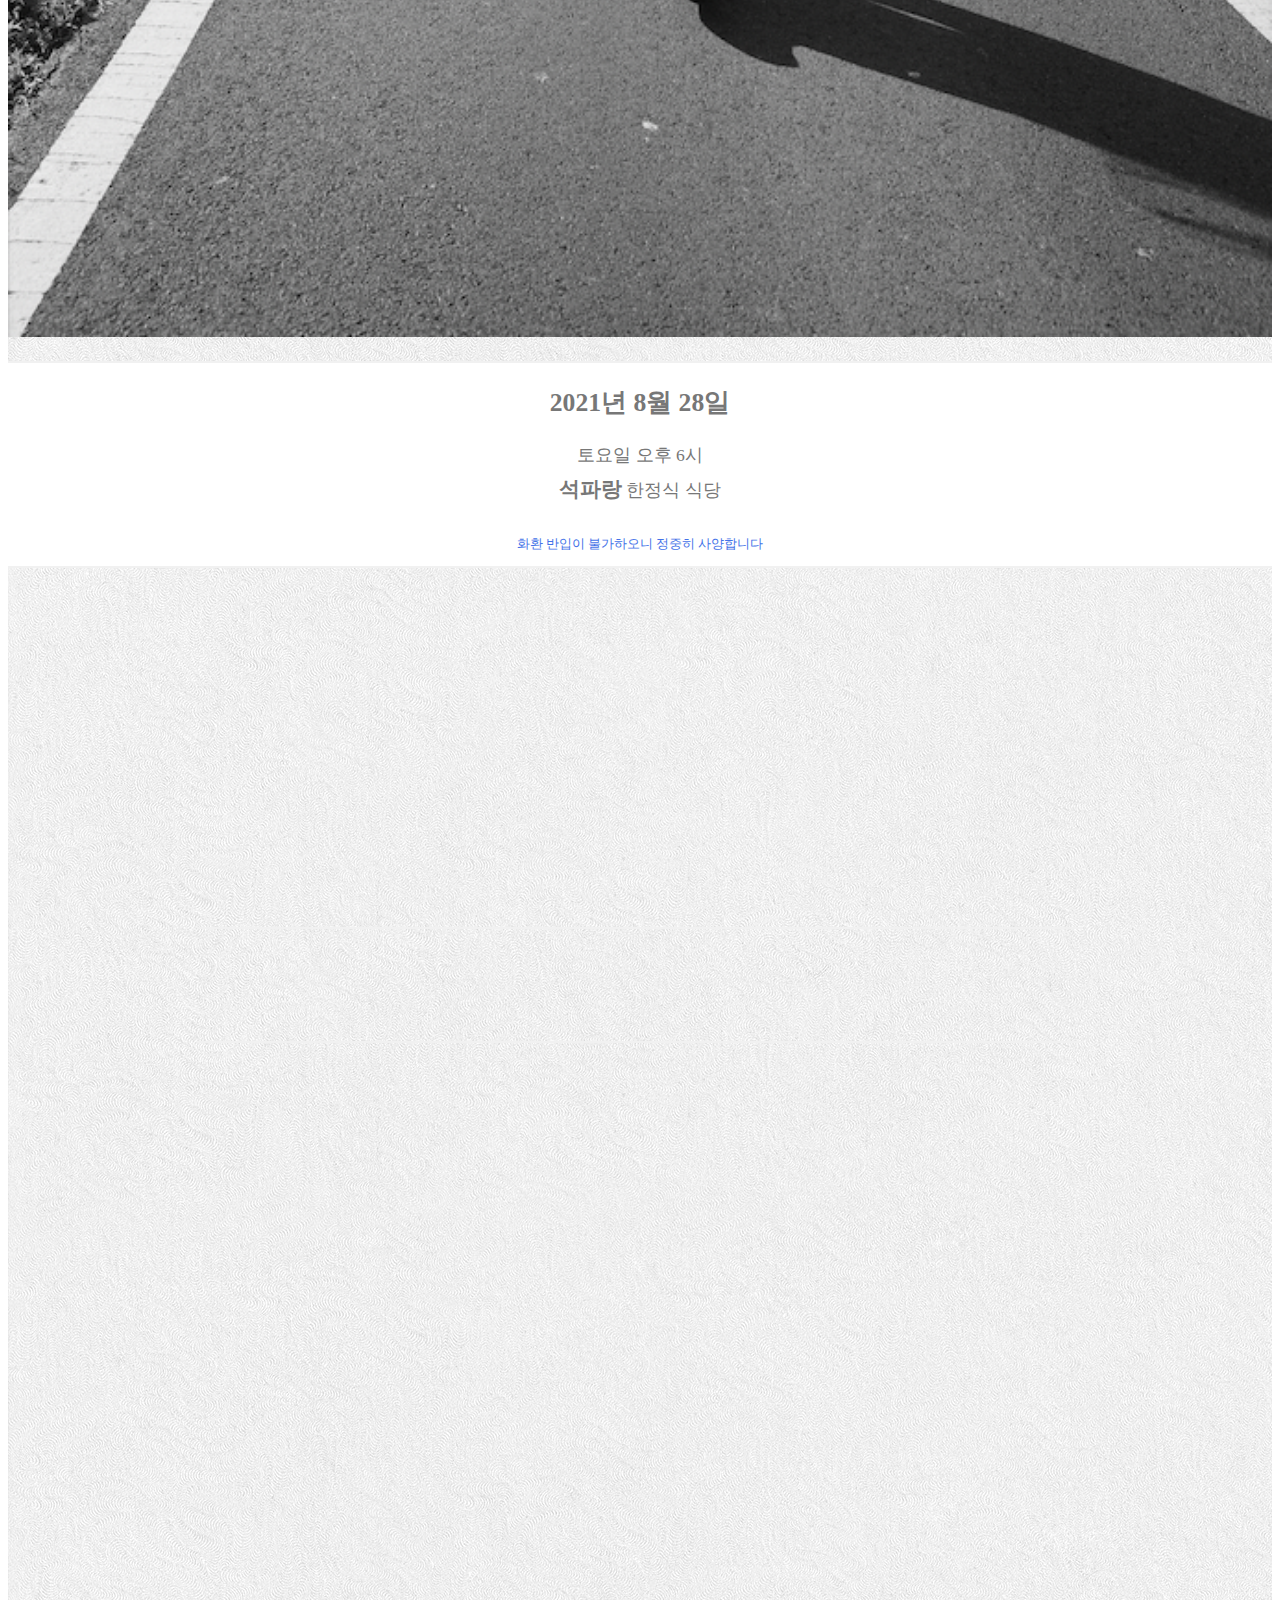
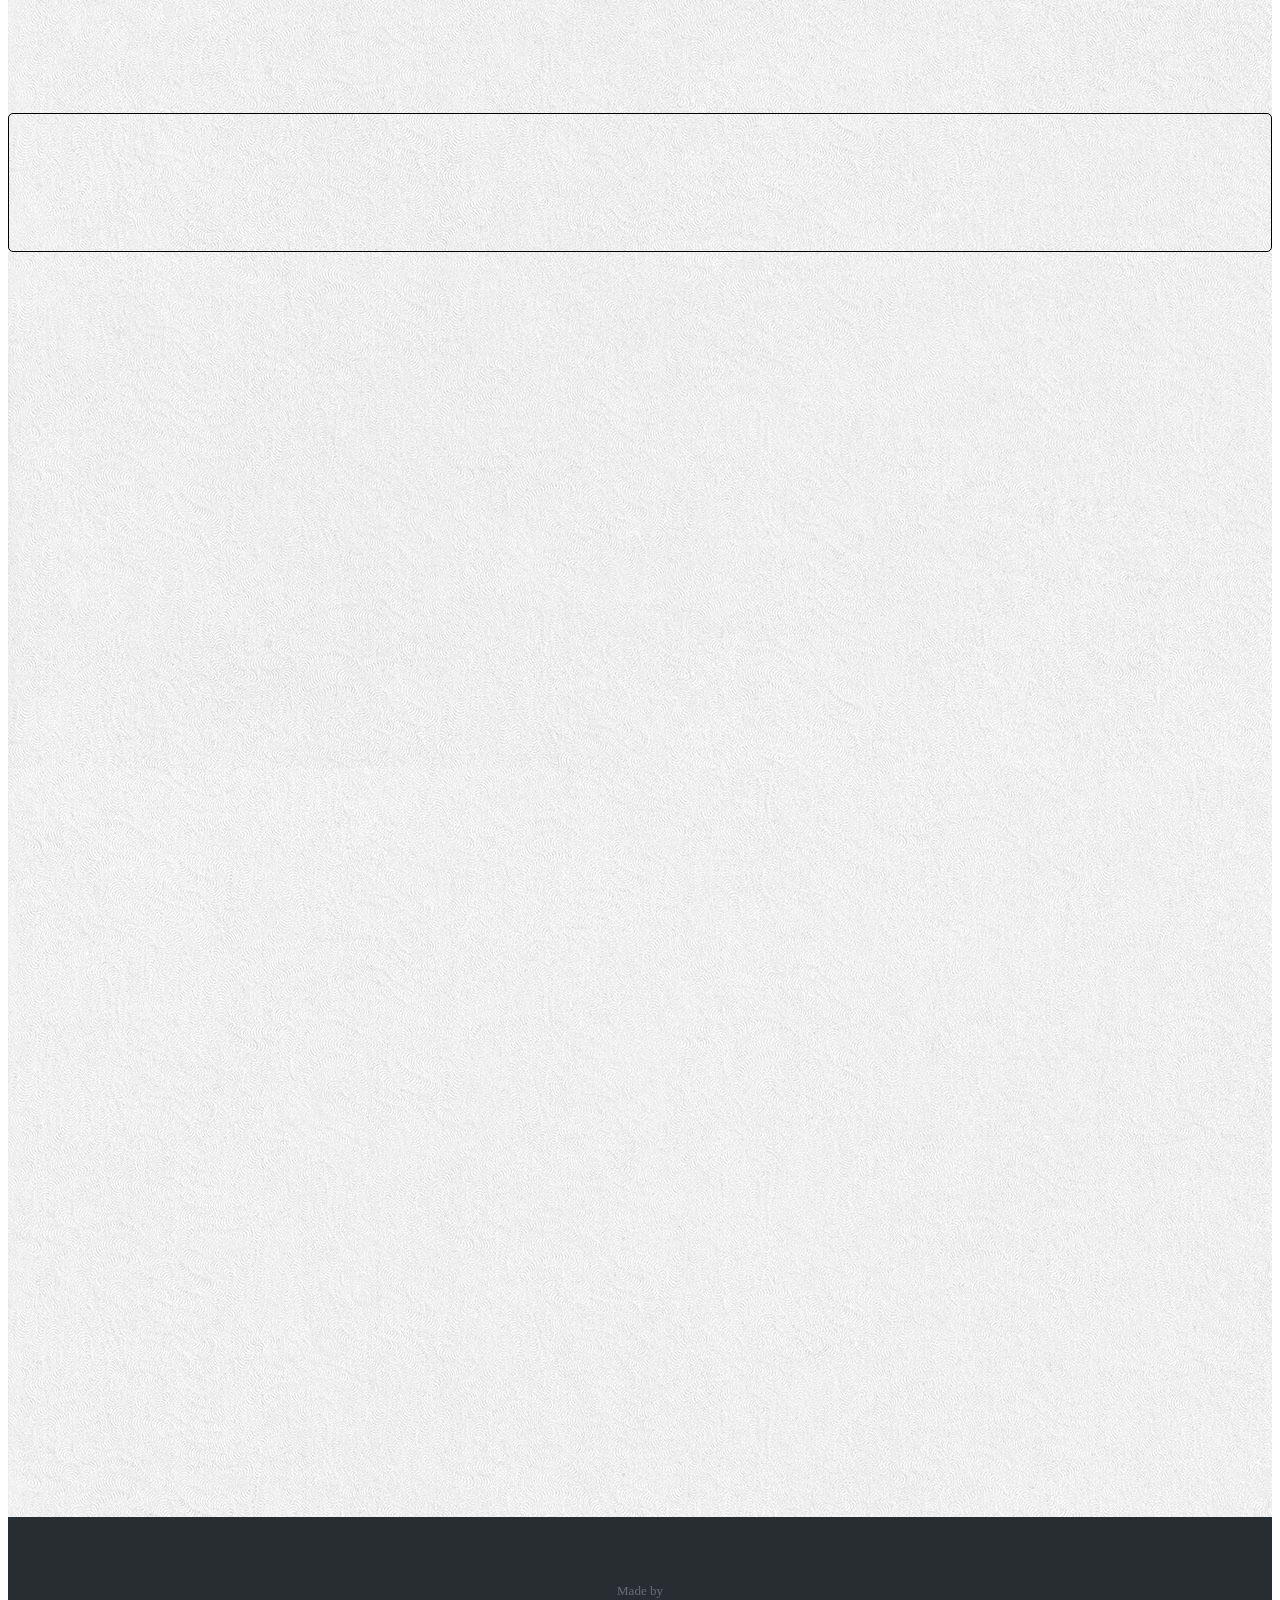
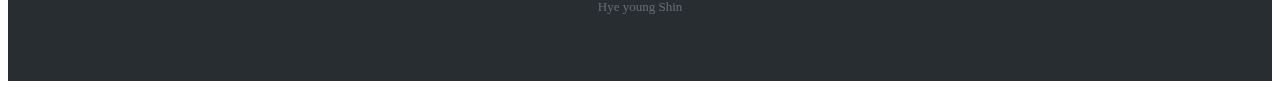
==== commit cc92b428: "zoom link:" ====
--- a/invitation/index.html
+++ b/invitation/index.html
@@ -391,7 +391,7 @@
 					
 
 						<div class="참석여부">
-						<p style="text-align: center; white-space: pre-wrap;"> For those who cannot make it to the wedding, we would appreciate it if you could celebrate with us virtually! </p>
+						<p style="text-align: center; white-space: pre-wrap;"> For those who cannot make it to the wedding, we would appreciate it if you could celebrate with us virtually! <br> We will send you a zoom invite</p>
 						</div>
 
 
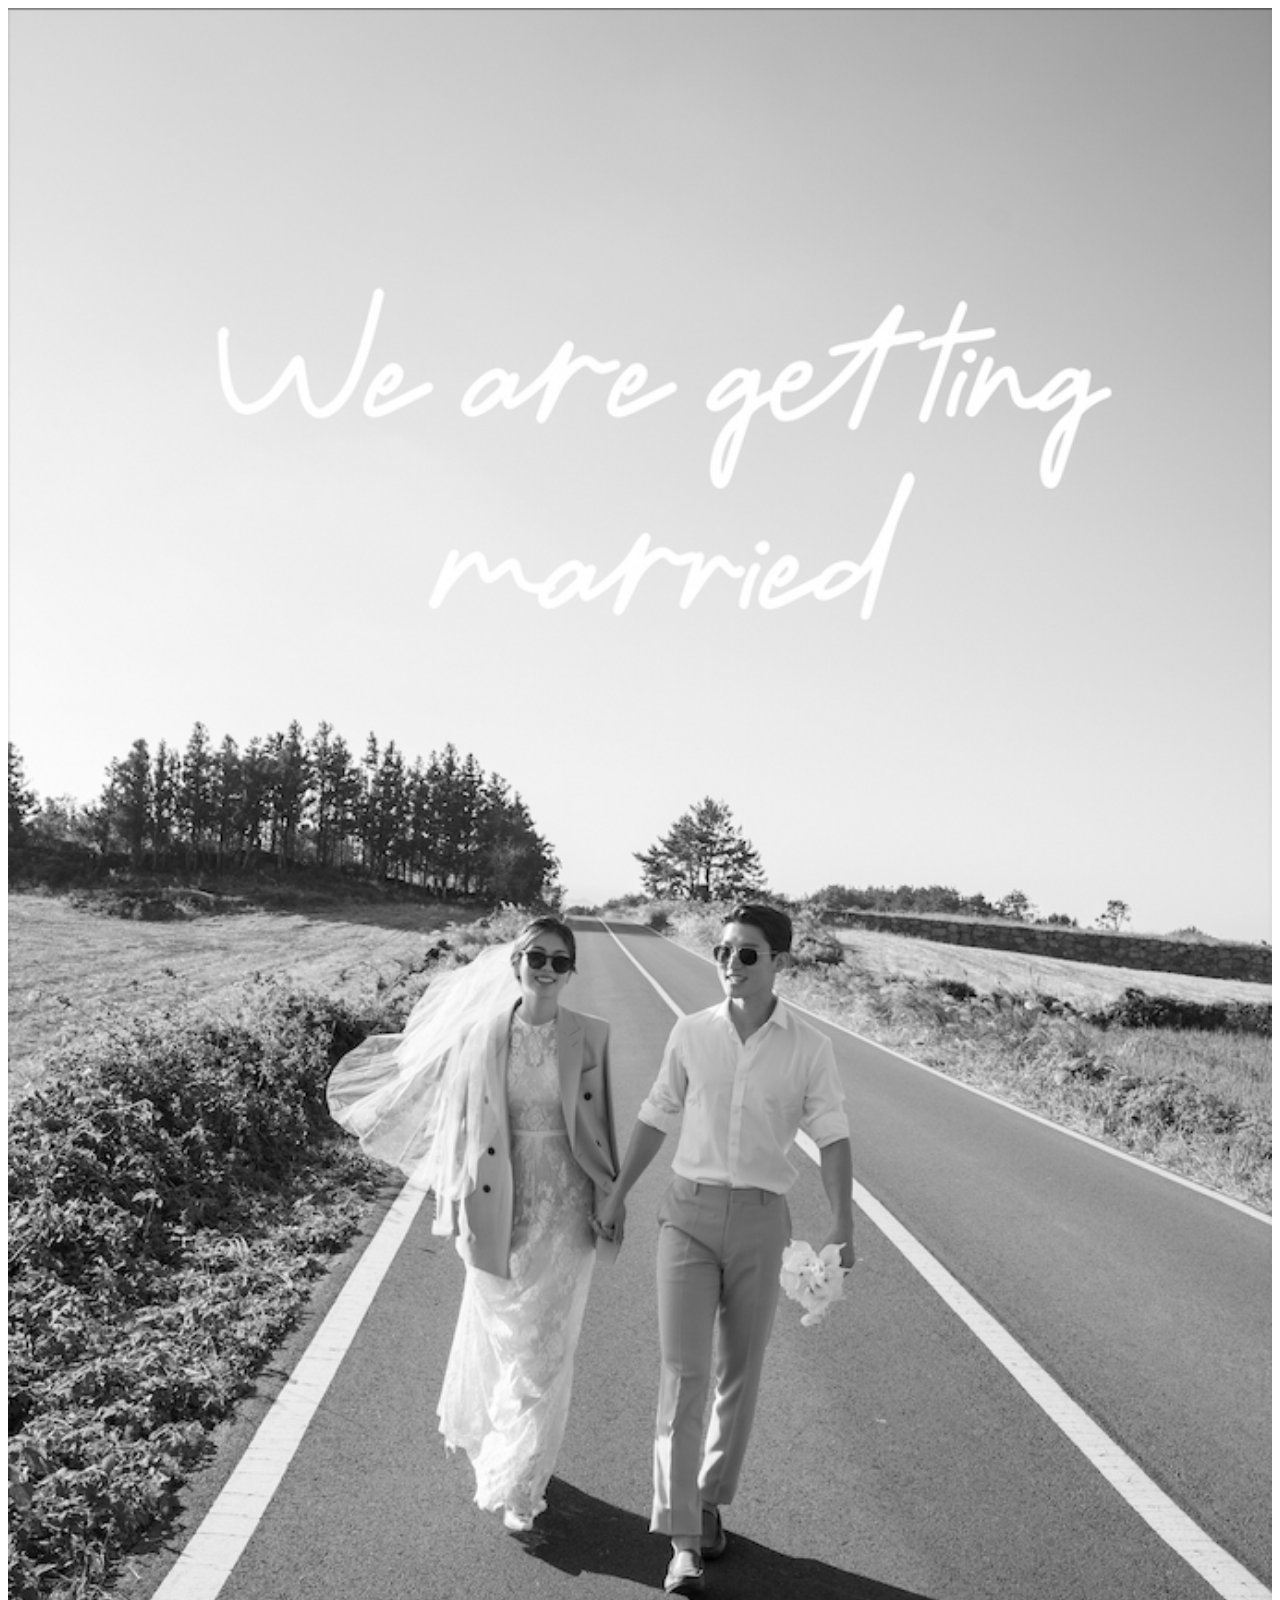
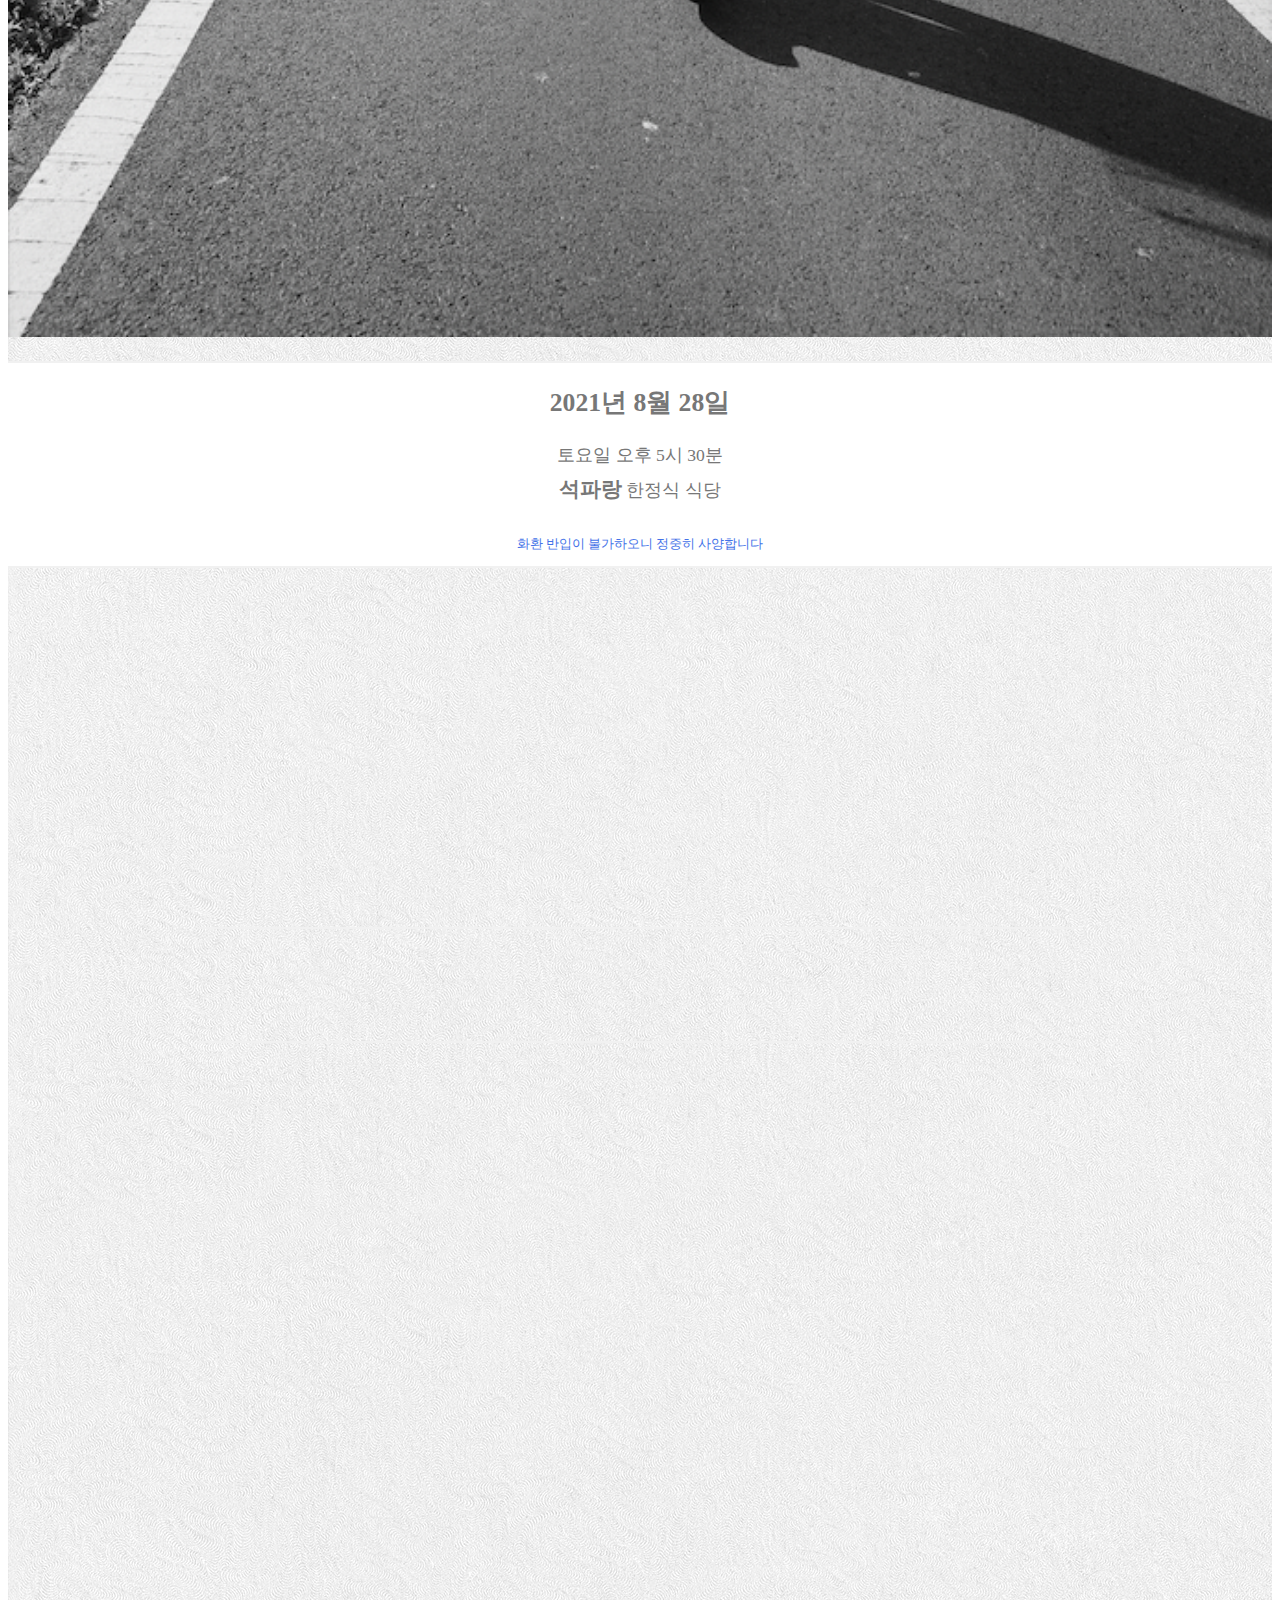
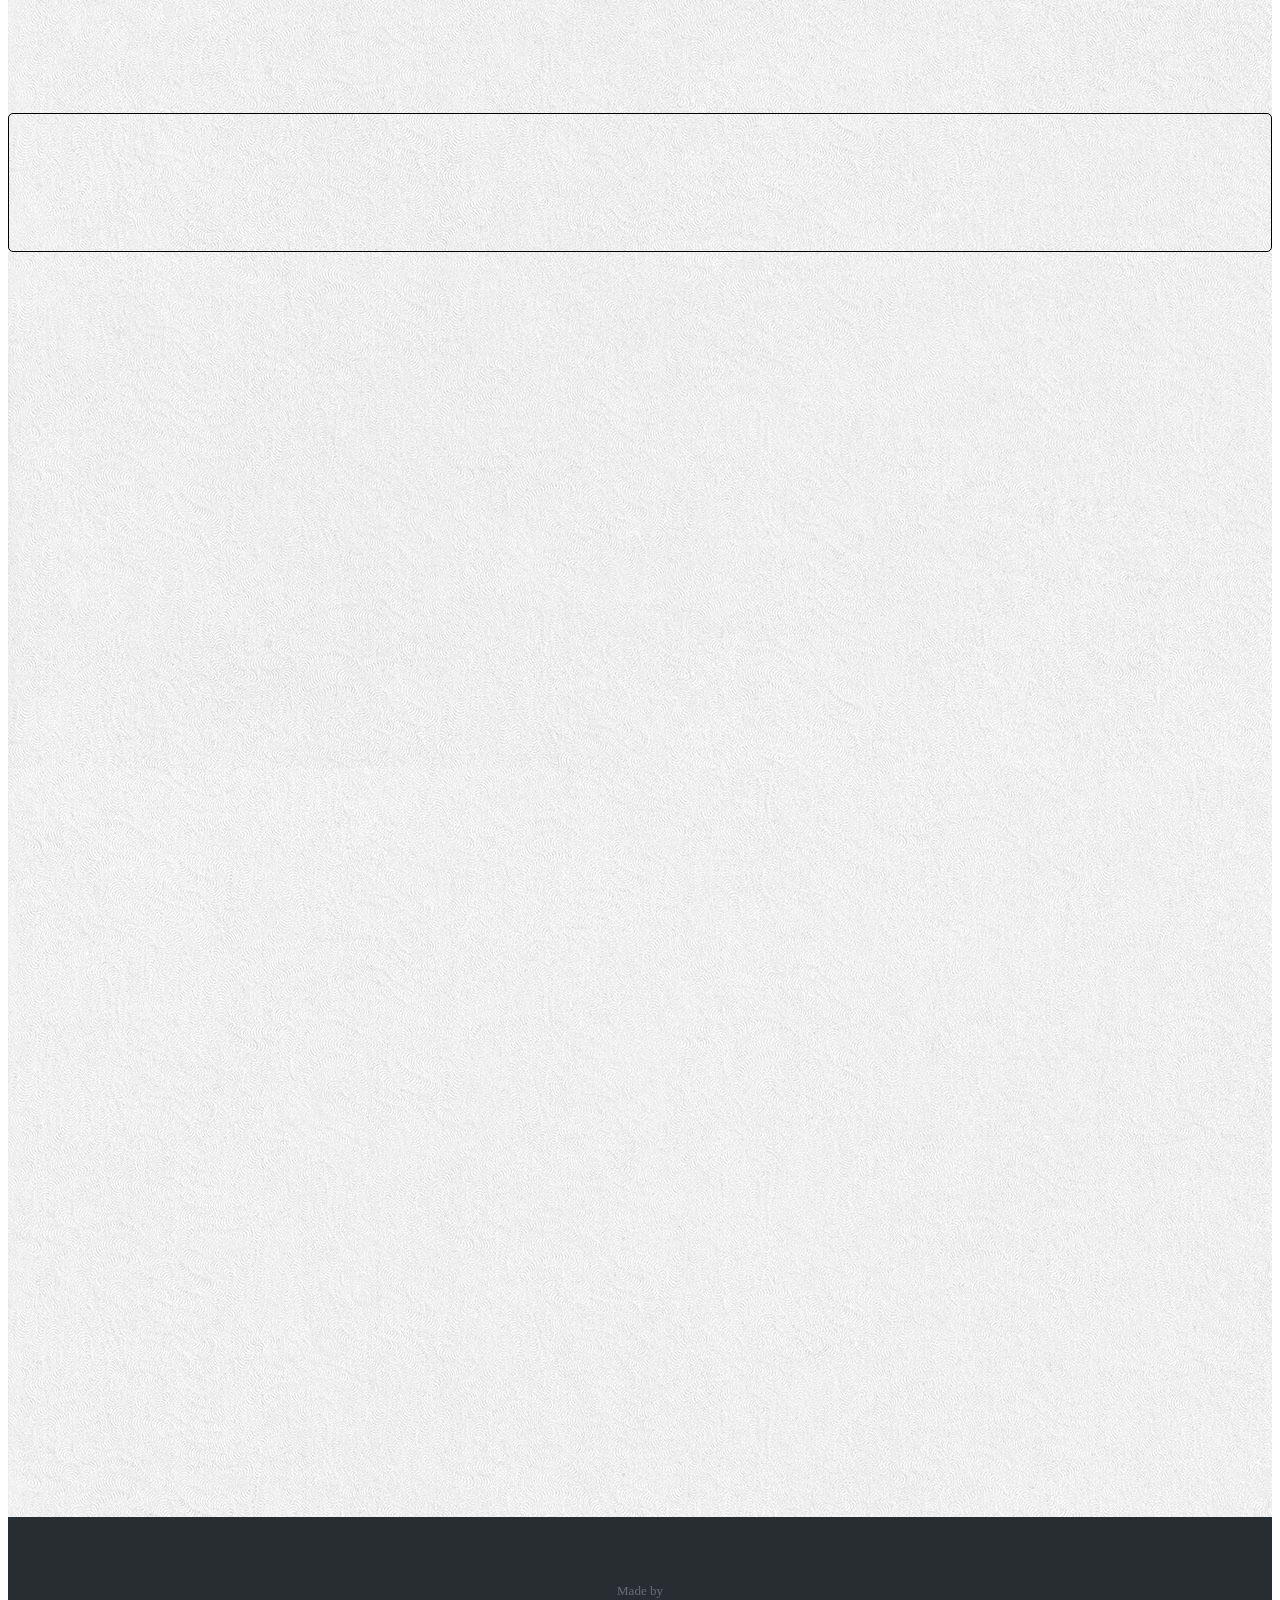
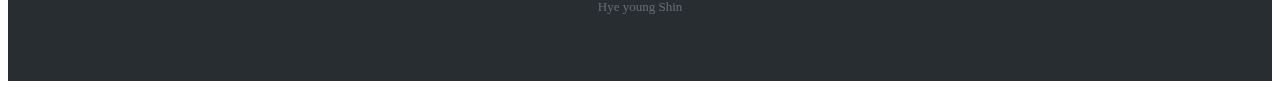
==== commit 019d0852: "Update index.html" ====
--- a/invitation/index.html
+++ b/invitation/index.html
@@ -76,7 +76,7 @@
 			<hr class="full">
 			<div class ="content">
 				<h2 >2021년 8월 28일 </h2>
-				<h3>토요일 오후 6시</h3>
+				<h3>토요일 오후 5시 30분</h3>
 				<h3><strong>석파랑</strong> 한정식 식당</h3>
 				
 				<!--
